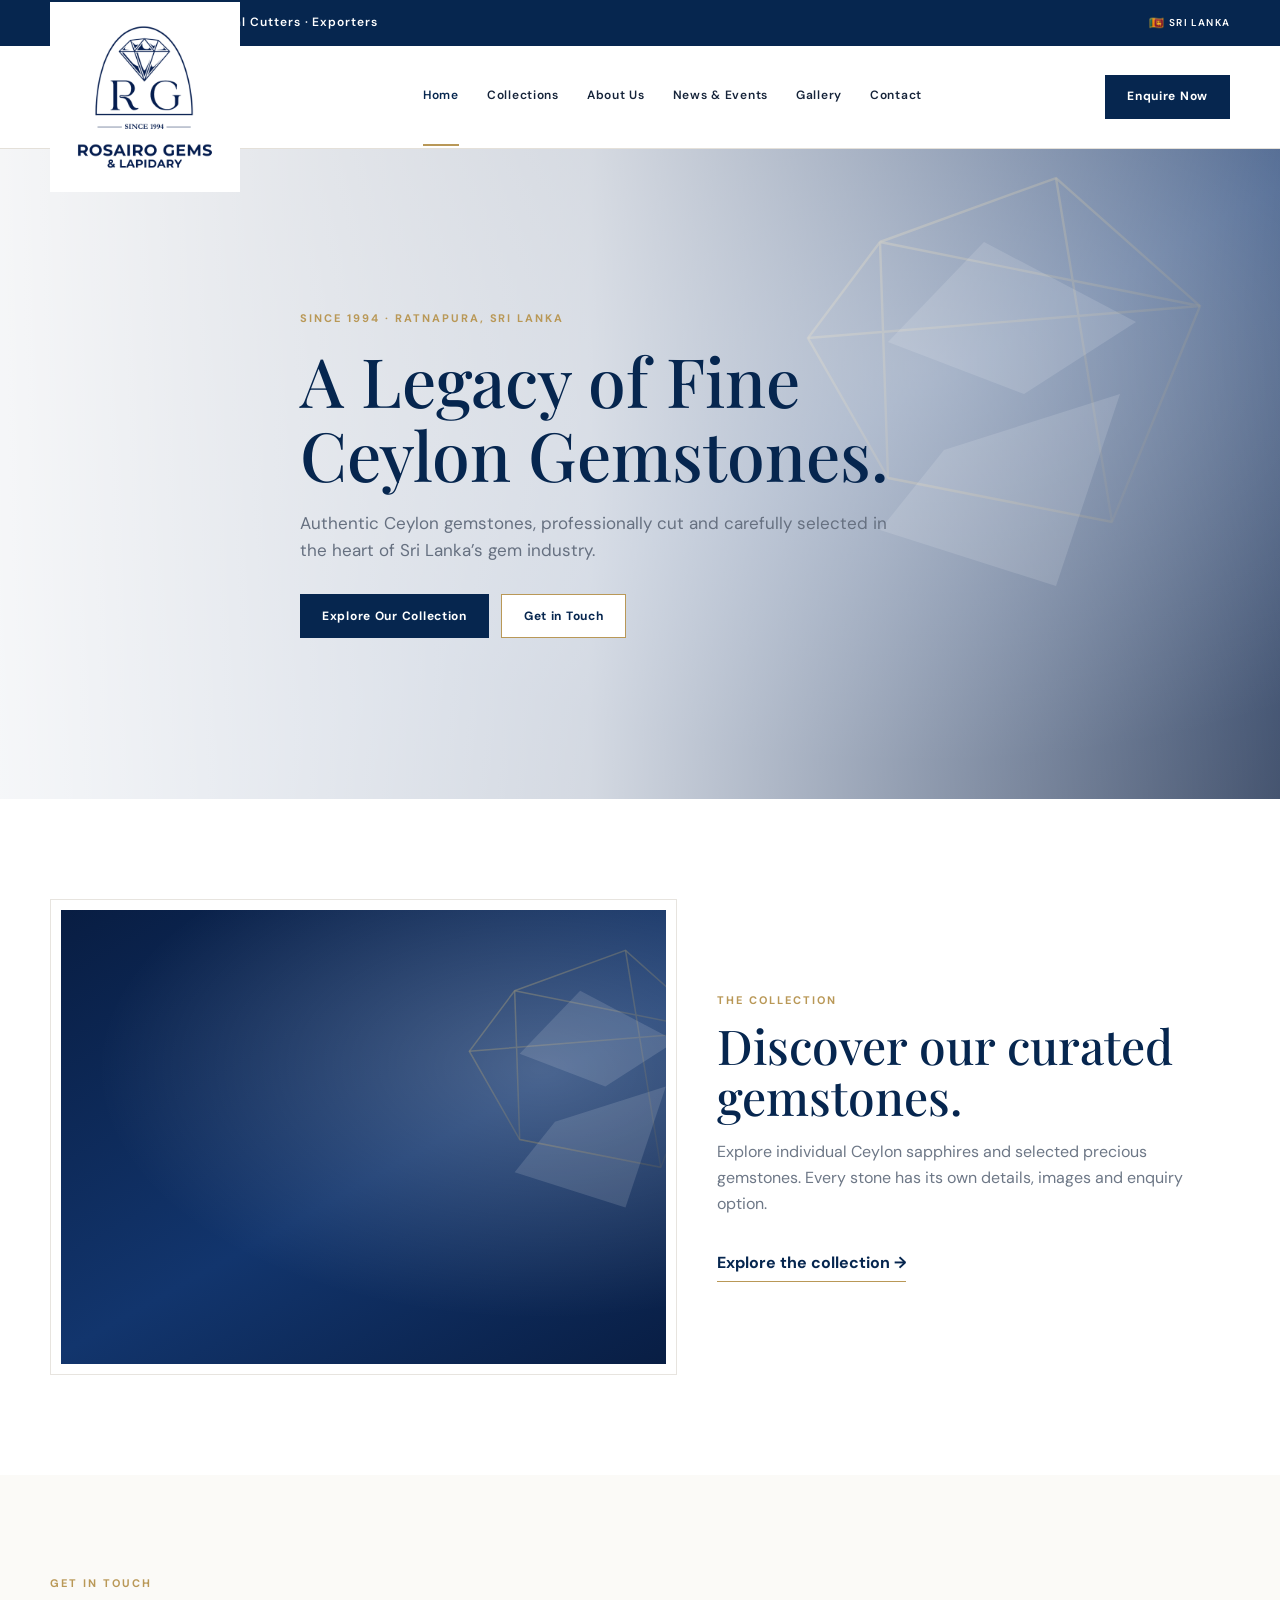
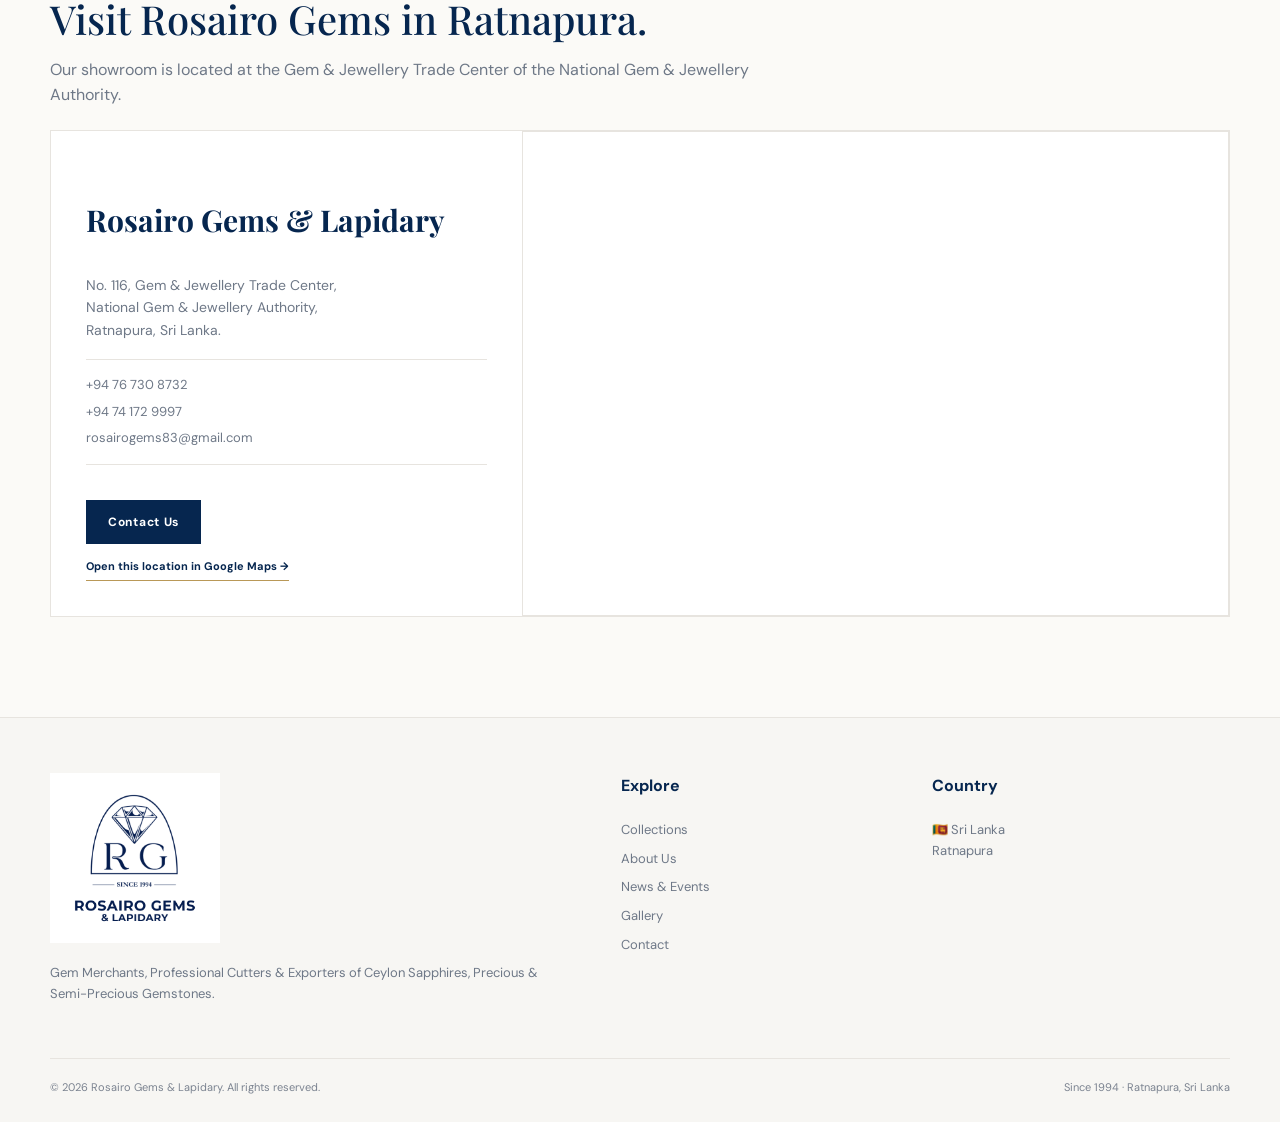
==== index.html @ b767949f "Add files via upload" ====
<!doctype html><html lang="en"><head><meta charset="utf-8"><meta name="viewport" content="width=device-width,initial-scale=1"><meta name="description" content="Rosairo Gems & Lapidary — Ceylon gemstones, professional cutting and export from Ratnapura, Sri Lanka."><title>Rosairo Gems & Lapidary | Since 1994</title><link rel="stylesheet" href="css/style.css"></head><body><div class="topbar"><div class="container topbar-inner"><span>Gem Merchants · Professional Cutters · Exporters</span><span class="country top-country"><span class="tiny-flag">🇱🇰</span><span>Sri Lanka</span></span></div></div><header class="header"><div class="container nav" id="nav"><a class="brand" href="index.html"><img src="assets/logo.png" alt="Rosairo Gems & Lapidary"></a><nav class="nav-links"><a class="active" href="index.html">Home</a><a href="pages/collections.html">Collections</a><a href="pages/about.html">About Us</a><a href="pages/news.html">News & Events</a><a href="pages/gallery.html">Gallery</a><a href="pages/contact.html">Contact</a></nav><a class="blue-btn" href="https://wa.me/94767308732" target="_blank">Enquire Now</a><button class="menu-toggle" id="menuToggle">☰</button></div></header><main><section class="hero"><div class="container hero-content"><div class="eyebrow">Since 1994 · Ratnapura, Sri Lanka</div><h1>A Legacy of Fine Ceylon Gemstones.</h1><p>Authentic Ceylon gemstones, professionally cut and carefully selected in the heart of Sri Lanka’s gem industry.</p><div class="hero-actions"><a class="blue-btn" href="pages/collections.html">Explore Our Collection</a><a class="outline-btn" href="pages/contact.html">Get in Touch</a></div></div></section><section class="section"><div class="container home-collection"><div class="collection-preview"><img src="assets/hero-gem.svg" alt="The Collection"></div><div class="collection-copy"><div class="section-kicker">The Collection</div><h2>Discover our curated gemstones.</h2><p>Explore individual Ceylon sapphires and selected precious gemstones. Every stone has its own details, images and enquiry option.</p><a class="collection-link" href="pages/collections.html">Explore the collection →</a></div></div></section><section class="section section-soft"><div class="container"><div class="section-heading map-title"><div class="section-kicker">Get in Touch</div><h2>Visit Rosairo Gems in Ratnapura.</h2><p>Our showroom is located at the Gem & Jewellery Trade Center of the National Gem & Jewellery Authority.</p></div><div class="map-wrap"><div class="map-info"><h3>Rosairo Gems & Lapidary</h3><p>No. 116, Gem & Jewellery Trade Center,<br>National Gem & Jewellery Authority,<br>Ratnapura, Sri Lanka.</p><div class="contact-mini"><a href="tel:+94767308732">+94 76 730 8732</a><a href="tel:+94741729997">+94 74 172 9997</a><a href="mailto:rosairogems83@gmail.com">rosairogems83@gmail.com</a></div><div class="mobile-country">🇱🇰 Sri Lanka</div><a class="blue-btn" href="pages/contact.html">Contact Us</a><a class="map-link" href="https://maps.app.goo.gl/wHTZ5ocNwusnkKqY7" target="_blank" rel="noopener">Open this location in Google Maps →</a></div><div class="map-box"><iframe title="Rosairo Gems location" src="https://www.google.com/maps?q=No.%20116%2C%20Gem%20%26%20Jewellery%20Trade%20Center%2C%20Ratnapura%2C%20Sri%20Lanka&output=embed" loading="lazy"></iframe></div></div></div></section></main><footer class="footer"><div class="container footer-grid"><div><img class="footer-logo" src="assets/logo.png" alt="Rosairo Gems & Lapidary"><p>Gem Merchants, Professional Cutters & Exporters of Ceylon Sapphires, Precious & Semi-Precious Gemstones.</p></div><div><h4>Explore</h4><div class="footer-links"><a href="pages/collections.html">Collections</a><a href="pages/about.html">About Us</a><a href="pages/news.html">News & Events</a><a href="pages/gallery.html">Gallery</a><a href="pages/contact.html">Contact</a></div></div><div><h4>Country</h4><p>🇱🇰 Sri Lanka<br>Ratnapura</p></div></div><div class="container copyright"><span>© <span id="year"></span> Rosairo Gems & Lapidary. All rights reserved.</span><span>Since 1994 · Ratnapura, Sri Lanka</span></div></footer><script src="js/app.js"></script></body></html>
---- css/style.css ----
@import url('https://fonts.googleapis.com/css2?family=DM+Sans:wght@400;500;600;700&family=Playfair+Display:wght@500;600&display=swap');
:root{--blue:#06264f;--blue2:#0c3b73;--gold:#b99857;--gold2:#d9c18b;--ink:#16243a;--muted:#6e7887;--line:#e7e4df;--cream:#fbfaf7;--white:#fff;--shadow:0 20px 60px rgba(6,38,79,.10)}
*{box-sizing:border-box}html{scroll-behavior:smooth}body{margin:0;color:var(--ink);background:var(--white);font-family:'DM Sans',sans-serif;line-height:1.6}a{text-decoration:none;color:inherit}button,input{font:inherit}.container{width:min(1180px,calc(100% - 48px));margin:auto}.topbar{background:var(--blue);color:#fff;font-size:12px;border-bottom:3px solid rgba(255,255,255,.92)}.topbar-inner{height:42px;display:flex;align-items:center;justify-content:space-between}.country{display:flex;align-items:center;gap:8px}.flag{font-size:14px}.header{position:sticky;top:0;z-index:50;background:rgba(255,255,255,.96);border-bottom:1px solid var(--line);backdrop-filter:blur(14px)}.nav{height:78px;display:flex;align-items:center;gap:28px;position:relative}.brand img{width:178px;height:auto;display:block}.nav-links{display:flex;align-items:center;justify-content:center;gap:28px;flex:1;font-size:12px;font-weight:600;letter-spacing:.06em}.nav-links a{padding:28px 0;border-bottom:2px solid transparent}.nav-links a:hover,.nav-links a.active{color:var(--blue);border-color:var(--gold)}.blue-btn,.gold-btn,.outline-btn{display:inline-flex;align-items:center;justify-content:center;min-height:44px;padding:0 22px;border-radius:0;font-weight:700;font-size:12px;letter-spacing:.06em}.blue-btn{background:var(--blue);color:#fff}.gold-btn{background:var(--blue);color:#fff;border:1px solid var(--blue)}.outline-btn{border:1px solid var(--gold);color:var(--blue);background:#fff}.outline-btn.full{width:100%}.menu-toggle{display:none;background:none;border:0;font-size:24px;color:var(--blue)}.hero{min-height:650px;display:flex;align-items:center;background:linear-gradient(90deg,rgba(255,255,255,.96) 0%,rgba(255,255,255,.82) 46%,rgba(255,255,255,.25) 100%),url('../assets/hero-gem.svg') center/cover no-repeat}.hero-content{max-width:680px;padding:90px 0}.eyebrow,.section-kicker{color:var(--gold);font-size:11px;font-weight:700;letter-spacing:.18em;text-transform:uppercase}.hero h1,h1,h2{font-family:'Playfair Display',serif;font-weight:500;color:var(--blue);line-height:1.08}.hero h1{font-size:68px;margin:16px 0 20px}.hero p{font-size:17px;color:#667080;max-width:610px}.hero-actions{display:flex;gap:12px;margin-top:30px}.section{padding:100px 0}.section-soft{background:var(--cream)}.section-heading{max-width:720px;margin-bottom:52px}.section-heading h2{font-size:46px;margin:12px 0 15px}.section-heading p{color:var(--muted)}.home-collection{display:grid;grid-template-columns:1.1fr .9fr;gap:40px;align-items:center}.collection-preview{border:1px solid var(--line);padding:10px;background:#fff}.collection-preview img{width:100%;display:block;aspect-ratio:4/3;object-fit:cover}.collection-copy h2{font-size:48px;margin:10px 0}.collection-copy p{color:var(--muted)}.collection-link{display:inline-flex;margin-top:18px;color:var(--blue);font-weight:700;border-bottom:1px solid var(--gold);padding-bottom:5px}.contact-grid{display:grid;grid-template-columns:.9fr 1.1fr;gap:50px}.contact-copy h2{font-size:46px;margin:10px 0}.contact-copy>p{color:var(--muted)}.contact-card{background:#fff;border:1px solid var(--line);padding:28px;box-shadow:var(--shadow)}.contact-row{display:flex;gap:16px;padding:18px 0;border-bottom:1px solid var(--line)}.contact-row:last-child{border-bottom:0}.contact-row strong,.contact-row span{display:block}.contact-row strong{font-size:11px;letter-spacing:.14em;text-transform:uppercase;color:var(--blue)}.contact-row span{margin-top:5px;color:var(--muted);font-size:14px}.map-box{height:100%;min-height:330px;background:#fff;border:1px solid var(--line);overflow:hidden}.map-box iframe{width:100%;height:100%;min-height:330px;border:0}.home-contact{display:grid;grid-template-columns:.9fr 1.1fr;gap:30px}.footer{background:#f7f6f3;border-top:1px solid var(--line);padding:55px 0 25px}.footer-grid{display:grid;grid-template-columns:1.4fr .7fr .8fr;gap:50px}.footer-logo{width:170px}.footer p{color:var(--muted);font-size:13px}.footer h4{margin-top:0;color:var(--blue)}.footer-links{display:grid;gap:8px;color:var(--muted);font-size:13px}.copyright{border-top:1px solid var(--line);margin-top:40px;padding-top:20px;display:flex;justify-content:space-between;color:#7b8390;font-size:11px}.category-layout{display:grid;grid-template-columns:220px 1fr;gap:45px}.side-panel{border-right:1px solid var(--line);padding-right:25px}.side-title{font-size:10px;font-weight:700;letter-spacing:.16em;text-transform:uppercase;color:var(--blue);margin-bottom:15px}.side-cat,.side-sub{display:block;width:100%;text-align:left;background:none;border:0;padding:7px 0;color:#657084;font-size:12px;cursor:pointer}.side-cat.active,.side-cat:hover,.side-sub:hover,.side-sub.active{color:var(--gold);font-weight:700}.refine{margin-top:30px}.category-head{display:flex;justify-content:space-between;gap:30px;align-items:end;margin-bottom:32px}.category-head h1{font-size:48px;margin:8px 0}.category-head p{color:var(--muted);max-width:650px}.search-box{height:45px;border:1px solid var(--line);padding:0 14px;width:260px;outline:none}.stone-grid{display:grid;grid-template-columns:repeat(3,minmax(0,1fr));gap:18px}.stone-card{background:#fff;border:1px solid var(--line);transition:.25s}.stone-card:hover{box-shadow:var(--shadow);transform:translateY(-2px)}.stone-image{display:block;position:relative;background:#f1f4f6;padding:9px}.stone-image img{width:100%;aspect-ratio:1/1;object-fit:cover;display:block}.stone-image span{position:absolute;right:15px;top:15px;background:#fff;padding:4px 7px;font-size:9px;color:var(--blue)}.stone-info{padding:15px}.stone-meta{font-size:9px;text-transform:uppercase;letter-spacing:.09em;color:#89919d}.stone-info h3{font-family:'Playfair Display',serif;color:var(--blue);font-size:17px;line-height:1.15;margin:8px 0}.stone-info p{font-size:11px;color:var(--muted);margin:0 0 10px}.more-link{display:flex;justify-content:space-between;color:var(--blue);font-size:11px;font-weight:700}.empty-state{grid-column:1/-1;border:1px dashed #d6d2ca;padding:45px;text-align:center;color:var(--muted)}.detail-page{padding:35px 0 100px}.crumb{font-size:10px;color:#77808d;letter-spacing:.08em;margin-bottom:22px}.crumb span{padding:0 7px;color:var(--gold)}.stone-detail{display:grid;grid-template-columns:1.05fr .8fr;gap:55px}.detail-main-image{background:#f1f4f6;border:1px solid var(--line);padding:12px}.detail-main-image img{width:100%;aspect-ratio:1/1;object-fit:cover;display:block}.thumb-row{display:grid;grid-template-columns:repeat(4,1fr);gap:10px;margin-top:10px}.thumb-row div{background:#f3f5f6;border:1px solid var(--line);padding:4px}.thumb-row img{width:100%;display:block;aspect-ratio:1;object-fit:cover}.detail-copy{padding-top:15px}.detail-copy h1{font-size:54px;margin:10px 0 20px}.detail-description{color:var(--muted);font-size:14px}.detail-copy h4{font-size:11px;letter-spacing:.16em;text-transform:uppercase;color:var(--blue);margin-top:35px}.spec-list{margin:0}.spec-list div{display:flex;justify-content:space-between;gap:20px;border-bottom:1px solid var(--line);padding:10px 0;font-size:11px}.spec-list dt{font-weight:700;color:var(--blue)}.spec-list dd{margin:0;color:#707989;text-align:right}.detail-actions{display:grid;gap:9px;margin-top:25px}.private-note{text-align:center;font-size:9px;letter-spacing:.1em;color:#9a9b9d;text-transform:uppercase}.map-section{padding-top:0}.map-title{margin-bottom:22px}.map-title h2{font-size:40px;margin:5px 0}.map-title p{color:var(--muted)}.map-wrap{display:grid;grid-template-columns:.8fr 1.2fr;min-height:360px;border:1px solid var(--line);background:#fff}.map-info{padding:35px}.map-info h3{font-family:'Playfair Display',serif;color:var(--blue);font-size:30px}.map-info p{color:var(--muted);font-size:14px}.map-info .blue-btn{margin-top:15px}.mobile-country{display:none}
@media(max-width:900px){.nav-links{gap:14px}.nav-cta{display:none}.hero h1{font-size:54px}.stone-grid{grid-template-columns:repeat(2,1fr)}.category-layout,.stone-detail,.home-contact,.contact-grid,.map-wrap,.home-collection{grid-template-columns:1fr}.side-panel{border-right:0;border-bottom:1px solid var(--line);padding:0 0 20px}.side-cat{display:inline-block;width:auto;margin-right:15px}.side-sub{display:inline-block;width:auto;margin-right:12px}.category-head{align-items:start;flex-direction:column}.footer-grid{grid-template-columns:1fr 1fr}}
@media(max-width:680px){.container{width:min(100% - 28px,1180px)}.topbar{display:none}.nav{height:70px}.brand img{width:145px}.nav-links{display:none;position:absolute;left:0;right:0;top:70px;background:#fff;border:1px solid var(--line);padding:12px;flex-direction:column;align-items:stretch;gap:0;box-shadow:var(--shadow)}.nav-links a{padding:12px;border:0}.nav.mobile-open .nav-links{display:flex}.menu-toggle{display:block;margin-left:auto}.hero{min-height:590px}.hero-content{padding:60px 0}.hero h1{font-size:43px}.hero p{font-size:15px}.hero-actions{flex-direction:column;align-items:stretch}.section{padding:70px 0}.section-heading h2,.collection-copy h2,.contact-copy h2{font-size:36px}.stone-grid{grid-template-columns:1fr}.category-head h1{font-size:40px}.search-box{width:100%}.detail-copy h1{font-size:40px}.footer-grid{grid-template-columns:1fr}.copyright{flex-direction:column;gap:8px}.map-info{padding:25px}.mobile-country{display:flex;align-items:center;gap:6px;color:#6f7784;font-size:11px}.top-country{display:none}}

.top-country{font-size:10px;letter-spacing:.12em;text-transform:uppercase;gap:4px}.tiny-flag{font-size:12px;line-height:1}.contact-mini{display:grid;gap:6px;margin:18px 0 20px;padding:15px 0;border-top:1px solid var(--line);border-bottom:1px solid var(--line)}.contact-mini a{color:var(--muted);font-size:13px}.contact-mini a:hover{color:var(--blue)}
@media(max-width:760px){.topbar-inner{height:38px}.topbar-inner>span:first-child{font-size:10px}.top-country{font-size:9px}.tiny-flag{font-size:11px}}

/* Step 2 refinements: stronger white navigation band and location link */
.topbar{border-bottom:0;min-height:46px}.topbar-inner{height:46px;font-weight:600;letter-spacing:.035em}.topbar-inner>span:first-child{letter-spacing:.08em}.header{background:rgba(255,255,255,.985);border-bottom:1px solid #e4e0d9}.nav{height:102px;gap:30px}.brand{display:flex;align-items:center;flex-shrink:0}.brand img{width:190px}.nav-links a{padding:38px 0}.map-link{display:inline-flex;margin-top:14px;color:var(--blue);font-size:11px;font-weight:700;border-bottom:1px solid var(--gold);padding-bottom:4px}.map-info .map-link{display:flex;width:max-content}.top-country{display:flex!important}.mobile-country{display:none!important}
@media(max-width:900px){.nav{height:94px}.brand img{width:178px}.nav-links a{padding:18px 0}.nav-links{gap:18px}.topbar-inner{height:44px}.topbar{min-height:44px}}
@media(max-width:680px){.topbar{display:block}.topbar-inner{height:38px;min-height:38px}.topbar-inner>span:first-child{font-size:9px;letter-spacing:.05em}.top-country{display:flex!important;font-size:8px}.tiny-flag{font-size:10px}.nav{height:78px}.brand img{width:155px}.nav-links{top:78px}.nav-links a{padding:12px}.map-link{font-size:10px}}
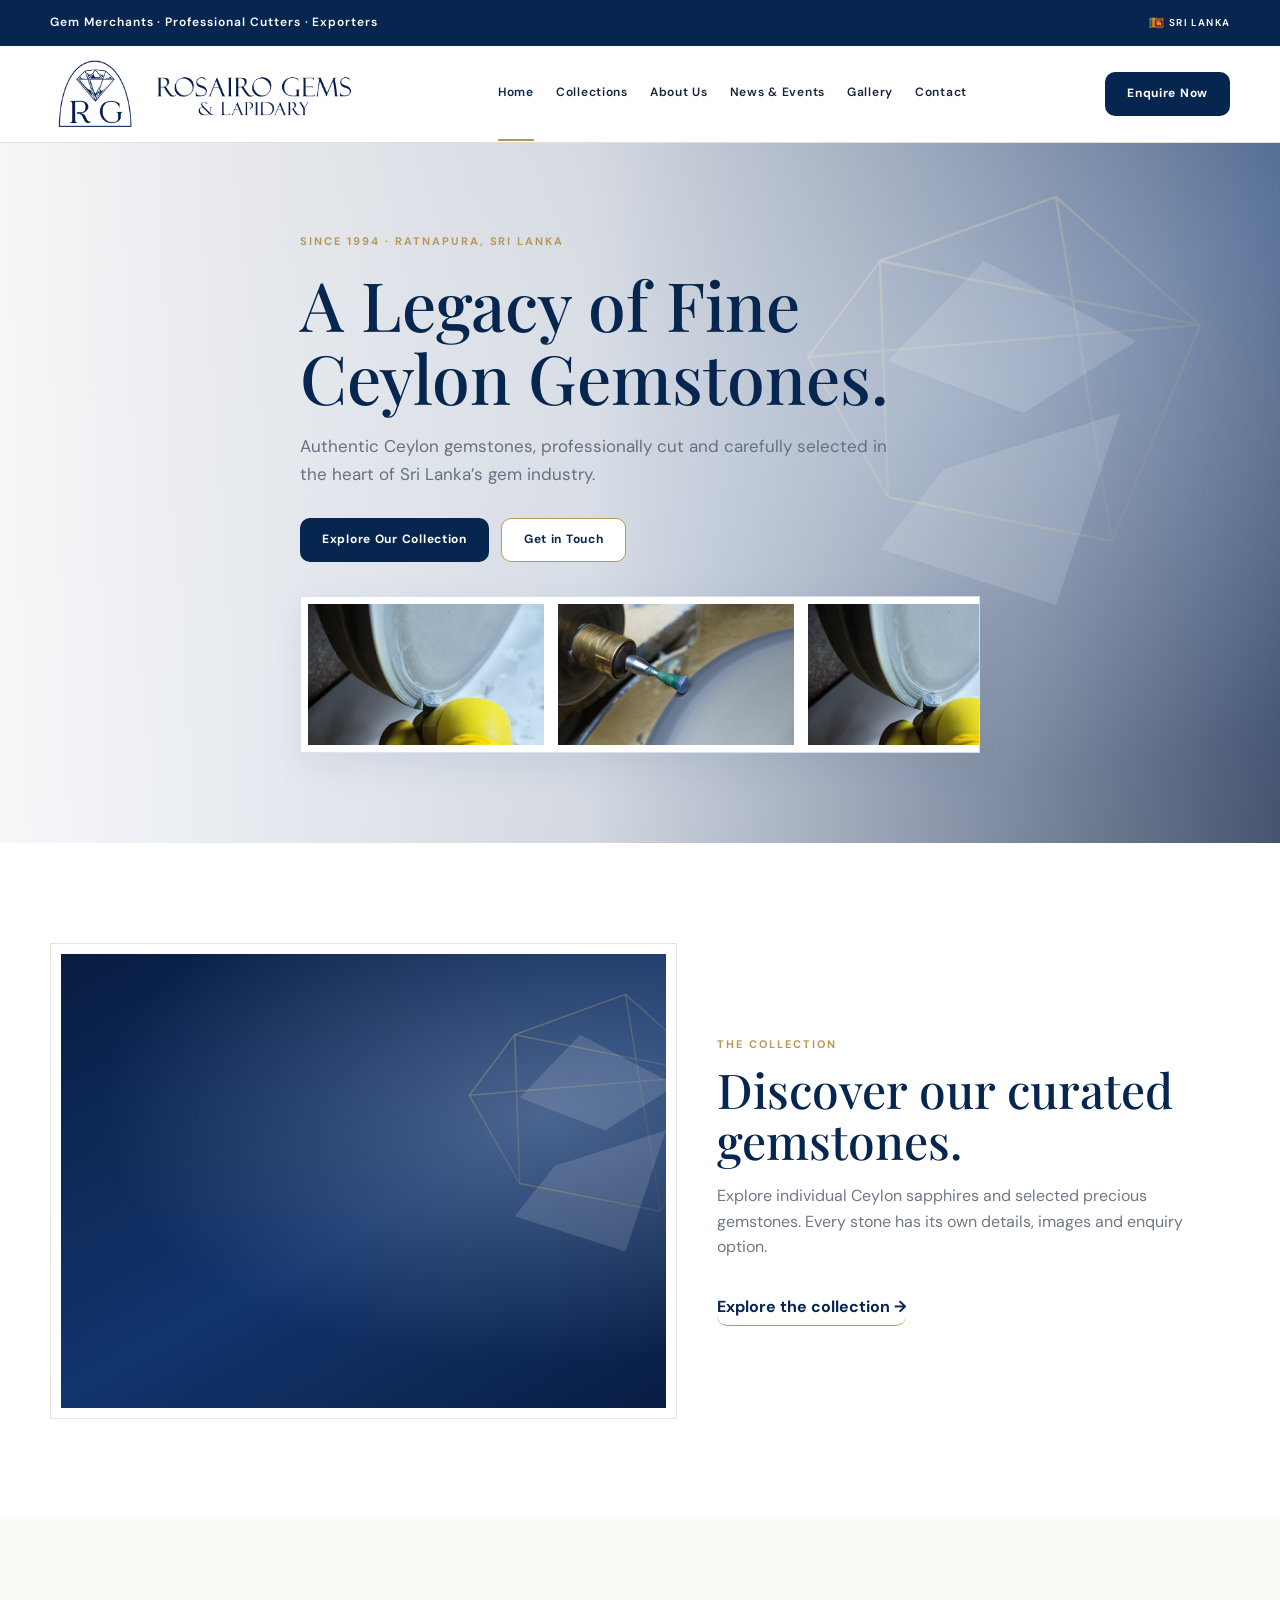
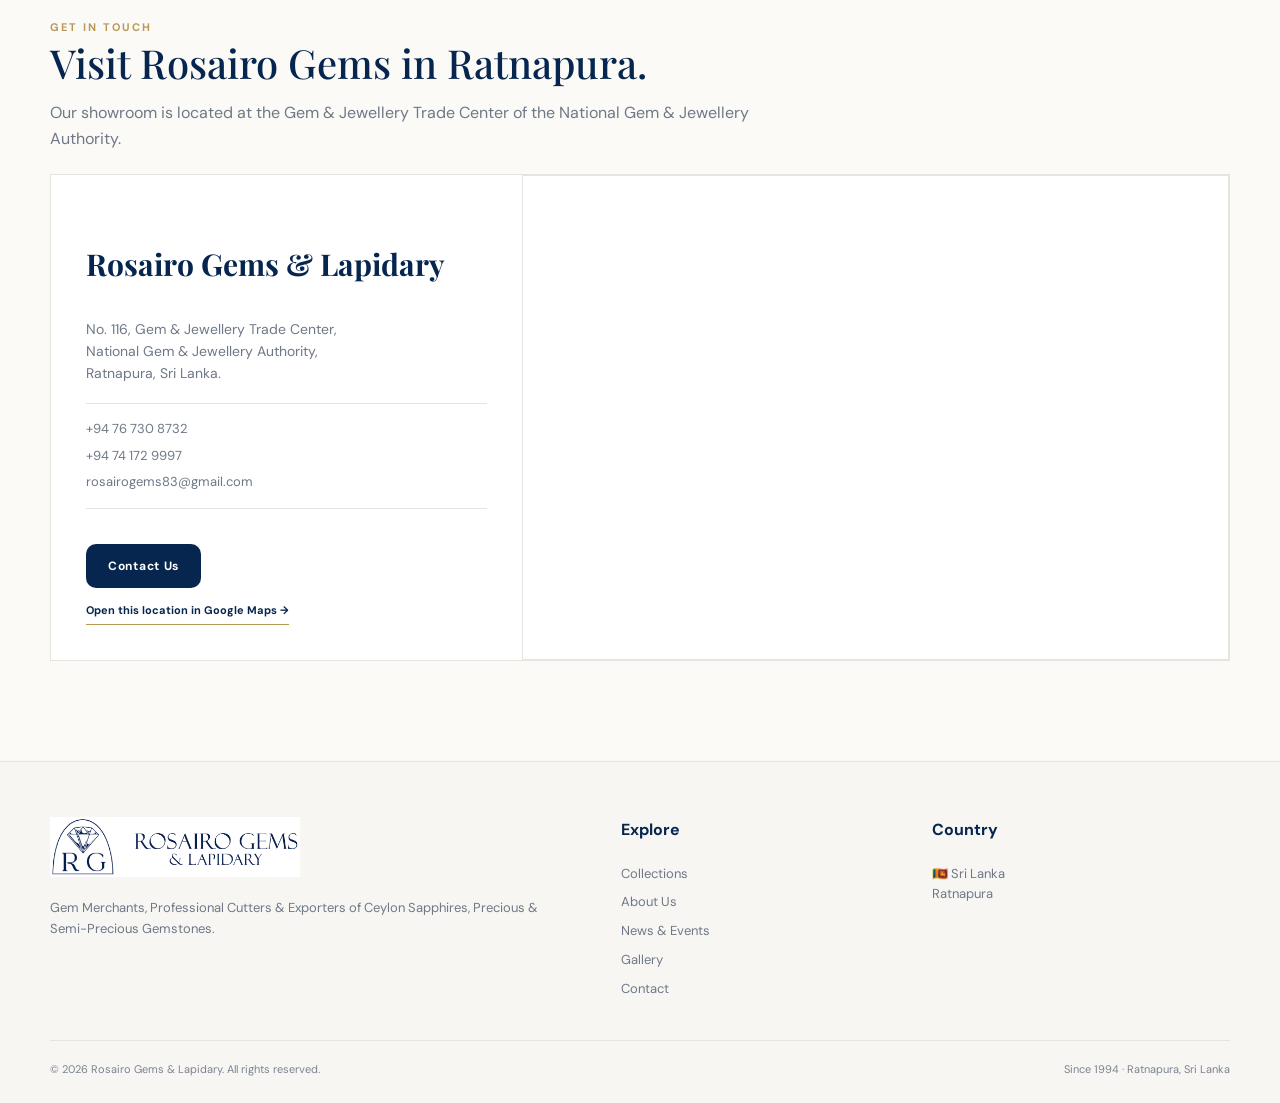
==== commit 21aa82e2: "Add files via upload" ====
--- a/index.html
+++ b/index.html
@@ -1 +1 @@
-<!doctype html><html lang="en"><head><meta charset="utf-8"><meta name="viewport" content="width=device-width,initial-scale=1"><meta name="description" content="Rosairo Gems & Lapidary — Ceylon gemstones, professional cutting and export from Ratnapura, Sri Lanka."><title>Rosairo Gems & Lapidary | Since 1994</title><link rel="stylesheet" href="css/style.css"></head><body><div class="topbar"><div class="container topbar-inner"><span>Gem Merchants · Professional Cutters · Exporters</span><span class="country top-country"><span class="tiny-flag">🇱🇰</span><span>Sri Lanka</span></span></div></div><header class="header"><div class="container nav" id="nav"><a class="brand" href="index.html"><img src="assets/logo.png" alt="Rosairo Gems & Lapidary"></a><nav class="nav-links"><a class="active" href="index.html">Home</a><a href="pages/collections.html">Collections</a><a href="pages/about.html">About Us</a><a href="pages/news.html">News & Events</a><a href="pages/gallery.html">Gallery</a><a href="pages/contact.html">Contact</a></nav><a class="blue-btn" href="https://wa.me/94767308732" target="_blank">Enquire Now</a><button class="menu-toggle" id="menuToggle">☰</button></div></header><main><section class="hero"><div class="container hero-content"><div class="eyebrow">Since 1994 · Ratnapura, Sri Lanka</div><h1>A Legacy of Fine Ceylon Gemstones.</h1><p>Authentic Ceylon gemstones, professionally cut and carefully selected in the heart of Sri Lanka’s gem industry.</p><div class="hero-actions"><a class="blue-btn" href="pages/collections.html">Explore Our Collection</a><a class="outline-btn" href="pages/contact.html">Get in Touch</a></div></div></section><section class="section"><div class="container home-collection"><div class="collection-preview"><img src="assets/hero-gem.svg" alt="The Collection"></div><div class="collection-copy"><div class="section-kicker">The Collection</div><h2>Discover our curated gemstones.</h2><p>Explore individual Ceylon sapphires and selected precious gemstones. Every stone has its own details, images and enquiry option.</p><a class="collection-link" href="pages/collections.html">Explore the collection →</a></div></div></section><section class="section section-soft"><div class="container"><div class="section-heading map-title"><div class="section-kicker">Get in Touch</div><h2>Visit Rosairo Gems in Ratnapura.</h2><p>Our showroom is located at the Gem & Jewellery Trade Center of the National Gem & Jewellery Authority.</p></div><div class="map-wrap"><div class="map-info"><h3>Rosairo Gems & Lapidary</h3><p>No. 116, Gem & Jewellery Trade Center,<br>National Gem & Jewellery Authority,<br>Ratnapura, Sri Lanka.</p><div class="contact-mini"><a href="tel:+94767308732">+94 76 730 8732</a><a href="tel:+94741729997">+94 74 172 9997</a><a href="mailto:rosairogems83@gmail.com">rosairogems83@gmail.com</a></div><div class="mobile-country">🇱🇰 Sri Lanka</div><a class="blue-btn" href="pages/contact.html">Contact Us</a><a class="map-link" href="https://maps.app.goo.gl/wHTZ5ocNwusnkKqY7" target="_blank" rel="noopener">Open this location in Google Maps →</a></div><div class="map-box"><iframe title="Rosairo Gems location" src="https://www.google.com/maps?q=No.%20116%2C%20Gem%20%26%20Jewellery%20Trade%20Center%2C%20Ratnapura%2C%20Sri%20Lanka&output=embed" loading="lazy"></iframe></div></div></div></section></main><footer class="footer"><div class="container footer-grid"><div><img class="footer-logo" src="assets/logo.png" alt="Rosairo Gems & Lapidary"><p>Gem Merchants, Professional Cutters & Exporters of Ceylon Sapphires, Precious & Semi-Precious Gemstones.</p></div><div><h4>Explore</h4><div class="footer-links"><a href="pages/collections.html">Collections</a><a href="pages/about.html">About Us</a><a href="pages/news.html">News & Events</a><a href="pages/gallery.html">Gallery</a><a href="pages/contact.html">Contact</a></div></div><div><h4>Country</h4><p>🇱🇰 Sri Lanka<br>Ratnapura</p></div></div><div class="container copyright"><span>© <span id="year"></span> Rosairo Gems & Lapidary. All rights reserved.</span><span>Since 1994 · Ratnapura, Sri Lanka</span></div></footer><script src="js/app.js"></script></body></html>
+<!doctype html><html lang="en"><head><meta charset="utf-8"><meta name="viewport" content="width=device-width,initial-scale=1"><meta name="description" content="Rosairo Gems & Lapidary — Ceylon gemstones, professional cutting and export from Ratnapura, Sri Lanka."><title>Rosairo Gems & Lapidary | Since 1994</title><link rel="stylesheet" href="css/style.css"></head><body><div class="topbar"><div class="container topbar-inner"><span>Gem Merchants · Professional Cutters · Exporters</span><span class="country top-country"><span class="tiny-flag">🇱🇰</span><span>Sri Lanka</span></span></div></div><header class="header"><div class="container nav" id="nav"><a class="brand" href="index.html"><img src="assets/logo.png" alt="Rosairo Gems & Lapidary"></a><nav class="nav-links"><a class="active" href="index.html">Home</a><a href="pages/collections.html">Collections</a><a href="pages/about.html">About Us</a><a href="pages/news.html">News & Events</a><a href="pages/gallery.html">Gallery</a><a href="pages/contact.html">Contact</a></nav><a class="blue-btn" href="https://wa.me/94767308732" target="_blank">Enquire Now</a><button class="menu-toggle" id="menuToggle">☰</button></div></header><main><section class="hero"><div class="container hero-content"><div class="eyebrow">Since 1994 · Ratnapura, Sri Lanka</div><h1>A Legacy of Fine Ceylon Gemstones.</h1><p>Authentic Ceylon gemstones, professionally cut and carefully selected in the heart of Sri Lanka’s gem industry.</p><div class="hero-actions"><a class="blue-btn" href="pages/collections.html">Explore Our Collection</a><a class="outline-btn" href="pages/contact.html">Get in Touch</a></div><div class="home-image-scroll" aria-label="Rosairo Gems & Lapidary craftsmanship"><div class="home-image-track"><div class="home-scroll-item"><img src="assets/home-lapidary-1.jpg" alt="Gemstone cutting and polishing at Rosairo Gems & Lapidary"></div><div class="home-scroll-item"><img src="assets/home-lapidary-2.jpg" alt="Professional lapidary work at Rosairo Gems & Lapidary"></div><div class="home-scroll-item"><img src="assets/home-lapidary-1.jpg" alt="Gemstone cutting and polishing at Rosairo Gems & Lapidary"></div><div class="home-scroll-item"><img src="assets/home-lapidary-2.jpg" alt="Professional lapidary work at Rosairo Gems & Lapidary"></div></div></div></div></section><section class="section"><div class="container home-collection"><div class="collection-preview"><img src="assets/hero-gem.svg" alt="The Collection"></div><div class="collection-copy"><div class="section-kicker">The Collection</div><h2>Discover our curated gemstones.</h2><p>Explore individual Ceylon sapphires and selected precious gemstones. Every stone has its own details, images and enquiry option.</p><a class="collection-link" href="pages/collections.html">Explore the collection →</a></div></div></section><section class="section section-soft"><div class="container"><div class="section-heading map-title"><div class="section-kicker">Get in Touch</div><h2>Visit Rosairo Gems in Ratnapura.</h2><p>Our showroom is located at the Gem & Jewellery Trade Center of the National Gem & Jewellery Authority.</p></div><div class="map-wrap"><div class="map-info"><h3>Rosairo Gems & Lapidary</h3><p>No. 116, Gem & Jewellery Trade Center,<br>National Gem & Jewellery Authority,<br>Ratnapura, Sri Lanka.</p><div class="contact-mini"><a href="tel:+94767308732">+94 76 730 8732</a><a href="tel:+94741729997">+94 74 172 9997</a><a href="mailto:rosairogems83@gmail.com">rosairogems83@gmail.com</a></div><div class="mobile-country">🇱🇰 Sri Lanka</div><a class="blue-btn" href="pages/contact.html">Contact Us</a><a class="map-link" href="https://maps.app.goo.gl/wHTZ5ocNwusnkKqY7" target="_blank" rel="noopener">Open this location in Google Maps →</a></div><div class="map-box"><iframe title="Rosairo Gems location" src="https://www.google.com/maps?q=No.%20116%2C%20Gem%20%26%20Jewellery%20Trade%20Center%2C%20Ratnapura%2C%20Sri%20Lanka&output=embed" loading="lazy"></iframe></div></div></div></section></main><footer class="footer"><div class="container footer-grid"><div><img class="footer-logo" src="assets/logo.png" alt="Rosairo Gems & Lapidary"><p>Gem Merchants, Professional Cutters & Exporters of Ceylon Sapphires, Precious & Semi-Precious Gemstones.</p></div><div><h4>Explore</h4><div class="footer-links"><a href="pages/collections.html">Collections</a><a href="pages/about.html">About Us</a><a href="pages/news.html">News & Events</a><a href="pages/gallery.html">Gallery</a><a href="pages/contact.html">Contact</a></div></div><div><h4>Country</h4><p>🇱🇰 Sri Lanka<br>Ratnapura</p></div></div><div class="container copyright"><span>© <span id="year"></span> Rosairo Gems & Lapidary. All rights reserved.</span><span>Since 1994 · Ratnapura, Sri Lanka</span></div></footer><script src="js/app.js"></script></body></html>
--- a/css/style.css
+++ b/css/style.css
@@ -8,6 +8,124 @@
 @media(max-width:760px){.topbar-inner{height:38px}.topbar-inner>span:first-child{font-size:10px}.top-country{font-size:9px}.tiny-flag{font-size:11px}}
 
 /* Step 2 refinements: stronger white navigation band and location link */
-.topbar{border-bottom:0;min-height:46px}.topbar-inner{height:46px;font-weight:600;letter-spacing:.035em}.topbar-inner>span:first-child{letter-spacing:.08em}.header{background:rgba(255,255,255,.985);border-bottom:1px solid #e4e0d9}.nav{height:102px;gap:30px}.brand{display:flex;align-items:center;flex-shrink:0}.brand img{width:190px}.nav-links a{padding:38px 0}.map-link{display:inline-flex;margin-top:14px;color:var(--blue);font-size:11px;font-weight:700;border-bottom:1px solid var(--gold);padding-bottom:4px}.map-info .map-link{display:flex;width:max-content}.top-country{display:flex!important}.mobile-country{display:none!important}
-@media(max-width:900px){.nav{height:94px}.brand img{width:178px}.nav-links a{padding:18px 0}.nav-links{gap:18px}.topbar-inner{height:44px}.topbar{min-height:44px}}
-@media(max-width:680px){.topbar{display:block}.topbar-inner{height:38px;min-height:38px}.topbar-inner>span:first-child{font-size:9px;letter-spacing:.05em}.top-country{display:flex!important;font-size:8px}.tiny-flag{font-size:10px}.nav{height:78px}.brand img{width:155px}.nav-links{top:78px}.nav-links a{padding:12px}.map-link{font-size:10px}}
+.topbar{border-bottom:0;min-height:46px}.topbar-inner{height:46px;font-weight:600;letter-spacing:.035em}.topbar-inner>span:first-child{letter-spacing:.08em}.header{background:rgba(255,255,255,.985);border-bottom:1px solid #e4e0d9}.nav{height:102px;gap:30px}.brand{display:flex;align-items:center;flex-shrink:0}.brand img{width:94px;height:94px;object-fit:contain}.nav-links a{padding:38px 0}.map-link{display:inline-flex;margin-top:14px;color:var(--blue);font-size:11px;font-weight:700;border-bottom:1px solid var(--gold);padding-bottom:4px}.map-info .map-link{display:flex;width:max-content}.top-country{display:flex!important}.mobile-country{display:none!important}
+@media(max-width:900px){.nav{height:94px}.brand img{width:86px;height:86px;object-fit:contain}.nav-links a{padding:18px 0}.nav-links{gap:18px}.topbar-inner{height:44px}.topbar{min-height:44px}}
+@media(max-width:680px){.topbar{display:block}.topbar-inner{height:38px;min-height:38px}.topbar-inner>span:first-child{font-size:9px;letter-spacing:.05em}.top-country{display:flex!important;font-size:8px}.tiny-flag{font-size:10px}.nav{height:78px}.brand img{width:72px;height:72px;object-fit:contain}.nav-links{top:78px}.nav-links a{padding:12px}.map-link{font-size:10px}}
+
+/* Final visual refinements */
+.site-header .logo img, .logo img { max-height: 94px !important; width: auto !important; }
+.site-header, .main-header, .navbar, nav { min-height: 92px; }
+.site-header .nav-inner, .main-header .nav-inner, .navbar .container { min-height: 92px; }
+.btn, .button, button, .cta, a.btn, .enquire-btn {
+  border-radius: 14px !important;
+}
+
+/* Rosairo final header and button refinement */
+.header .nav{
+  height:104px !important;
+  min-height:104px !important;
+}
+.brand img{
+  width:138px !important;
+  max-height:58px !important;
+  object-fit:contain;
+}
+.nav-links a{
+  padding:40px 0 !important;
+}
+.blue-btn,.gold-btn,.outline-btn,.collection-link,.enquire-btn{
+  border-radius:10px !important;
+}
+
+.sold-card .stone-image span{background:#7d6229!important;color:#fff!important}.sold-label{display:inline-block;margin:4px 0 10px;padding:6px 10px;border-radius:7px;background:#7d6229;color:#fff;font-size:10px;letter-spacing:.12em;font-weight:700}.sold-card img{opacity:.82}
+.about-intro{max-width:850px}.about-intro h1{font-size:58px;margin:12px 0 18px}.about-intro p{font-size:16px;max-width:720px}.about-story{display:grid;grid-template-columns:1fr 1fr;gap:60px;align-items:center;margin-top:55px}.about-story-image{background:#fff;border:1px solid var(--line);padding:14px}.about-story-image img{width:100%;display:block;aspect-ratio:4/3;object-fit:cover}.about-story-copy h2,.about-values h2,.about-cta h2{font-size:44px;margin:10px 0 18px}.about-story-copy p{color:var(--muted)}.about-services .stone-info{padding:28px}.about-services .stone-info h3{font-size:25px;margin-top:12px}.about-services .stone-info p{font-size:13px;line-height:1.75}.about-values{display:grid;grid-template-columns:.9fr 1.1fr;gap:70px;align-items:start}.value-list>div{border-bottom:1px solid var(--line);padding:0 0 18px;margin-bottom:18px}.value-list strong{color:var(--blue);font-family:'Playfair Display',serif;font-size:24px;font-weight:500}.value-list p{color:var(--muted);font-size:13px;margin:5px 0 0}.about-cta{display:flex;justify-content:space-between;align-items:center;gap:40px;border:1px solid var(--line);padding:45px;background:#fff}.about-cta p{max-width:650px;color:var(--muted)}.about-cta .hero-actions{margin-top:10px;flex-shrink:0}@media(max-width:900px){.about-story,.about-values{grid-template-columns:1fr}.about-cta{display:block}.about-intro h1{font-size:48px}}@media(max-width:680px){.about-intro h1{font-size:38px}.about-story-copy h2,.about-values h2,.about-cta h2{font-size:34px}.about-cta{padding:28px}.about-cta .hero-actions{flex-direction:column}}
+
+/* About page content list */
+.about-list{margin:1.25rem 0 1.5rem;padding-left:1.25rem;display:grid;gap:.55rem;color:var(--muted,#5d6572)}
+.about-list li{padding-left:.2rem}
+.about-list strong{color:inherit}
+
+/* Wide Rosairo Gems & Lapidary header logo */
+.header .nav{
+  height:96px !important;
+  min-height:96px !important;
+  gap:24px;
+}
+.header .brand{
+  display:flex;
+  align-items:center;
+  flex:0 0 auto;
+}
+.header .brand img{
+  width:310px !important;
+  max-width:310px !important;
+  max-height:72px !important;
+  height:auto !important;
+  object-fit:contain;
+  display:block;
+}
+.header .nav-links{
+  gap:22px;
+}
+.header .nav-links a{
+  padding:36px 0 !important;
+}
+.footer-logo{
+  width:250px !important;
+  max-width:100%;
+  height:auto;
+}
+@media(max-width:1100px){
+  .header .brand img{width:265px !important;max-width:265px !important;}
+  .header .nav-links{gap:15px;font-size:11px;}
+  .header .nav{gap:16px;}
+}
+@media(max-width:680px){
+  .header .nav{height:76px !important;min-height:76px !important;}
+  .header .brand img{width:235px !important;max-width:235px !important;max-height:58px !important;}
+  .header .nav-links{top:76px;}
+  .header .nav-links a{padding:12px !important;}
+  .footer-logo{width:220px !important;}
+}
+
+/* Home page: slow right-to-left lapidary image showcase */
+.home-image-scroll{
+  width:min(760px,100%);
+  margin-top:34px;
+  overflow:hidden;
+  border:1px solid rgba(20,45,90,.12);
+  background:rgba(255,255,255,.88);
+  box-shadow:0 12px 35px rgba(20,45,90,.08);
+}
+.home-image-track{
+  display:flex;
+  width:max-content;
+  animation:rosairoHomeScroll 36s linear infinite;
+  will-change:transform;
+}
+.home-scroll-item{
+  width:250px;
+  height:155px;
+  flex:0 0 250px;
+  padding:7px;
+  background:#fff;
+}
+.home-scroll-item img{
+  width:100%;
+  height:100%;
+  display:block;
+  object-fit:cover;
+}
+@keyframes rosairoHomeScroll{
+  from{transform:translateX(0)}
+  to{transform:translateX(-50%)}
+}
+.home-image-scroll:hover .home-image-track{animation-play-state:paused}
+@media(prefers-reduced-motion:reduce){
+  .home-image-track{animation:none}
+}
+@media(max-width:680px){
+  .home-image-scroll{width:100%;margin-top:26px}
+  .home-scroll-item{width:210px;height:132px;flex-basis:210px}
+  .home-image-track{animation-duration:32s}
+}
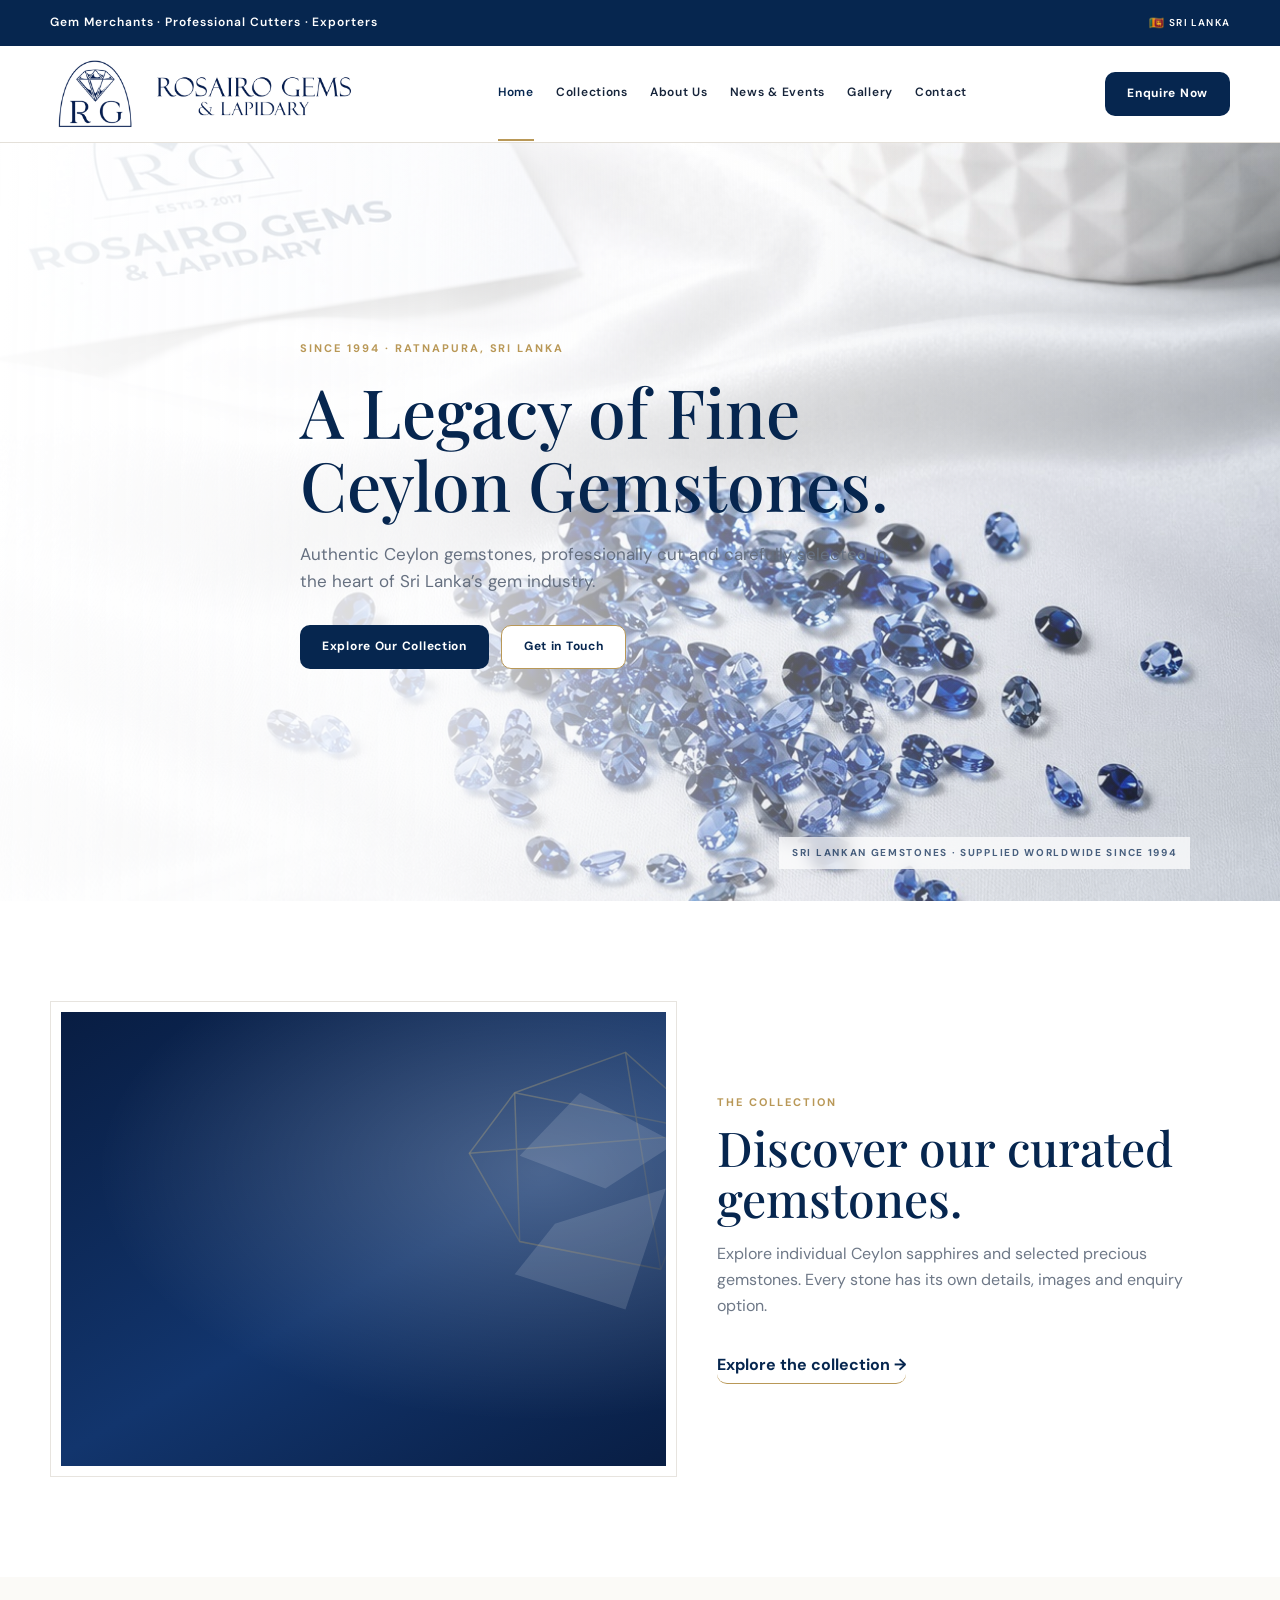
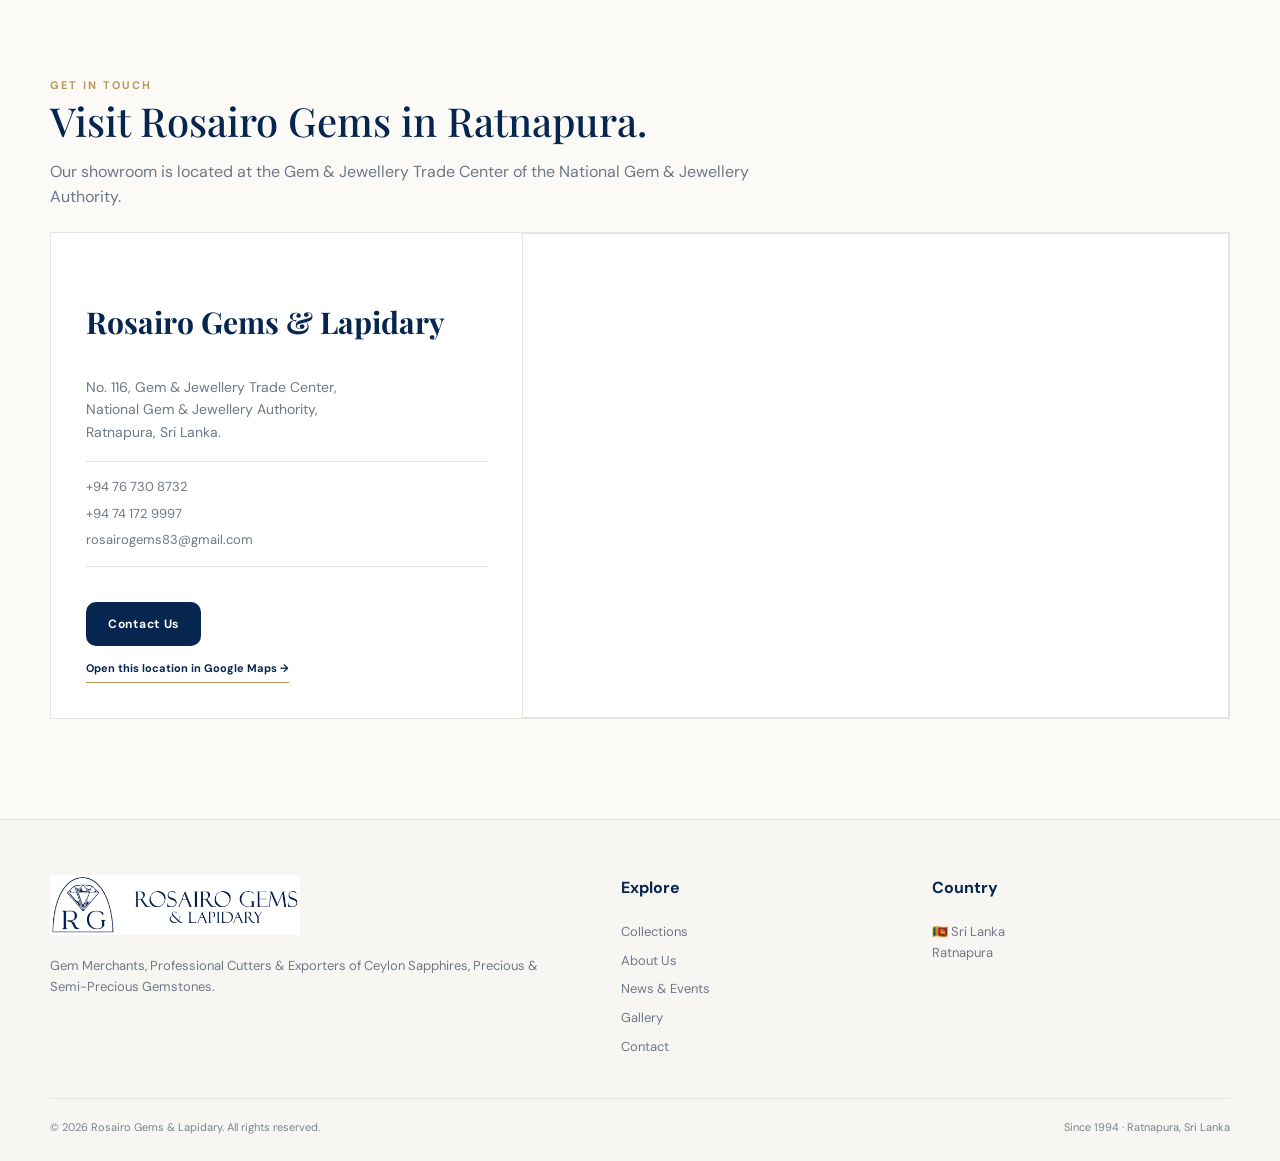
==== commit 2e9eb00e: "Add files via upload" ====
--- a/index.html
+++ b/index.html
@@ -1 +1,23 @@
-<!doctype html><html lang="en"><head><meta charset="utf-8"><meta name="viewport" content="width=device-width,initial-scale=1"><meta name="description" content="Rosairo Gems & Lapidary — Ceylon gemstones, professional cutting and export from Ratnapura, Sri Lanka."><title>Rosairo Gems & Lapidary | Since 1994</title><link rel="stylesheet" href="css/style.css"></head><body><div class="topbar"><div class="container topbar-inner"><span>Gem Merchants · Professional Cutters · Exporters</span><span class="country top-country"><span class="tiny-flag">🇱🇰</span><span>Sri Lanka</span></span></div></div><header class="header"><div class="container nav" id="nav"><a class="brand" href="index.html"><img src="assets/logo.png" alt="Rosairo Gems & Lapidary"></a><nav class="nav-links"><a class="active" href="index.html">Home</a><a href="pages/collections.html">Collections</a><a href="pages/about.html">About Us</a><a href="pages/news.html">News & Events</a><a href="pages/gallery.html">Gallery</a><a href="pages/contact.html">Contact</a></nav><a class="blue-btn" href="https://wa.me/94767308732" target="_blank">Enquire Now</a><button class="menu-toggle" id="menuToggle">☰</button></div></header><main><section class="hero"><div class="container hero-content"><div class="eyebrow">Since 1994 · Ratnapura, Sri Lanka</div><h1>A Legacy of Fine Ceylon Gemstones.</h1><p>Authentic Ceylon gemstones, professionally cut and carefully selected in the heart of Sri Lanka’s gem industry.</p><div class="hero-actions"><a class="blue-btn" href="pages/collections.html">Explore Our Collection</a><a class="outline-btn" href="pages/contact.html">Get in Touch</a></div><div class="home-image-scroll" aria-label="Rosairo Gems & Lapidary craftsmanship"><div class="home-image-track"><div class="home-scroll-item"><img src="assets/home-lapidary-1.jpg" alt="Gemstone cutting and polishing at Rosairo Gems & Lapidary"></div><div class="home-scroll-item"><img src="assets/home-lapidary-2.jpg" alt="Professional lapidary work at Rosairo Gems & Lapidary"></div><div class="home-scroll-item"><img src="assets/home-lapidary-1.jpg" alt="Gemstone cutting and polishing at Rosairo Gems & Lapidary"></div><div class="home-scroll-item"><img src="assets/home-lapidary-2.jpg" alt="Professional lapidary work at Rosairo Gems & Lapidary"></div></div></div></div></section><section class="section"><div class="container home-collection"><div class="collection-preview"><img src="assets/hero-gem.svg" alt="The Collection"></div><div class="collection-copy"><div class="section-kicker">The Collection</div><h2>Discover our curated gemstones.</h2><p>Explore individual Ceylon sapphires and selected precious gemstones. Every stone has its own details, images and enquiry option.</p><a class="collection-link" href="pages/collections.html">Explore the collection →</a></div></div></section><section class="section section-soft"><div class="container"><div class="section-heading map-title"><div class="section-kicker">Get in Touch</div><h2>Visit Rosairo Gems in Ratnapura.</h2><p>Our showroom is located at the Gem & Jewellery Trade Center of the National Gem & Jewellery Authority.</p></div><div class="map-wrap"><div class="map-info"><h3>Rosairo Gems & Lapidary</h3><p>No. 116, Gem & Jewellery Trade Center,<br>National Gem & Jewellery Authority,<br>Ratnapura, Sri Lanka.</p><div class="contact-mini"><a href="tel:+94767308732">+94 76 730 8732</a><a href="tel:+94741729997">+94 74 172 9997</a><a href="mailto:rosairogems83@gmail.com">rosairogems83@gmail.com</a></div><div class="mobile-country">🇱🇰 Sri Lanka</div><a class="blue-btn" href="pages/contact.html">Contact Us</a><a class="map-link" href="https://maps.app.goo.gl/wHTZ5ocNwusnkKqY7" target="_blank" rel="noopener">Open this location in Google Maps →</a></div><div class="map-box"><iframe title="Rosairo Gems location" src="https://www.google.com/maps?q=No.%20116%2C%20Gem%20%26%20Jewellery%20Trade%20Center%2C%20Ratnapura%2C%20Sri%20Lanka&output=embed" loading="lazy"></iframe></div></div></div></section></main><footer class="footer"><div class="container footer-grid"><div><img class="footer-logo" src="assets/logo.png" alt="Rosairo Gems & Lapidary"><p>Gem Merchants, Professional Cutters & Exporters of Ceylon Sapphires, Precious & Semi-Precious Gemstones.</p></div><div><h4>Explore</h4><div class="footer-links"><a href="pages/collections.html">Collections</a><a href="pages/about.html">About Us</a><a href="pages/news.html">News & Events</a><a href="pages/gallery.html">Gallery</a><a href="pages/contact.html">Contact</a></div></div><div><h4>Country</h4><p>🇱🇰 Sri Lanka<br>Ratnapura</p></div></div><div class="container copyright"><span>© <span id="year"></span> Rosairo Gems & Lapidary. All rights reserved.</span><span>Since 1994 · Ratnapura, Sri Lanka</span></div></footer><script src="js/app.js"></script></body></html>
+<!doctype html><html lang="en"><head><meta charset="utf-8"><meta name="viewport" content="width=device-width,initial-scale=1"><meta name="description" content="Rosairo Gems & Lapidary — Ceylon gemstones, professional cutting and export from Ratnapura, Sri Lanka."><title>Rosairo Gems & Lapidary | Since 1994</title><link rel="stylesheet" href="css/style.css"></head><body><div class="topbar"><div class="container topbar-inner"><span>Gem Merchants · Professional Cutters · Exporters</span><span class="country top-country"><span class="tiny-flag">🇱🇰</span><span>Sri Lanka</span></span></div></div><header class="header"><div class="container nav" id="nav"><a class="brand" href="index.html"><img src="assets/logo.png" alt="Rosairo Gems & Lapidary"></a><nav class="nav-links"><a class="active" href="index.html">Home</a><a href="pages/collections.html">Collections</a><a href="pages/about.html">About Us</a><a href="pages/news.html">News & Events</a><a href="pages/gallery.html">Gallery</a><a href="pages/contact.html">Contact</a></nav><a class="blue-btn" href="https://wa.me/94767308732" target="_blank">Enquire Now</a><button class="menu-toggle" id="menuToggle">☰</button></div></header><main><section class="hero hero-slider" aria-label="Rosairo Gems & Lapidary">
+  <div class="hero-background" aria-hidden="true">
+    <div class="hero-track">
+      <div class="hero-slide"><img src="assets/hero-lapidary-wheel.jpg" alt=""></div>
+      <div class="hero-slide"><img src="assets/hero-lapidary-polishing.jpg" alt=""></div>
+      <div class="hero-slide"><img src="assets/hero-blue-sapphires.jpg" alt=""></div>
+      <div class="hero-slide"><img src="assets/hero-lapidary-wheel.jpg" alt=""></div>
+      <div class="hero-slide"><img src="assets/hero-lapidary-polishing.jpg" alt=""></div>
+      <div class="hero-slide"><img src="assets/hero-blue-sapphires.jpg" alt=""></div>
+    </div>
+  </div>
+  <div class="hero-overlay" aria-hidden="true"></div>
+  <div class="container hero-content">
+    <div class="eyebrow">Since 1994 · Ratnapura, Sri Lanka</div>
+    <h1>A Legacy of Fine Ceylon Gemstones.</h1>
+    <p>Authentic Ceylon gemstones, professionally cut and carefully selected in the heart of Sri Lanka’s gem industry.</p>
+    <div class="hero-actions">
+      <a class="blue-btn" href="pages/collections.html">Explore Our Collection</a>
+      <a class="outline-btn" href="pages/contact.html">Get in Touch</a>
+    </div>
+  </div>
+  <div class="hero-scroll-note">SRI LANKAN GEMSTONES · SUPPLIED WORLDWIDE SINCE 1994</div>
+</section><section class="section"><div class="container home-collection"><div class="collection-preview"><img src="assets/hero-gem.svg" alt="The Collection"></div><div class="collection-copy"><div class="section-kicker">The Collection</div><h2>Discover our curated gemstones.</h2><p>Explore individual Ceylon sapphires and selected precious gemstones. Every stone has its own details, images and enquiry option.</p><a class="collection-link" href="pages/collections.html">Explore the collection →</a></div></div></section><section class="section section-soft"><div class="container"><div class="section-heading map-title"><div class="section-kicker">Get in Touch</div><h2>Visit Rosairo Gems in Ratnapura.</h2><p>Our showroom is located at the Gem & Jewellery Trade Center of the National Gem & Jewellery Authority.</p></div><div class="map-wrap"><div class="map-info"><h3>Rosairo Gems & Lapidary</h3><p>No. 116, Gem & Jewellery Trade Center,<br>National Gem & Jewellery Authority,<br>Ratnapura, Sri Lanka.</p><div class="contact-mini"><a href="tel:+94767308732">+94 76 730 8732</a><a href="tel:+94741729997">+94 74 172 9997</a><a href="mailto:rosairogems83@gmail.com">rosairogems83@gmail.com</a></div><div class="mobile-country">🇱🇰 Sri Lanka</div><a class="blue-btn" href="pages/contact.html">Contact Us</a><a class="map-link" href="https://maps.app.goo.gl/wHTZ5ocNwusnkKqY7" target="_blank" rel="noopener">Open this location in Google Maps →</a></div><div class="map-box"><iframe title="Rosairo Gems location" src="https://www.google.com/maps?q=No.%20116%2C%20Gem%20%26%20Jewellery%20Trade%20Center%2C%20Ratnapura%2C%20Sri%20Lanka&output=embed" loading="lazy"></iframe></div></div></div></section></main><footer class="footer"><div class="container footer-grid"><div><img class="footer-logo" src="assets/logo.png" alt="Rosairo Gems & Lapidary"><p>Gem Merchants, Professional Cutters & Exporters of Ceylon Sapphires, Precious & Semi-Precious Gemstones.</p></div><div><h4>Explore</h4><div class="footer-links"><a href="pages/collections.html">Collections</a><a href="pages/about.html">About Us</a><a href="pages/news.html">News & Events</a><a href="pages/gallery.html">Gallery</a><a href="pages/contact.html">Contact</a></div></div><div><h4>Country</h4><p>🇱🇰 Sri Lanka<br>Ratnapura</p></div></div><div class="container copyright"><span>© <span id="year"></span> Rosairo Gems & Lapidary. All rights reserved.</span><span>Since 1994 · Ratnapura, Sri Lanka</span></div></footer><script src="js/app.js"></script></body></html>
--- a/css/style.css
+++ b/css/style.css
@@ -129,3 +129,96 @@
   .home-scroll-item{width:210px;height:132px;flex-basis:210px}
   .home-image-track{animation-duration:32s}
 }
+
+/* Home hero background slider — premium full-background image rotation */
+.hero-slider{
+  position:relative;
+  min-height:calc(100vh - 142px);
+  max-height:820px;
+  overflow:hidden;
+  isolation:isolate;
+  display:flex;
+  align-items:center;
+  background:#dfe6ef;
+}
+.hero-slider .hero-background,
+.hero-slider .hero-track,
+.hero-slider .hero-slide{
+  position:absolute;
+  inset:0;
+}
+.hero-slider .hero-background{z-index:-3;overflow:hidden}
+.hero-slider .hero-track{
+  display:flex;
+  width:600%;
+  height:100%;
+  left:-500%;
+  animation:rosairoHeroRight 42s linear infinite;
+  will-change:transform;
+}
+.hero-slider .hero-slide{
+  position:relative;
+  inset:auto;
+  width:16.6666667%;
+  height:100%;
+  flex:0 0 16.6666667%;
+  overflow:hidden;
+}
+.hero-slider .hero-slide img{
+  width:100%;
+  height:100%;
+  display:block;
+  object-fit:cover;
+  object-position:center;
+}
+.hero-slider .hero-overlay{
+  position:absolute;
+  inset:0;
+  z-index:-2;
+  background:
+    linear-gradient(90deg,rgba(255,255,255,.94) 0%,rgba(255,255,255,.84) 34%,rgba(255,255,255,.34) 61%,rgba(6,38,79,.10) 100%),
+    linear-gradient(180deg,rgba(255,255,255,.10),rgba(6,38,79,.08));
+  pointer-events:none;
+}
+.hero-slider .hero-content{
+  position:relative;
+  z-index:2;
+  padding:90px 0 125px;
+}
+.hero-slider .hero-scroll-note{
+  position:absolute;
+  z-index:3;
+  right:clamp(28px,7vw,100px);
+  bottom:32px;
+  color:rgba(6,38,79,.72);
+  font-size:10px;
+  font-weight:700;
+  letter-spacing:.17em;
+  text-transform:uppercase;
+  background:rgba(255,255,255,.72);
+  padding:8px 13px;
+  backdrop-filter:blur(6px);
+}
+@keyframes rosairoHeroRight{
+  from{transform:translateX(0)}
+  to{transform:translateX(16.6666667%)}
+}
+.hero-slider:hover .hero-track{animation-play-state:paused}
+@media(prefers-reduced-motion:reduce){
+  .hero-slider .hero-track{animation:none;transform:translateX(16.6666667%)}
+}
+@media(max-width:900px){
+  .hero-slider{min-height:700px;max-height:none}
+  .hero-slider .hero-track{animation-duration:42s}
+  .hero-slider .hero-overlay{
+    background:linear-gradient(90deg,rgba(255,255,255,.96) 0%,rgba(255,255,255,.82) 55%,rgba(255,255,255,.38) 100%);
+  }
+}
+@media(max-width:680px){
+  .hero-slider{min-height:650px}
+  .hero-slider .hero-content{padding:55px 0 120px}
+  .hero-slider .hero-scroll-note{
+    left:14px;right:14px;bottom:20px;
+    text-align:center;font-size:8px;letter-spacing:.11em;
+  }
+}
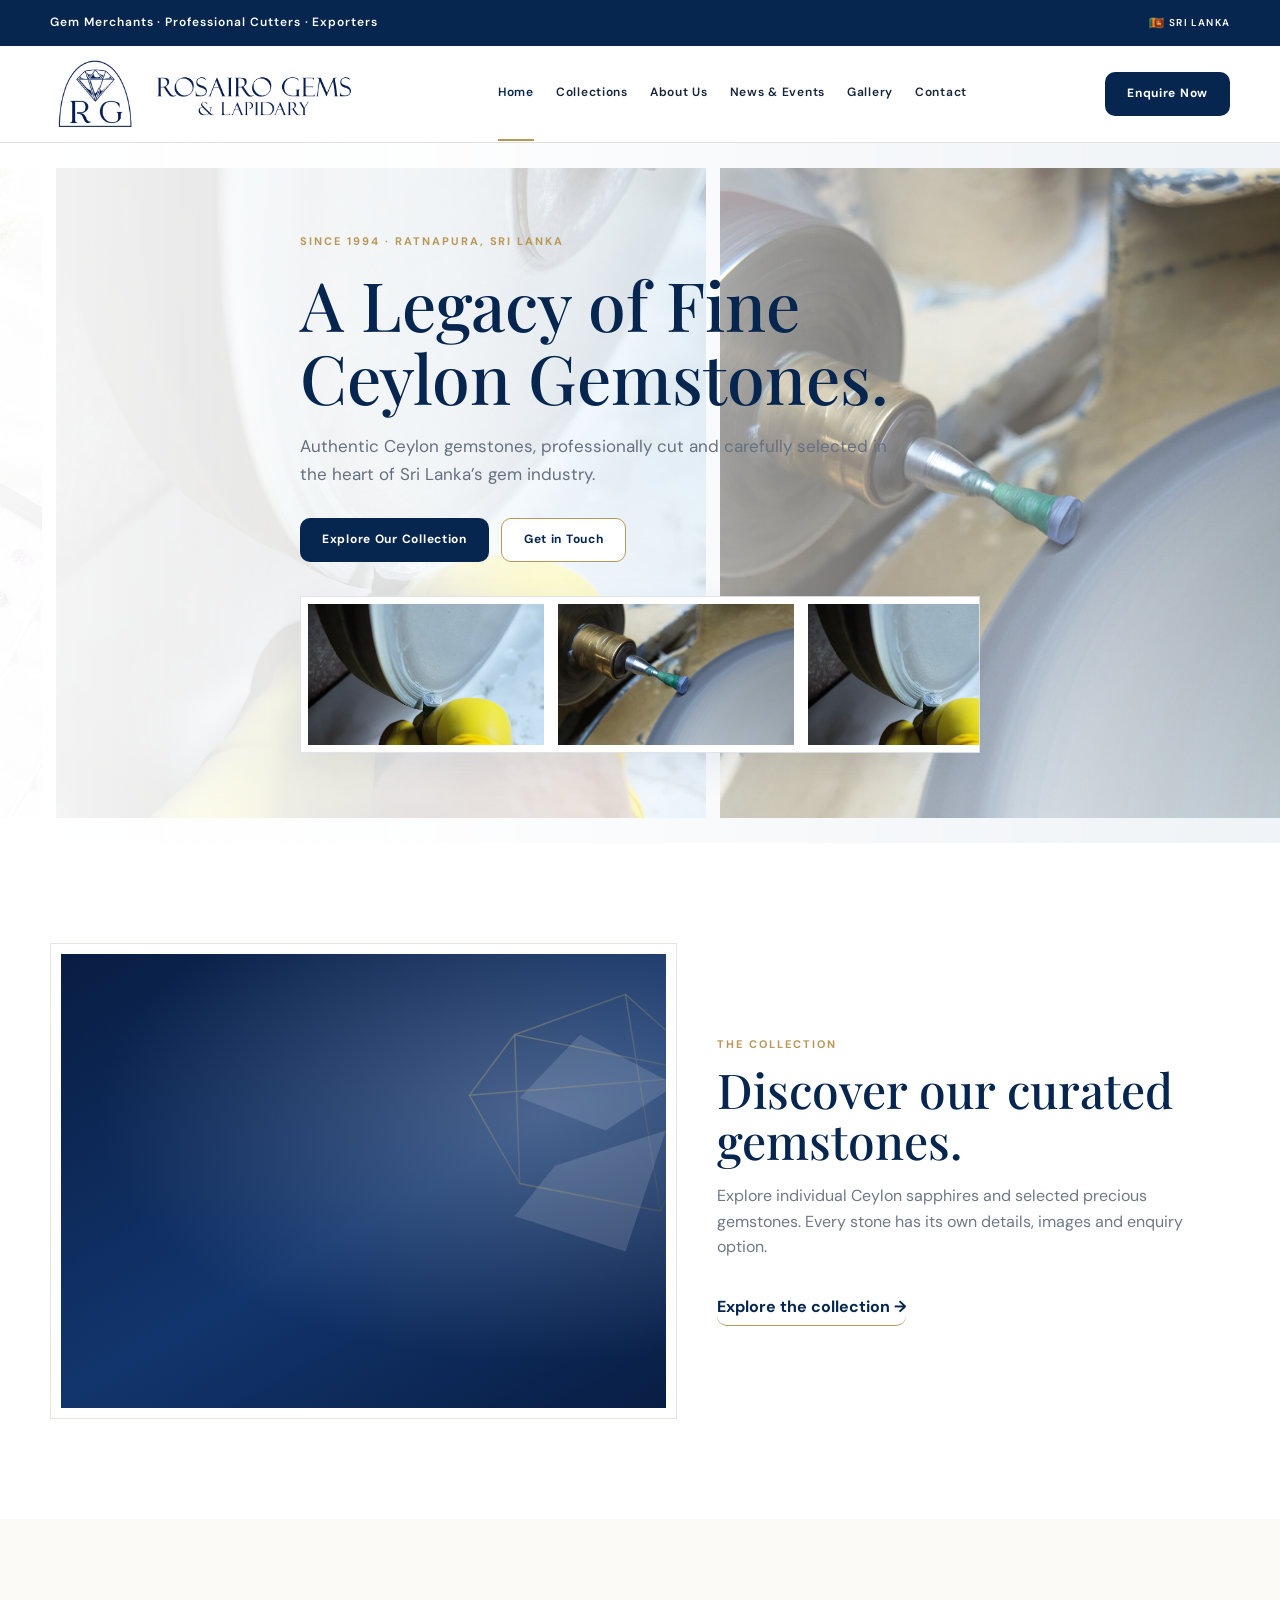
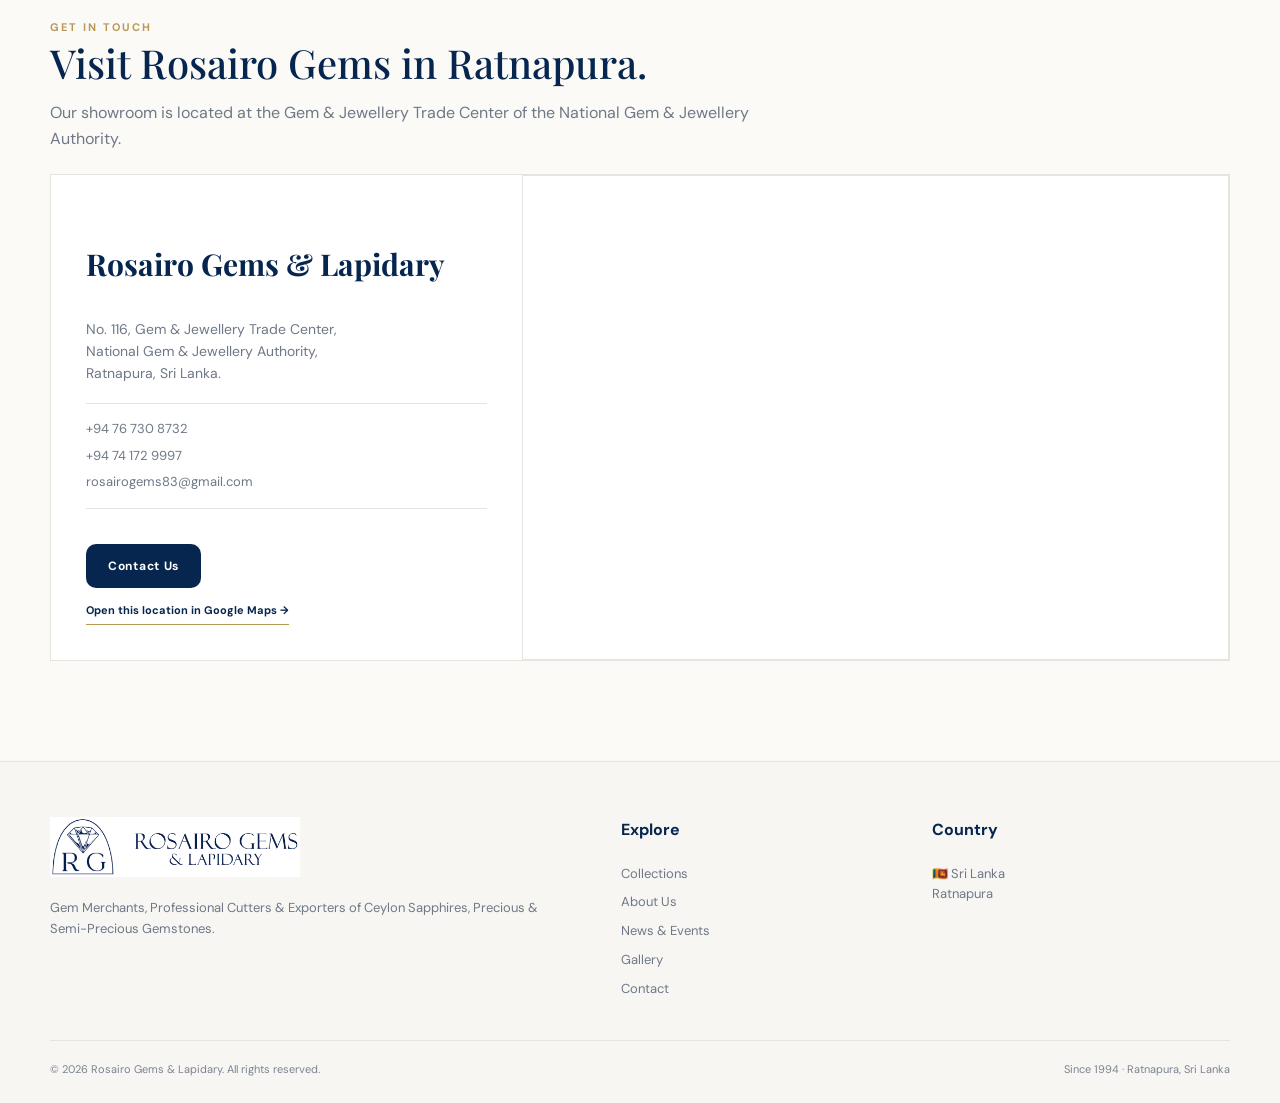
==== commit 9fd341f4: "Add files via upload" ====
--- a/index.html
+++ b/index.html
@@ -1,23 +1,15 @@
-<!doctype html><html lang="en"><head><meta charset="utf-8"><meta name="viewport" content="width=device-width,initial-scale=1"><meta name="description" content="Rosairo Gems & Lapidary — Ceylon gemstones, professional cutting and export from Ratnapura, Sri Lanka."><title>Rosairo Gems & Lapidary | Since 1994</title><link rel="stylesheet" href="css/style.css"></head><body><div class="topbar"><div class="container topbar-inner"><span>Gem Merchants · Professional Cutters · Exporters</span><span class="country top-country"><span class="tiny-flag">🇱🇰</span><span>Sri Lanka</span></span></div></div><header class="header"><div class="container nav" id="nav"><a class="brand" href="index.html"><img src="assets/logo.png" alt="Rosairo Gems & Lapidary"></a><nav class="nav-links"><a class="active" href="index.html">Home</a><a href="pages/collections.html">Collections</a><a href="pages/about.html">About Us</a><a href="pages/news.html">News & Events</a><a href="pages/gallery.html">Gallery</a><a href="pages/contact.html">Contact</a></nav><a class="blue-btn" href="https://wa.me/94767308732" target="_blank">Enquire Now</a><button class="menu-toggle" id="menuToggle">☰</button></div></header><main><section class="hero hero-slider" aria-label="Rosairo Gems & Lapidary">
-  <div class="hero-background" aria-hidden="true">
-    <div class="hero-track">
-      <div class="hero-slide"><img src="assets/hero-lapidary-wheel.jpg" alt=""></div>
-      <div class="hero-slide"><img src="assets/hero-lapidary-polishing.jpg" alt=""></div>
-      <div class="hero-slide"><img src="assets/hero-blue-sapphires.jpg" alt=""></div>
-      <div class="hero-slide"><img src="assets/hero-lapidary-wheel.jpg" alt=""></div>
-      <div class="hero-slide"><img src="assets/hero-lapidary-polishing.jpg" alt=""></div>
-      <div class="hero-slide"><img src="assets/hero-blue-sapphires.jpg" alt=""></div>
-    </div>
+<!doctype html><html lang="en"><head><meta charset="utf-8"><meta name="viewport" content="width=device-width,initial-scale=1"><meta name="description" content="Rosairo Gems & Lapidary — Ceylon gemstones, professional cutting and export from Ratnapura, Sri Lanka."><title>Rosairo Gems & Lapidary | Since 1994</title><link rel="stylesheet" href="css/style.css"></head><body><div class="topbar"><div class="container topbar-inner"><span>Gem Merchants · Professional Cutters · Exporters</span><span class="country top-country"><span class="tiny-flag">🇱🇰</span><span>Sri Lanka</span></span></div></div><header class="header"><div class="container nav" id="nav"><a class="brand" href="index.html"><img src="assets/logo.png" alt="Rosairo Gems & Lapidary"></a><nav class="nav-links"><a class="active" href="index.html">Home</a><a href="pages/collections.html">Collections</a><a href="pages/about.html">About Us</a><a href="pages/news.html">News & Events</a><a href="pages/gallery.html">Gallery</a><a href="pages/contact.html">Contact</a></nav><a class="blue-btn" href="https://wa.me/94767308732" target="_blank">Enquire Now</a><button class="menu-toggle" id="menuToggle">☰</button></div></header><main><section class="hero hero-image-marquee">
+<div class="hero-bg-marquee" aria-hidden="true">
+  <div class="hero-bg-track">
+    <div class="hero-bg-item"><img src="assets/home-hero/lapidary-cutting.jpg" alt=""></div>
+    <div class="hero-bg-item"><img src="assets/home-hero/polishing.jpg" alt=""></div>
+    <div class="hero-bg-item"><img src="assets/home-hero/blue-sapphires.jpg" alt=""></div>
+    <div class="hero-bg-item"><img src="assets/home-hero/calibrated-gems.jpg" alt=""></div>
+    <div class="hero-bg-item"><img src="assets/home-hero/lapidary-cutting.jpg" alt=""></div>
+    <div class="hero-bg-item"><img src="assets/home-hero/polishing.jpg" alt=""></div>
+    <div class="hero-bg-item"><img src="assets/home-hero/blue-sapphires.jpg" alt=""></div>
+    <div class="hero-bg-item"><img src="assets/home-hero/calibrated-gems.jpg" alt=""></div>
   </div>
-  <div class="hero-overlay" aria-hidden="true"></div>
-  <div class="container hero-content">
-    <div class="eyebrow">Since 1994 · Ratnapura, Sri Lanka</div>
-    <h1>A Legacy of Fine Ceylon Gemstones.</h1>
-    <p>Authentic Ceylon gemstones, professionally cut and carefully selected in the heart of Sri Lanka’s gem industry.</p>
-    <div class="hero-actions">
-      <a class="blue-btn" href="pages/collections.html">Explore Our Collection</a>
-      <a class="outline-btn" href="pages/contact.html">Get in Touch</a>
-    </div>
-  </div>
-  <div class="hero-scroll-note">SRI LANKAN GEMSTONES · SUPPLIED WORLDWIDE SINCE 1994</div>
-</section><section class="section"><div class="container home-collection"><div class="collection-preview"><img src="assets/hero-gem.svg" alt="The Collection"></div><div class="collection-copy"><div class="section-kicker">The Collection</div><h2>Discover our curated gemstones.</h2><p>Explore individual Ceylon sapphires and selected precious gemstones. Every stone has its own details, images and enquiry option.</p><a class="collection-link" href="pages/collections.html">Explore the collection →</a></div></div></section><section class="section section-soft"><div class="container"><div class="section-heading map-title"><div class="section-kicker">Get in Touch</div><h2>Visit Rosairo Gems in Ratnapura.</h2><p>Our showroom is located at the Gem & Jewellery Trade Center of the National Gem & Jewellery Authority.</p></div><div class="map-wrap"><div class="map-info"><h3>Rosairo Gems & Lapidary</h3><p>No. 116, Gem & Jewellery Trade Center,<br>National Gem & Jewellery Authority,<br>Ratnapura, Sri Lanka.</p><div class="contact-mini"><a href="tel:+94767308732">+94 76 730 8732</a><a href="tel:+94741729997">+94 74 172 9997</a><a href="mailto:rosairogems83@gmail.com">rosairogems83@gmail.com</a></div><div class="mobile-country">🇱🇰 Sri Lanka</div><a class="blue-btn" href="pages/contact.html">Contact Us</a><a class="map-link" href="https://maps.app.goo.gl/wHTZ5ocNwusnkKqY7" target="_blank" rel="noopener">Open this location in Google Maps →</a></div><div class="map-box"><iframe title="Rosairo Gems location" src="https://www.google.com/maps?q=No.%20116%2C%20Gem%20%26%20Jewellery%20Trade%20Center%2C%20Ratnapura%2C%20Sri%20Lanka&output=embed" loading="lazy"></iframe></div></div></div></section></main><footer class="footer"><div class="container footer-grid"><div><img class="footer-logo" src="assets/logo.png" alt="Rosairo Gems & Lapidary"><p>Gem Merchants, Professional Cutters & Exporters of Ceylon Sapphires, Precious & Semi-Precious Gemstones.</p></div><div><h4>Explore</h4><div class="footer-links"><a href="pages/collections.html">Collections</a><a href="pages/about.html">About Us</a><a href="pages/news.html">News & Events</a><a href="pages/gallery.html">Gallery</a><a href="pages/contact.html">Contact</a></div></div><div><h4>Country</h4><p>🇱🇰 Sri Lanka<br>Ratnapura</p></div></div><div class="container copyright"><span>© <span id="year"></span> Rosairo Gems & Lapidary. All rights reserved.</span><span>Since 1994 · Ratnapura, Sri Lanka</span></div></footer><script src="js/app.js"></script></body></html>
+</div>
+<div class="hero-bg-overlay"></div>
+<div class="container hero-content"><div class="eyebrow">Since 1994 · Ratnapura, Sri Lanka</div><h1>A Legacy of Fine Ceylon Gemstones.</h1><p>Authentic Ceylon gemstones, professionally cut and carefully selected in the heart of Sri Lanka’s gem industry.</p><div class="hero-actions"><a class="blue-btn" href="pages/collections.html">Explore Our Collection</a><a class="outline-btn" href="pages/contact.html">Get in Touch</a></div><div class="home-image-scroll" aria-label="Rosairo Gems & Lapidary craftsmanship"><div class="home-image-track"><div class="home-scroll-item"><img src="assets/home-lapidary-1.jpg" alt="Gemstone cutting and polishing at Rosairo Gems & Lapidary"></div><div class="home-scroll-item"><img src="assets/home-lapidary-2.jpg" alt="Professional lapidary work at Rosairo Gems & Lapidary"></div><div class="home-scroll-item"><img src="assets/home-lapidary-1.jpg" alt="Gemstone cutting and polishing at Rosairo Gems & Lapidary"></div><div class="home-scroll-item"><img src="assets/home-lapidary-2.jpg" alt="Professional lapidary work at Rosairo Gems & Lapidary"></div></div></div></div></section><section class="section"><div class="container home-collection"><div class="collection-preview"><img src="assets/hero-gem.svg" alt="The Collection"></div><div class="collection-copy"><div class="section-kicker">The Collection</div><h2>Discover our curated gemstones.</h2><p>Explore individual Ceylon sapphires and selected precious gemstones. Every stone has its own details, images and enquiry option.</p><a class="collection-link" href="pages/collections.html">Explore the collection →</a></div></div></section><section class="section section-soft"><div class="container"><div class="section-heading map-title"><div class="section-kicker">Get in Touch</div><h2>Visit Rosairo Gems in Ratnapura.</h2><p>Our showroom is located at the Gem & Jewellery Trade Center of the National Gem & Jewellery Authority.</p></div><div class="map-wrap"><div class="map-info"><h3>Rosairo Gems & Lapidary</h3><p>No. 116, Gem & Jewellery Trade Center,<br>National Gem & Jewellery Authority,<br>Ratnapura, Sri Lanka.</p><div class="contact-mini"><a href="tel:+94767308732">+94 76 730 8732</a><a href="tel:+94741729997">+94 74 172 9997</a><a href="mailto:rosairogems83@gmail.com">rosairogems83@gmail.com</a></div><div class="mobile-country">🇱🇰 Sri Lanka</div><a class="blue-btn" href="pages/contact.html">Contact Us</a><a class="map-link" href="https://maps.app.goo.gl/wHTZ5ocNwusnkKqY7" target="_blank" rel="noopener">Open this location in Google Maps →</a></div><div class="map-box"><iframe title="Rosairo Gems location" src="https://www.google.com/maps?q=No.%20116%2C%20Gem%20%26%20Jewellery%20Trade%20Center%2C%20Ratnapura%2C%20Sri%20Lanka&output=embed" loading="lazy"></iframe></div></div></div></section></main><footer class="footer"><div class="container footer-grid"><div><img class="footer-logo" src="assets/logo.png" alt="Rosairo Gems & Lapidary"><p>Gem Merchants, Professional Cutters & Exporters of Ceylon Sapphires, Precious & Semi-Precious Gemstones.</p></div><div><h4>Explore</h4><div class="footer-links"><a href="pages/collections.html">Collections</a><a href="pages/about.html">About Us</a><a href="pages/news.html">News & Events</a><a href="pages/gallery.html">Gallery</a><a href="pages/contact.html">Contact</a></div></div><div><h4>Country</h4><p>🇱🇰 Sri Lanka<br>Ratnapura</p></div></div><div class="container copyright"><span>© <span id="year"></span> Rosairo Gems & Lapidary. All rights reserved.</span><span>Since 1994 · Ratnapura, Sri Lanka</span></div></footer><script src="js/app.js"></script></body></html>
--- a/css/style.css
+++ b/css/style.css
@@ -1,8 +1,8 @@
 @import url('https://fonts.googleapis.com/css2?family=DM+Sans:wght@400;500;600;700&family=Playfair+Display:wght@500;600&display=swap');
 :root{--blue:#06264f;--blue2:#0c3b73;--gold:#b99857;--gold2:#d9c18b;--ink:#16243a;--muted:#6e7887;--line:#e7e4df;--cream:#fbfaf7;--white:#fff;--shadow:0 20px 60px rgba(6,38,79,.10)}
-*{box-sizing:border-box}html{scroll-behavior:smooth}body{margin:0;color:var(--ink);background:var(--white);font-family:'DM Sans',sans-serif;line-height:1.6}a{text-decoration:none;color:inherit}button,input{font:inherit}.container{width:min(1180px,calc(100% - 48px));margin:auto}.topbar{background:var(--blue);color:#fff;font-size:12px;border-bottom:3px solid rgba(255,255,255,.92)}.topbar-inner{height:42px;display:flex;align-items:center;justify-content:space-between}.country{display:flex;align-items:center;gap:8px}.flag{font-size:14px}.header{position:sticky;top:0;z-index:50;background:rgba(255,255,255,.96);border-bottom:1px solid var(--line);backdrop-filter:blur(14px)}.nav{height:78px;display:flex;align-items:center;gap:28px;position:relative}.brand img{width:178px;height:auto;display:block}.nav-links{display:flex;align-items:center;justify-content:center;gap:28px;flex:1;font-size:12px;font-weight:600;letter-spacing:.06em}.nav-links a{padding:28px 0;border-bottom:2px solid transparent}.nav-links a:hover,.nav-links a.active{color:var(--blue);border-color:var(--gold)}.blue-btn,.gold-btn,.outline-btn{display:inline-flex;align-items:center;justify-content:center;min-height:44px;padding:0 22px;border-radius:0;font-weight:700;font-size:12px;letter-spacing:.06em}.blue-btn{background:var(--blue);color:#fff}.gold-btn{background:var(--blue);color:#fff;border:1px solid var(--blue)}.outline-btn{border:1px solid var(--gold);color:var(--blue);background:#fff}.outline-btn.full{width:100%}.menu-toggle{display:none;background:none;border:0;font-size:24px;color:var(--blue)}.hero{min-height:650px;display:flex;align-items:center;background:linear-gradient(90deg,rgba(255,255,255,.96) 0%,rgba(255,255,255,.82) 46%,rgba(255,255,255,.25) 100%),url('../assets/hero-gem.svg') center/cover no-repeat}.hero-content{max-width:680px;padding:90px 0}.eyebrow,.section-kicker{color:var(--gold);font-size:11px;font-weight:700;letter-spacing:.18em;text-transform:uppercase}.hero h1,h1,h2{font-family:'Playfair Display',serif;font-weight:500;color:var(--blue);line-height:1.08}.hero h1{font-size:68px;margin:16px 0 20px}.hero p{font-size:17px;color:#667080;max-width:610px}.hero-actions{display:flex;gap:12px;margin-top:30px}.section{padding:100px 0}.section-soft{background:var(--cream)}.section-heading{max-width:720px;margin-bottom:52px}.section-heading h2{font-size:46px;margin:12px 0 15px}.section-heading p{color:var(--muted)}.home-collection{display:grid;grid-template-columns:1.1fr .9fr;gap:40px;align-items:center}.collection-preview{border:1px solid var(--line);padding:10px;background:#fff}.collection-preview img{width:100%;display:block;aspect-ratio:4/3;object-fit:cover}.collection-copy h2{font-size:48px;margin:10px 0}.collection-copy p{color:var(--muted)}.collection-link{display:inline-flex;margin-top:18px;color:var(--blue);font-weight:700;border-bottom:1px solid var(--gold);padding-bottom:5px}.contact-grid{display:grid;grid-template-columns:.9fr 1.1fr;gap:50px}.contact-copy h2{font-size:46px;margin:10px 0}.contact-copy>p{color:var(--muted)}.contact-card{background:#fff;border:1px solid var(--line);padding:28px;box-shadow:var(--shadow)}.contact-row{display:flex;gap:16px;padding:18px 0;border-bottom:1px solid var(--line)}.contact-row:last-child{border-bottom:0}.contact-row strong,.contact-row span{display:block}.contact-row strong{font-size:11px;letter-spacing:.14em;text-transform:uppercase;color:var(--blue)}.contact-row span{margin-top:5px;color:var(--muted);font-size:14px}.map-box{height:100%;min-height:330px;background:#fff;border:1px solid var(--line);overflow:hidden}.map-box iframe{width:100%;height:100%;min-height:330px;border:0}.home-contact{display:grid;grid-template-columns:.9fr 1.1fr;gap:30px}.footer{background:#f7f6f3;border-top:1px solid var(--line);padding:55px 0 25px}.footer-grid{display:grid;grid-template-columns:1.4fr .7fr .8fr;gap:50px}.footer-logo{width:170px}.footer p{color:var(--muted);font-size:13px}.footer h4{margin-top:0;color:var(--blue)}.footer-links{display:grid;gap:8px;color:var(--muted);font-size:13px}.copyright{border-top:1px solid var(--line);margin-top:40px;padding-top:20px;display:flex;justify-content:space-between;color:#7b8390;font-size:11px}.category-layout{display:grid;grid-template-columns:220px 1fr;gap:45px}.side-panel{border-right:1px solid var(--line);padding-right:25px}.side-title{font-size:10px;font-weight:700;letter-spacing:.16em;text-transform:uppercase;color:var(--blue);margin-bottom:15px}.side-cat,.side-sub{display:block;width:100%;text-align:left;background:none;border:0;padding:7px 0;color:#657084;font-size:12px;cursor:pointer}.side-cat.active,.side-cat:hover,.side-sub:hover,.side-sub.active{color:var(--gold);font-weight:700}.refine{margin-top:30px}.category-head{display:flex;justify-content:space-between;gap:30px;align-items:end;margin-bottom:32px}.category-head h1{font-size:48px;margin:8px 0}.category-head p{color:var(--muted);max-width:650px}.search-box{height:45px;border:1px solid var(--line);padding:0 14px;width:260px;outline:none}.stone-grid{display:grid;grid-template-columns:repeat(3,minmax(0,1fr));gap:18px}.stone-card{background:#fff;border:1px solid var(--line);transition:.25s}.stone-card:hover{box-shadow:var(--shadow);transform:translateY(-2px)}.stone-image{display:block;position:relative;background:#f1f4f6;padding:9px}.stone-image img{width:100%;aspect-ratio:1/1;object-fit:cover;display:block}.stone-image span{position:absolute;right:15px;top:15px;background:#fff;padding:4px 7px;font-size:9px;color:var(--blue)}.stone-info{padding:15px}.stone-meta{font-size:9px;text-transform:uppercase;letter-spacing:.09em;color:#89919d}.stone-info h3{font-family:'Playfair Display',serif;color:var(--blue);font-size:17px;line-height:1.15;margin:8px 0}.stone-info p{font-size:11px;color:var(--muted);margin:0 0 10px}.more-link{display:flex;justify-content:space-between;color:var(--blue);font-size:11px;font-weight:700}.empty-state{grid-column:1/-1;border:1px dashed #d6d2ca;padding:45px;text-align:center;color:var(--muted)}.detail-page{padding:35px 0 100px}.crumb{font-size:10px;color:#77808d;letter-spacing:.08em;margin-bottom:22px}.crumb span{padding:0 7px;color:var(--gold)}.stone-detail{display:grid;grid-template-columns:1.05fr .8fr;gap:55px}.detail-main-image{background:#f1f4f6;border:1px solid var(--line);padding:12px}.detail-main-image img{width:100%;aspect-ratio:1/1;object-fit:cover;display:block}.thumb-row{display:grid;grid-template-columns:repeat(4,1fr);gap:10px;margin-top:10px}.thumb-row div{background:#f3f5f6;border:1px solid var(--line);padding:4px}.thumb-row img{width:100%;display:block;aspect-ratio:1;object-fit:cover}.detail-copy{padding-top:15px}.detail-copy h1{font-size:54px;margin:10px 0 20px}.detail-description{color:var(--muted);font-size:14px}.detail-copy h4{font-size:11px;letter-spacing:.16em;text-transform:uppercase;color:var(--blue);margin-top:35px}.spec-list{margin:0}.spec-list div{display:flex;justify-content:space-between;gap:20px;border-bottom:1px solid var(--line);padding:10px 0;font-size:11px}.spec-list dt{font-weight:700;color:var(--blue)}.spec-list dd{margin:0;color:#707989;text-align:right}.detail-actions{display:grid;gap:9px;margin-top:25px}.private-note{text-align:center;font-size:9px;letter-spacing:.1em;color:#9a9b9d;text-transform:uppercase}.map-section{padding-top:0}.map-title{margin-bottom:22px}.map-title h2{font-size:40px;margin:5px 0}.map-title p{color:var(--muted)}.map-wrap{display:grid;grid-template-columns:.8fr 1.2fr;min-height:360px;border:1px solid var(--line);background:#fff}.map-info{padding:35px}.map-info h3{font-family:'Playfair Display',serif;color:var(--blue);font-size:30px}.map-info p{color:var(--muted);font-size:14px}.map-info .blue-btn{margin-top:15px}.mobile-country{display:none}
+*{box-sizing:border-box}html{scroll-behavior:smooth}body{margin:0;color:var(--ink);background:var(--white);font-family:'DM Sans',sans-serif;line-height:1.6}a{text-decoration:none;color:inherit}button,input{font:inherit}.container{width:min(1180px,calc(100% - 48px));margin:auto}.topbar{background:var(--blue);color:#fff;font-size:12px;border-bottom:3px solid rgba(255,255,255,.92)}.topbar-inner{height:42px;display:flex;align-items:center;justify-content:space-between}.country{display:flex;align-items:center;gap:8px}.flag{font-size:14px}.header{position:sticky;top:0;z-index:50;background:rgba(255,255,255,.96);border-bottom:1px solid var(--line);backdrop-filter:blur(14px)}.nav{height:78px;display:flex;align-items:center;gap:28px;position:relative}.brand img{width:178px;height:auto;display:block}.nav-links{display:flex;align-items:center;justify-content:center;gap:28px;flex:1;font-size:12px;font-weight:600;letter-spacing:.06em}.nav-links a{padding:28px 0;border-bottom:2px solid transparent}.nav-links a:hover,.nav-links a.active{color:var(--blue);border-color:var(--gold)}.blue-btn,.gold-btn,.outline-btn{display:inline-flex;align-items:center;justify-content:center;min-height:44px;padding:0 22px;border-radius:0;font-weight:700;font-size:12px;letter-spacing:.06em}.blue-btn{background:var(--blue);color:#fff}.gold-btn{background:var(--blue);color:#fff;border:1px solid var(--blue)}.outline-btn{border:1px solid var(--gold);color:var(--blue);background:#fff}.outline-btn.full{width:100%}.menu-toggle{display:none;background:none;border:0;font-size:24px;color:var(--blue)}.hero{min-height:650px;display:flex;align-items:center;position:relative;isolation:isolate;overflow:hidden;background:#eef2f6}.hero-bg-marquee{position:absolute;inset:0;z-index:-3;overflow:hidden;background:#eef2f6}.hero-bg-track{position:absolute;left:-2600px;top:50%;height:min(100vw,650px);display:flex;gap:14px;transform:translateY(-50%);animation:heroMarqueeRight 42s linear infinite;will-change:transform}.hero-bg-item{height:min(100vw,650px);width:min(100vw,650px);aspect-ratio:1/1;flex:0 0 auto;overflow:hidden;background:#fff}.hero-bg-item img{width:100%;height:100%;display:block;object-fit:cover}.hero-bg-overlay{position:absolute;inset:0;z-index:-2;background:linear-gradient(90deg,rgba(255,255,255,.96) 0%,rgba(255,255,255,.86) 35%,rgba(255,255,255,.48) 65%,rgba(255,255,255,.12) 100%)}.hero-content{max-width:680px;padding:90px 0}@keyframes heroMarqueeRight{from{transform:translate(-2600px,-50%)}to{transform:translate(0,-50%)}}.hero-image-marquee:hover .hero-bg-track{animation-play-state:paused}.eyebrow,.section-kicker{color:var(--gold);font-size:11px;font-weight:700;letter-spacing:.18em;text-transform:uppercase}.hero h1,h1,h2{font-family:'Playfair Display',serif;font-weight:500;color:var(--blue);line-height:1.08}.hero h1{font-size:68px;margin:16px 0 20px}.hero p{font-size:17px;color:#667080;max-width:610px}.hero-actions{display:flex;gap:12px;margin-top:30px}.section{padding:100px 0}.section-soft{background:var(--cream)}.section-heading{max-width:720px;margin-bottom:52px}.section-heading h2{font-size:46px;margin:12px 0 15px}.section-heading p{color:var(--muted)}.home-collection{display:grid;grid-template-columns:1.1fr .9fr;gap:40px;align-items:center}.collection-preview{border:1px solid var(--line);padding:10px;background:#fff}.collection-preview img{width:100%;display:block;aspect-ratio:4/3;object-fit:cover}.collection-copy h2{font-size:48px;margin:10px 0}.collection-copy p{color:var(--muted)}.collection-link{display:inline-flex;margin-top:18px;color:var(--blue);font-weight:700;border-bottom:1px solid var(--gold);padding-bottom:5px}.contact-grid{display:grid;grid-template-columns:.9fr 1.1fr;gap:50px}.contact-copy h2{font-size:46px;margin:10px 0}.contact-copy>p{color:var(--muted)}.contact-card{background:#fff;border:1px solid var(--line);padding:28px;box-shadow:var(--shadow)}.contact-row{display:flex;gap:16px;padding:18px 0;border-bottom:1px solid var(--line)}.contact-row:last-child{border-bottom:0}.contact-row strong,.contact-row span{display:block}.contact-row strong{font-size:11px;letter-spacing:.14em;text-transform:uppercase;color:var(--blue)}.contact-row span{margin-top:5px;color:var(--muted);font-size:14px}.map-box{height:100%;min-height:330px;background:#fff;border:1px solid var(--line);overflow:hidden}.map-box iframe{width:100%;height:100%;min-height:330px;border:0}.home-contact{display:grid;grid-template-columns:.9fr 1.1fr;gap:30px}.footer{background:#f7f6f3;border-top:1px solid var(--line);padding:55px 0 25px}.footer-grid{display:grid;grid-template-columns:1.4fr .7fr .8fr;gap:50px}.footer-logo{width:170px}.footer p{color:var(--muted);font-size:13px}.footer h4{margin-top:0;color:var(--blue)}.footer-links{display:grid;gap:8px;color:var(--muted);font-size:13px}.copyright{border-top:1px solid var(--line);margin-top:40px;padding-top:20px;display:flex;justify-content:space-between;color:#7b8390;font-size:11px}.category-layout{display:grid;grid-template-columns:220px 1fr;gap:45px}.side-panel{border-right:1px solid var(--line);padding-right:25px}.side-title{font-size:10px;font-weight:700;letter-spacing:.16em;text-transform:uppercase;color:var(--blue);margin-bottom:15px}.side-cat,.side-sub{display:block;width:100%;text-align:left;background:none;border:0;padding:7px 0;color:#657084;font-size:12px;cursor:pointer}.side-cat.active,.side-cat:hover,.side-sub:hover,.side-sub.active{color:var(--gold);font-weight:700}.refine{margin-top:30px}.category-head{display:flex;justify-content:space-between;gap:30px;align-items:end;margin-bottom:32px}.category-head h1{font-size:48px;margin:8px 0}.category-head p{color:var(--muted);max-width:650px}.search-box{height:45px;border:1px solid var(--line);padding:0 14px;width:260px;outline:none}.stone-grid{display:grid;grid-template-columns:repeat(3,minmax(0,1fr));gap:18px}.stone-card{background:#fff;border:1px solid var(--line);transition:.25s}.stone-card:hover{box-shadow:var(--shadow);transform:translateY(-2px)}.stone-image{display:block;position:relative;background:#f1f4f6;padding:9px}.stone-image img{width:100%;aspect-ratio:1/1;object-fit:cover;display:block}.stone-image span{position:absolute;right:15px;top:15px;background:#fff;padding:4px 7px;font-size:9px;color:var(--blue)}.stone-info{padding:15px}.stone-meta{font-size:9px;text-transform:uppercase;letter-spacing:.09em;color:#89919d}.stone-info h3{font-family:'Playfair Display',serif;color:var(--blue);font-size:17px;line-height:1.15;margin:8px 0}.stone-info p{font-size:11px;color:var(--muted);margin:0 0 10px}.more-link{display:flex;justify-content:space-between;color:var(--blue);font-size:11px;font-weight:700}.empty-state{grid-column:1/-1;border:1px dashed #d6d2ca;padding:45px;text-align:center;color:var(--muted)}.detail-page{padding:35px 0 100px}.crumb{font-size:10px;color:#77808d;letter-spacing:.08em;margin-bottom:22px}.crumb span{padding:0 7px;color:var(--gold)}.stone-detail{display:grid;grid-template-columns:1.05fr .8fr;gap:55px}.detail-main-image{background:#f1f4f6;border:1px solid var(--line);padding:12px}.detail-main-image img{width:100%;aspect-ratio:1/1;object-fit:cover;display:block}.thumb-row{display:grid;grid-template-columns:repeat(4,1fr);gap:10px;margin-top:10px}.thumb-row div{background:#f3f5f6;border:1px solid var(--line);padding:4px}.thumb-row img{width:100%;display:block;aspect-ratio:1;object-fit:cover}.detail-copy{padding-top:15px}.detail-copy h1{font-size:54px;margin:10px 0 20px}.detail-description{color:var(--muted);font-size:14px}.detail-copy h4{font-size:11px;letter-spacing:.16em;text-transform:uppercase;color:var(--blue);margin-top:35px}.spec-list{margin:0}.spec-list div{display:flex;justify-content:space-between;gap:20px;border-bottom:1px solid var(--line);padding:10px 0;font-size:11px}.spec-list dt{font-weight:700;color:var(--blue)}.spec-list dd{margin:0;color:#707989;text-align:right}.detail-actions{display:grid;gap:9px;margin-top:25px}.private-note{text-align:center;font-size:9px;letter-spacing:.1em;color:#9a9b9d;text-transform:uppercase}.map-section{padding-top:0}.map-title{margin-bottom:22px}.map-title h2{font-size:40px;margin:5px 0}.map-title p{color:var(--muted)}.map-wrap{display:grid;grid-template-columns:.8fr 1.2fr;min-height:360px;border:1px solid var(--line);background:#fff}.map-info{padding:35px}.map-info h3{font-family:'Playfair Display',serif;color:var(--blue);font-size:30px}.map-info p{color:var(--muted);font-size:14px}.map-info .blue-btn{margin-top:15px}.mobile-country{display:none}
 @media(max-width:900px){.nav-links{gap:14px}.nav-cta{display:none}.hero h1{font-size:54px}.stone-grid{grid-template-columns:repeat(2,1fr)}.category-layout,.stone-detail,.home-contact,.contact-grid,.map-wrap,.home-collection{grid-template-columns:1fr}.side-panel{border-right:0;border-bottom:1px solid var(--line);padding:0 0 20px}.side-cat{display:inline-block;width:auto;margin-right:15px}.side-sub{display:inline-block;width:auto;margin-right:12px}.category-head{align-items:start;flex-direction:column}.footer-grid{grid-template-columns:1fr 1fr}}
-@media(max-width:680px){.container{width:min(100% - 28px,1180px)}.topbar{display:none}.nav{height:70px}.brand img{width:145px}.nav-links{display:none;position:absolute;left:0;right:0;top:70px;background:#fff;border:1px solid var(--line);padding:12px;flex-direction:column;align-items:stretch;gap:0;box-shadow:var(--shadow)}.nav-links a{padding:12px;border:0}.nav.mobile-open .nav-links{display:flex}.menu-toggle{display:block;margin-left:auto}.hero{min-height:590px}.hero-content{padding:60px 0}.hero h1{font-size:43px}.hero p{font-size:15px}.hero-actions{flex-direction:column;align-items:stretch}.section{padding:70px 0}.section-heading h2,.collection-copy h2,.contact-copy h2{font-size:36px}.stone-grid{grid-template-columns:1fr}.category-head h1{font-size:40px}.search-box{width:100%}.detail-copy h1{font-size:40px}.footer-grid{grid-template-columns:1fr}.copyright{flex-direction:column;gap:8px}.map-info{padding:25px}.mobile-country{display:flex;align-items:center;gap:6px;color:#6f7784;font-size:11px}.top-country{display:none}}
+@media(max-width:680px){.container{width:min(100% - 28px,1180px)}.topbar{display:none}.nav{height:70px}.brand img{width:145px}.nav-links{display:none;position:absolute;left:0;right:0;top:70px;background:#fff;border:1px solid var(--line);padding:12px;flex-direction:column;align-items:stretch;gap:0;box-shadow:var(--shadow)}.nav-links a{padding:12px;border:0}.nav.mobile-open .nav-links{display:flex}.menu-toggle{display:block;margin-left:auto}.hero{min-height:590px}.hero-bg-track{height:590px}.hero-bg-item{width:590px;height:590px}.hero-content{padding:60px 0}.hero h1{font-size:43px}.hero p{font-size:15px}.hero-actions{flex-direction:column;align-items:stretch}.section{padding:70px 0}.section-heading h2,.collection-copy h2,.contact-copy h2{font-size:36px}.stone-grid{grid-template-columns:1fr}.category-head h1{font-size:40px}.search-box{width:100%}.detail-copy h1{font-size:40px}.footer-grid{grid-template-columns:1fr}.copyright{flex-direction:column;gap:8px}.map-info{padding:25px}.mobile-country{display:flex;align-items:center;gap:6px;color:#6f7784;font-size:11px}.top-country{display:none}}
 
 .top-country{font-size:10px;letter-spacing:.12em;text-transform:uppercase;gap:4px}.tiny-flag{font-size:12px;line-height:1}.contact-mini{display:grid;gap:6px;margin:18px 0 20px;padding:15px 0;border-top:1px solid var(--line);border-bottom:1px solid var(--line)}.contact-mini a{color:var(--muted);font-size:13px}.contact-mini a:hover{color:var(--blue)}
 @media(max-width:760px){.topbar-inner{height:38px}.topbar-inner>span:first-child{font-size:10px}.top-country{font-size:9px}.tiny-flag{font-size:11px}}
@@ -129,96 +129,3 @@
   .home-scroll-item{width:210px;height:132px;flex-basis:210px}
   .home-image-track{animation-duration:32s}
 }
-
-/* Home hero background slider — premium full-background image rotation */
-.hero-slider{
-  position:relative;
-  min-height:calc(100vh - 142px);
-  max-height:820px;
-  overflow:hidden;
-  isolation:isolate;
-  display:flex;
-  align-items:center;
-  background:#dfe6ef;
-}
-.hero-slider .hero-background,
-.hero-slider .hero-track,
-.hero-slider .hero-slide{
-  position:absolute;
-  inset:0;
-}
-.hero-slider .hero-background{z-index:-3;overflow:hidden}
-.hero-slider .hero-track{
-  display:flex;
-  width:600%;
-  height:100%;
-  left:-500%;
-  animation:rosairoHeroRight 42s linear infinite;
-  will-change:transform;
-}
-.hero-slider .hero-slide{
-  position:relative;
-  inset:auto;
-  width:16.6666667%;
-  height:100%;
-  flex:0 0 16.6666667%;
-  overflow:hidden;
-}
-.hero-slider .hero-slide img{
-  width:100%;
-  height:100%;
-  display:block;
-  object-fit:cover;
-  object-position:center;
-}
-.hero-slider .hero-overlay{
-  position:absolute;
-  inset:0;
-  z-index:-2;
-  background:
-    linear-gradient(90deg,rgba(255,255,255,.94) 0%,rgba(255,255,255,.84) 34%,rgba(255,255,255,.34) 61%,rgba(6,38,79,.10) 100%),
-    linear-gradient(180deg,rgba(255,255,255,.10),rgba(6,38,79,.08));
-  pointer-events:none;
-}
-.hero-slider .hero-content{
-  position:relative;
-  z-index:2;
-  padding:90px 0 125px;
-}
-.hero-slider .hero-scroll-note{
-  position:absolute;
-  z-index:3;
-  right:clamp(28px,7vw,100px);
-  bottom:32px;
-  color:rgba(6,38,79,.72);
-  font-size:10px;
-  font-weight:700;
-  letter-spacing:.17em;
-  text-transform:uppercase;
-  background:rgba(255,255,255,.72);
-  padding:8px 13px;
-  backdrop-filter:blur(6px);
-}
-@keyframes rosairoHeroRight{
-  from{transform:translateX(0)}
-  to{transform:translateX(16.6666667%)}
-}
-.hero-slider:hover .hero-track{animation-play-state:paused}
-@media(prefers-reduced-motion:reduce){
-  .hero-slider .hero-track{animation:none;transform:translateX(16.6666667%)}
-}
-@media(max-width:900px){
-  .hero-slider{min-height:700px;max-height:none}
-  .hero-slider .hero-track{animation-duration:42s}
-  .hero-slider .hero-overlay{
-    background:linear-gradient(90deg,rgba(255,255,255,.96) 0%,rgba(255,255,255,.82) 55%,rgba(255,255,255,.38) 100%);
-  }
-}
-@media(max-width:680px){
-  .hero-slider{min-height:650px}
-  .hero-slider .hero-content{padding:55px 0 120px}
-  .hero-slider .hero-scroll-note{
-    left:14px;right:14px;bottom:20px;
-    text-align:center;font-size:8px;letter-spacing:.11em;
-  }
-}
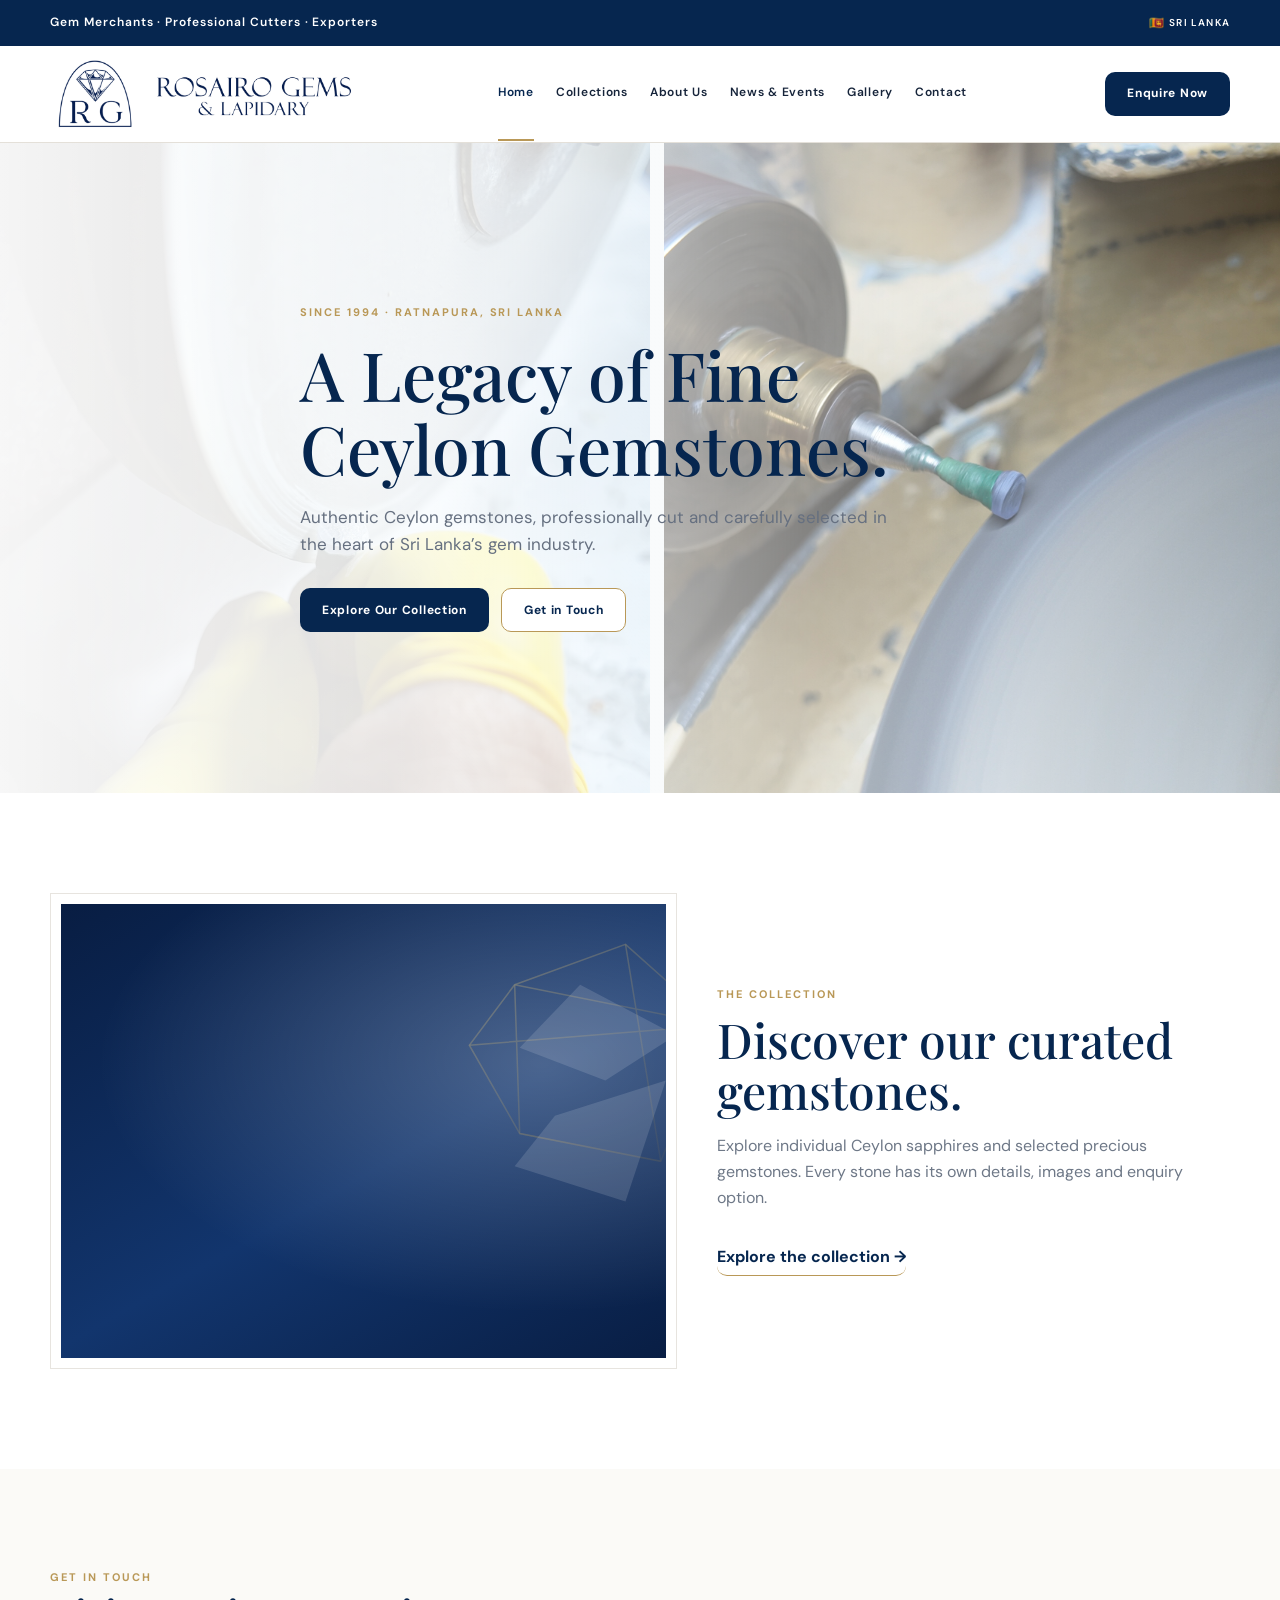
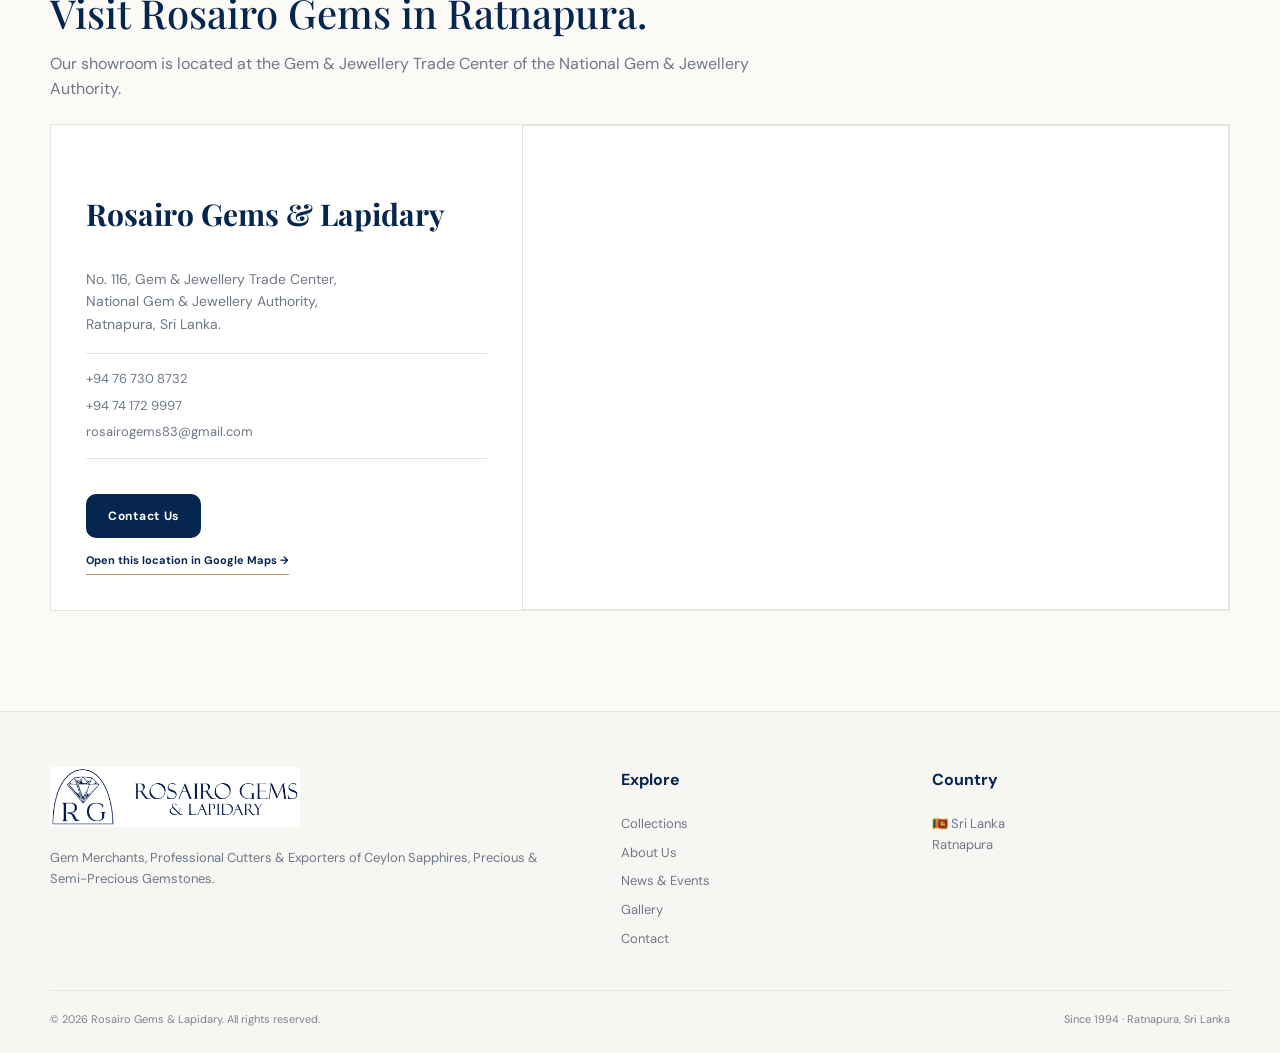
==== commit e0ab7c89: "Add files via upload" ====
--- a/index.html
+++ b/index.html
@@ -1,15 +1,19 @@
 <!doctype html><html lang="en"><head><meta charset="utf-8"><meta name="viewport" content="width=device-width,initial-scale=1"><meta name="description" content="Rosairo Gems & Lapidary — Ceylon gemstones, professional cutting and export from Ratnapura, Sri Lanka."><title>Rosairo Gems & Lapidary | Since 1994</title><link rel="stylesheet" href="css/style.css"></head><body><div class="topbar"><div class="container topbar-inner"><span>Gem Merchants · Professional Cutters · Exporters</span><span class="country top-country"><span class="tiny-flag">🇱🇰</span><span>Sri Lanka</span></span></div></div><header class="header"><div class="container nav" id="nav"><a class="brand" href="index.html"><img src="assets/logo.png" alt="Rosairo Gems & Lapidary"></a><nav class="nav-links"><a class="active" href="index.html">Home</a><a href="pages/collections.html">Collections</a><a href="pages/about.html">About Us</a><a href="pages/news.html">News & Events</a><a href="pages/gallery.html">Gallery</a><a href="pages/contact.html">Contact</a></nav><a class="blue-btn" href="https://wa.me/94767308732" target="_blank">Enquire Now</a><button class="menu-toggle" id="menuToggle">☰</button></div></header><main><section class="hero hero-image-marquee">
 <div class="hero-bg-marquee" aria-hidden="true">
   <div class="hero-bg-track">
-    <div class="hero-bg-item"><img src="assets/home-hero/lapidary-cutting.jpg" alt=""></div>
-    <div class="hero-bg-item"><img src="assets/home-hero/polishing.jpg" alt=""></div>
-    <div class="hero-bg-item"><img src="assets/home-hero/blue-sapphires.jpg" alt=""></div>
-    <div class="hero-bg-item"><img src="assets/home-hero/calibrated-gems.jpg" alt=""></div>
-    <div class="hero-bg-item"><img src="assets/home-hero/lapidary-cutting.jpg" alt=""></div>
-    <div class="hero-bg-item"><img src="assets/home-hero/polishing.jpg" alt=""></div>
-    <div class="hero-bg-item"><img src="assets/home-hero/blue-sapphires.jpg" alt=""></div>
-    <div class="hero-bg-item"><img src="assets/home-hero/calibrated-gems.jpg" alt=""></div>
+    <div class="hero-bg-set">
+      <div class="hero-bg-item"><img src="assets/home-hero/lapidary-cutting.jpg" alt=""></div>
+      <div class="hero-bg-item"><img src="assets/home-hero/polishing.jpg" alt=""></div>
+      <div class="hero-bg-item"><img src="assets/home-hero/blue-sapphires.jpg" alt=""></div>
+      <div class="hero-bg-item"><img src="assets/home-hero/calibrated-gems.jpg" alt=""></div>
+    </div>
+    <div class="hero-bg-set" aria-hidden="true">
+      <div class="hero-bg-item"><img src="assets/home-hero/lapidary-cutting.jpg" alt=""></div>
+      <div class="hero-bg-item"><img src="assets/home-hero/polishing.jpg" alt=""></div>
+      <div class="hero-bg-item"><img src="assets/home-hero/blue-sapphires.jpg" alt=""></div>
+      <div class="hero-bg-item"><img src="assets/home-hero/calibrated-gems.jpg" alt=""></div>
+    </div>
   </div>
 </div>
 <div class="hero-bg-overlay"></div>
-<div class="container hero-content"><div class="eyebrow">Since 1994 · Ratnapura, Sri Lanka</div><h1>A Legacy of Fine Ceylon Gemstones.</h1><p>Authentic Ceylon gemstones, professionally cut and carefully selected in the heart of Sri Lanka’s gem industry.</p><div class="hero-actions"><a class="blue-btn" href="pages/collections.html">Explore Our Collection</a><a class="outline-btn" href="pages/contact.html">Get in Touch</a></div><div class="home-image-scroll" aria-label="Rosairo Gems & Lapidary craftsmanship"><div class="home-image-track"><div class="home-scroll-item"><img src="assets/home-lapidary-1.jpg" alt="Gemstone cutting and polishing at Rosairo Gems & Lapidary"></div><div class="home-scroll-item"><img src="assets/home-lapidary-2.jpg" alt="Professional lapidary work at Rosairo Gems & Lapidary"></div><div class="home-scroll-item"><img src="assets/home-lapidary-1.jpg" alt="Gemstone cutting and polishing at Rosairo Gems & Lapidary"></div><div class="home-scroll-item"><img src="assets/home-lapidary-2.jpg" alt="Professional lapidary work at Rosairo Gems & Lapidary"></div></div></div></div></section><section class="section"><div class="container home-collection"><div class="collection-preview"><img src="assets/hero-gem.svg" alt="The Collection"></div><div class="collection-copy"><div class="section-kicker">The Collection</div><h2>Discover our curated gemstones.</h2><p>Explore individual Ceylon sapphires and selected precious gemstones. Every stone has its own details, images and enquiry option.</p><a class="collection-link" href="pages/collections.html">Explore the collection →</a></div></div></section><section class="section section-soft"><div class="container"><div class="section-heading map-title"><div class="section-kicker">Get in Touch</div><h2>Visit Rosairo Gems in Ratnapura.</h2><p>Our showroom is located at the Gem & Jewellery Trade Center of the National Gem & Jewellery Authority.</p></div><div class="map-wrap"><div class="map-info"><h3>Rosairo Gems & Lapidary</h3><p>No. 116, Gem & Jewellery Trade Center,<br>National Gem & Jewellery Authority,<br>Ratnapura, Sri Lanka.</p><div class="contact-mini"><a href="tel:+94767308732">+94 76 730 8732</a><a href="tel:+94741729997">+94 74 172 9997</a><a href="mailto:rosairogems83@gmail.com">rosairogems83@gmail.com</a></div><div class="mobile-country">🇱🇰 Sri Lanka</div><a class="blue-btn" href="pages/contact.html">Contact Us</a><a class="map-link" href="https://maps.app.goo.gl/wHTZ5ocNwusnkKqY7" target="_blank" rel="noopener">Open this location in Google Maps →</a></div><div class="map-box"><iframe title="Rosairo Gems location" src="https://www.google.com/maps?q=No.%20116%2C%20Gem%20%26%20Jewellery%20Trade%20Center%2C%20Ratnapura%2C%20Sri%20Lanka&output=embed" loading="lazy"></iframe></div></div></div></section></main><footer class="footer"><div class="container footer-grid"><div><img class="footer-logo" src="assets/logo.png" alt="Rosairo Gems & Lapidary"><p>Gem Merchants, Professional Cutters & Exporters of Ceylon Sapphires, Precious & Semi-Precious Gemstones.</p></div><div><h4>Explore</h4><div class="footer-links"><a href="pages/collections.html">Collections</a><a href="pages/about.html">About Us</a><a href="pages/news.html">News & Events</a><a href="pages/gallery.html">Gallery</a><a href="pages/contact.html">Contact</a></div></div><div><h4>Country</h4><p>🇱🇰 Sri Lanka<br>Ratnapura</p></div></div><div class="container copyright"><span>© <span id="year"></span> Rosairo Gems & Lapidary. All rights reserved.</span><span>Since 1994 · Ratnapura, Sri Lanka</span></div></footer><script src="js/app.js"></script></body></html>
+<div class="container hero-content"><div class="eyebrow">Since 1994 · Ratnapura, Sri Lanka</div><h1>A Legacy of Fine Ceylon Gemstones.</h1><p>Authentic Ceylon gemstones, professionally cut and carefully selected in the heart of Sri Lanka’s gem industry.</p><div class="hero-actions"><a class="blue-btn" href="pages/collections.html">Explore Our Collection</a><a class="outline-btn" href="pages/contact.html">Get in Touch</a></div></div></section><section class="section"><div class="container home-collection"><div class="collection-preview"><img src="assets/hero-gem.svg" alt="The Collection"></div><div class="collection-copy"><div class="section-kicker">The Collection</div><h2>Discover our curated gemstones.</h2><p>Explore individual Ceylon sapphires and selected precious gemstones. Every stone has its own details, images and enquiry option.</p><a class="collection-link" href="pages/collections.html">Explore the collection →</a></div></div></section><section class="section section-soft"><div class="container"><div class="section-heading map-title"><div class="section-kicker">Get in Touch</div><h2>Visit Rosairo Gems in Ratnapura.</h2><p>Our showroom is located at the Gem & Jewellery Trade Center of the National Gem & Jewellery Authority.</p></div><div class="map-wrap"><div class="map-info"><h3>Rosairo Gems & Lapidary</h3><p>No. 116, Gem & Jewellery Trade Center,<br>National Gem & Jewellery Authority,<br>Ratnapura, Sri Lanka.</p><div class="contact-mini"><a href="tel:+94767308732">+94 76 730 8732</a><a href="tel:+94741729997">+94 74 172 9997</a><a href="mailto:rosairogems83@gmail.com">rosairogems83@gmail.com</a></div><div class="mobile-country">🇱🇰 Sri Lanka</div><a class="blue-btn" href="pages/contact.html">Contact Us</a><a class="map-link" href="https://maps.app.goo.gl/wHTZ5ocNwusnkKqY7" target="_blank" rel="noopener">Open this location in Google Maps →</a></div><div class="map-box"><iframe title="Rosairo Gems location" src="https://www.google.com/maps?q=No.%20116%2C%20Gem%20%26%20Jewellery%20Trade%20Center%2C%20Ratnapura%2C%20Sri%20Lanka&output=embed" loading="lazy"></iframe></div></div></div></section></main><footer class="footer"><div class="container footer-grid"><div><img class="footer-logo" src="assets/logo.png" alt="Rosairo Gems & Lapidary"><p>Gem Merchants, Professional Cutters & Exporters of Ceylon Sapphires, Precious & Semi-Precious Gemstones.</p></div><div><h4>Explore</h4><div class="footer-links"><a href="pages/collections.html">Collections</a><a href="pages/about.html">About Us</a><a href="pages/news.html">News & Events</a><a href="pages/gallery.html">Gallery</a><a href="pages/contact.html">Contact</a></div></div><div><h4>Country</h4><p>🇱🇰 Sri Lanka<br>Ratnapura</p></div></div><div class="container copyright"><span>© <span id="year"></span> Rosairo Gems & Lapidary. All rights reserved.</span><span>Since 1994 · Ratnapura, Sri Lanka</span></div></footer><script src="js/app.js"></script></body></html>
--- a/css/style.css
+++ b/css/style.css
@@ -1,6 +1,7 @@
 @import url('https://fonts.googleapis.com/css2?family=DM+Sans:wght@400;500;600;700&family=Playfair+Display:wght@500;600&display=swap');
 :root{--blue:#06264f;--blue2:#0c3b73;--gold:#b99857;--gold2:#d9c18b;--ink:#16243a;--muted:#6e7887;--line:#e7e4df;--cream:#fbfaf7;--white:#fff;--shadow:0 20px 60px rgba(6,38,79,.10)}
-*{box-sizing:border-box}html{scroll-behavior:smooth}body{margin:0;color:var(--ink);background:var(--white);font-family:'DM Sans',sans-serif;line-height:1.6}a{text-decoration:none;color:inherit}button,input{font:inherit}.container{width:min(1180px,calc(100% - 48px));margin:auto}.topbar{background:var(--blue);color:#fff;font-size:12px;border-bottom:3px solid rgba(255,255,255,.92)}.topbar-inner{height:42px;display:flex;align-items:center;justify-content:space-between}.country{display:flex;align-items:center;gap:8px}.flag{font-size:14px}.header{position:sticky;top:0;z-index:50;background:rgba(255,255,255,.96);border-bottom:1px solid var(--line);backdrop-filter:blur(14px)}.nav{height:78px;display:flex;align-items:center;gap:28px;position:relative}.brand img{width:178px;height:auto;display:block}.nav-links{display:flex;align-items:center;justify-content:center;gap:28px;flex:1;font-size:12px;font-weight:600;letter-spacing:.06em}.nav-links a{padding:28px 0;border-bottom:2px solid transparent}.nav-links a:hover,.nav-links a.active{color:var(--blue);border-color:var(--gold)}.blue-btn,.gold-btn,.outline-btn{display:inline-flex;align-items:center;justify-content:center;min-height:44px;padding:0 22px;border-radius:0;font-weight:700;font-size:12px;letter-spacing:.06em}.blue-btn{background:var(--blue);color:#fff}.gold-btn{background:var(--blue);color:#fff;border:1px solid var(--blue)}.outline-btn{border:1px solid var(--gold);color:var(--blue);background:#fff}.outline-btn.full{width:100%}.menu-toggle{display:none;background:none;border:0;font-size:24px;color:var(--blue)}.hero{min-height:650px;display:flex;align-items:center;position:relative;isolation:isolate;overflow:hidden;background:#eef2f6}.hero-bg-marquee{position:absolute;inset:0;z-index:-3;overflow:hidden;background:#eef2f6}.hero-bg-track{position:absolute;left:-2600px;top:50%;height:min(100vw,650px);display:flex;gap:14px;transform:translateY(-50%);animation:heroMarqueeRight 42s linear infinite;will-change:transform}.hero-bg-item{height:min(100vw,650px);width:min(100vw,650px);aspect-ratio:1/1;flex:0 0 auto;overflow:hidden;background:#fff}.hero-bg-item img{width:100%;height:100%;display:block;object-fit:cover}.hero-bg-overlay{position:absolute;inset:0;z-index:-2;background:linear-gradient(90deg,rgba(255,255,255,.96) 0%,rgba(255,255,255,.86) 35%,rgba(255,255,255,.48) 65%,rgba(255,255,255,.12) 100%)}.hero-content{max-width:680px;padding:90px 0}@keyframes heroMarqueeRight{from{transform:translate(-2600px,-50%)}to{transform:translate(0,-50%)}}.hero-image-marquee:hover .hero-bg-track{animation-play-state:paused}.eyebrow,.section-kicker{color:var(--gold);font-size:11px;font-weight:700;letter-spacing:.18em;text-transform:uppercase}.hero h1,h1,h2{font-family:'Playfair Display',serif;font-weight:500;color:var(--blue);line-height:1.08}.hero h1{font-size:68px;margin:16px 0 20px}.hero p{font-size:17px;color:#667080;max-width:610px}.hero-actions{display:flex;gap:12px;margin-top:30px}.section{padding:100px 0}.section-soft{background:var(--cream)}.section-heading{max-width:720px;margin-bottom:52px}.section-heading h2{font-size:46px;margin:12px 0 15px}.section-heading p{color:var(--muted)}.home-collection{display:grid;grid-template-columns:1.1fr .9fr;gap:40px;align-items:center}.collection-preview{border:1px solid var(--line);padding:10px;background:#fff}.collection-preview img{width:100%;display:block;aspect-ratio:4/3;object-fit:cover}.collection-copy h2{font-size:48px;margin:10px 0}.collection-copy p{color:var(--muted)}.collection-link{display:inline-flex;margin-top:18px;color:var(--blue);font-weight:700;border-bottom:1px solid var(--gold);padding-bottom:5px}.contact-grid{display:grid;grid-template-columns:.9fr 1.1fr;gap:50px}.contact-copy h2{font-size:46px;margin:10px 0}.contact-copy>p{color:var(--muted)}.contact-card{background:#fff;border:1px solid var(--line);padding:28px;box-shadow:var(--shadow)}.contact-row{display:flex;gap:16px;padding:18px 0;border-bottom:1px solid var(--line)}.contact-row:last-child{border-bottom:0}.contact-row strong,.contact-row span{display:block}.contact-row strong{font-size:11px;letter-spacing:.14em;text-transform:uppercase;color:var(--blue)}.contact-row span{margin-top:5px;color:var(--muted);font-size:14px}.map-box{height:100%;min-height:330px;background:#fff;border:1px solid var(--line);overflow:hidden}.map-box iframe{width:100%;height:100%;min-height:330px;border:0}.home-contact{display:grid;grid-template-columns:.9fr 1.1fr;gap:30px}.footer{background:#f7f6f3;border-top:1px solid var(--line);padding:55px 0 25px}.footer-grid{display:grid;grid-template-columns:1.4fr .7fr .8fr;gap:50px}.footer-logo{width:170px}.footer p{color:var(--muted);font-size:13px}.footer h4{margin-top:0;color:var(--blue)}.footer-links{display:grid;gap:8px;color:var(--muted);font-size:13px}.copyright{border-top:1px solid var(--line);margin-top:40px;padding-top:20px;display:flex;justify-content:space-between;color:#7b8390;font-size:11px}.category-layout{display:grid;grid-template-columns:220px 1fr;gap:45px}.side-panel{border-right:1px solid var(--line);padding-right:25px}.side-title{font-size:10px;font-weight:700;letter-spacing:.16em;text-transform:uppercase;color:var(--blue);margin-bottom:15px}.side-cat,.side-sub{display:block;width:100%;text-align:left;background:none;border:0;padding:7px 0;color:#657084;font-size:12px;cursor:pointer}.side-cat.active,.side-cat:hover,.side-sub:hover,.side-sub.active{color:var(--gold);font-weight:700}.refine{margin-top:30px}.category-head{display:flex;justify-content:space-between;gap:30px;align-items:end;margin-bottom:32px}.category-head h1{font-size:48px;margin:8px 0}.category-head p{color:var(--muted);max-width:650px}.search-box{height:45px;border:1px solid var(--line);padding:0 14px;width:260px;outline:none}.stone-grid{display:grid;grid-template-columns:repeat(3,minmax(0,1fr));gap:18px}.stone-card{background:#fff;border:1px solid var(--line);transition:.25s}.stone-card:hover{box-shadow:var(--shadow);transform:translateY(-2px)}.stone-image{display:block;position:relative;background:#f1f4f6;padding:9px}.stone-image img{width:100%;aspect-ratio:1/1;object-fit:cover;display:block}.stone-image span{position:absolute;right:15px;top:15px;background:#fff;padding:4px 7px;font-size:9px;color:var(--blue)}.stone-info{padding:15px}.stone-meta{font-size:9px;text-transform:uppercase;letter-spacing:.09em;color:#89919d}.stone-info h3{font-family:'Playfair Display',serif;color:var(--blue);font-size:17px;line-height:1.15;margin:8px 0}.stone-info p{font-size:11px;color:var(--muted);margin:0 0 10px}.more-link{display:flex;justify-content:space-between;color:var(--blue);font-size:11px;font-weight:700}.empty-state{grid-column:1/-1;border:1px dashed #d6d2ca;padding:45px;text-align:center;color:var(--muted)}.detail-page{padding:35px 0 100px}.crumb{font-size:10px;color:#77808d;letter-spacing:.08em;margin-bottom:22px}.crumb span{padding:0 7px;color:var(--gold)}.stone-detail{display:grid;grid-template-columns:1.05fr .8fr;gap:55px}.detail-main-image{background:#f1f4f6;border:1px solid var(--line);padding:12px}.detail-main-image img{width:100%;aspect-ratio:1/1;object-fit:cover;display:block}.thumb-row{display:grid;grid-template-columns:repeat(4,1fr);gap:10px;margin-top:10px}.thumb-row div{background:#f3f5f6;border:1px solid var(--line);padding:4px}.thumb-row img{width:100%;display:block;aspect-ratio:1;object-fit:cover}.detail-copy{padding-top:15px}.detail-copy h1{font-size:54px;margin:10px 0 20px}.detail-description{color:var(--muted);font-size:14px}.detail-copy h4{font-size:11px;letter-spacing:.16em;text-transform:uppercase;color:var(--blue);margin-top:35px}.spec-list{margin:0}.spec-list div{display:flex;justify-content:space-between;gap:20px;border-bottom:1px solid var(--line);padding:10px 0;font-size:11px}.spec-list dt{font-weight:700;color:var(--blue)}.spec-list dd{margin:0;color:#707989;text-align:right}.detail-actions{display:grid;gap:9px;margin-top:25px}.private-note{text-align:center;font-size:9px;letter-spacing:.1em;color:#9a9b9d;text-transform:uppercase}.map-section{padding-top:0}.map-title{margin-bottom:22px}.map-title h2{font-size:40px;margin:5px 0}.map-title p{color:var(--muted)}.map-wrap{display:grid;grid-template-columns:.8fr 1.2fr;min-height:360px;border:1px solid var(--line);background:#fff}.map-info{padding:35px}.map-info h3{font-family:'Playfair Display',serif;color:var(--blue);font-size:30px}.map-info p{color:var(--muted);font-size:14px}.map-info .blue-btn{margin-top:15px}.mobile-country{display:none}
+*{box-sizing:border-box}html{scroll-behavior:smooth}body{margin:0;color:var(--ink);background:var(--white);font-family:'DM Sans',sans-serif;line-height:1.6}a{text-decoration:none;color:inherit}button,input{font:inherit}.container{width:min(1180px,calc(100% - 48px));margin:auto}.topbar{background:var(--blue);color:#fff;font-size:12px;border-bottom:3px solid rgba(255,255,255,.92)}.topbar-inner{height:42px;display:flex;align-items:center;justify-content:space-between}.country{display:flex;align-items:center;gap:8px}.flag{font-size:14px}.header{position:sticky;top:0;z-index:50;background:rgba(255,255,255,.96);border-bottom:1px solid var(--line);backdrop-filter:blur(14px)}.nav{height:78px;display:flex;align-items:center;gap:28px;position:relative}.brand img{width:178px;height:auto;display:block}.nav-links{display:flex;align-items:center;justify-content:center;gap:28px;flex:1;font-size:12px;font-weight:600;letter-spacing:.06em}.nav-links a{padding:28px 0;border-bottom:2px solid transparent}.nav-links a:hover,.nav-links a.active{color:var(--blue);border-color:var(--gold)}.blue-btn,.gold-btn,.outline-btn{display:inline-flex;align-items:center;justify-content:center;min-height:44px;padding:0 22px;border-radius:0;font-weight:700;font-size:12px;letter-spacing:.06em}.blue-btn{background:var(--blue);color:#fff}.gold-btn{background:var(--blue);color:#fff;border:1px solid var(--blue)}.outline-btn{border:1px solid var(--gold);color:var(--blue);background:#fff}.outline-btn.full{width:100%}.menu-toggle{display:none;background:none;border:0;font-size:24px;color:var(--blue)}.hero{min-height:650px;display:flex;align-items:center;position:relative;isolation:isolate;overflow:hidden;background:#eef2f6}.hero-bg-marquee{position:absolute;inset:0;z-index:-3;overflow:hidden;background:#eef2f6}.hero-bg-track{position:absolute;left:0;top:50%;height:min(100vw,650px);display:flex;width:max-content;transform:translate(-50%,-50%);animation:heroMarqueeRight 38s linear infinite;will-change:transform}.hero-bg-set{display:flex;gap:14px;flex:0 0 auto}.hero-bg-item{height:min(100vw,650px);width:min(100vw,650px);aspect-ratio:1/1;flex:0 0 auto;overflow:hidden;background:#fff}.hero-bg-item img{width:100%;height:100%;display:block;object-fit:cover}.hero-bg-overlay{position:absolute;inset:0;z-index:-2;background:linear-gradient(90deg,rgba(255,255,255,.96) 0%,rgba(255,255,255,.86) 35%,rgba(255,255,255,.48) 65%,rgba(255,255,255,.12) 100%)}.hero-content{max-width:680px;padding:90px 0}@keyframes heroMarqueeRight{from{transform:translate(-50%,-50%)}to{transform:translate(0,-50%)}}.hero-image-marquee:hover .hero-bg-track{animation-play-state:paused}
+.eyebrow,.section-kicker{color:var(--gold);font-size:11px;font-weight:700;letter-spacing:.18em;text-transform:uppercase}.hero h1,h1,h2{font-family:'Playfair Display',serif;font-weight:500;color:var(--blue);line-height:1.08}.hero h1{font-size:68px;margin:16px 0 20px}.hero p{font-size:17px;color:#667080;max-width:610px}.hero-actions{display:flex;gap:12px;margin-top:30px}.section{padding:100px 0}.section-soft{background:var(--cream)}.section-heading{max-width:720px;margin-bottom:52px}.section-heading h2{font-size:46px;margin:12px 0 15px}.section-heading p{color:var(--muted)}.home-collection{display:grid;grid-template-columns:1.1fr .9fr;gap:40px;align-items:center}.collection-preview{border:1px solid var(--line);padding:10px;background:#fff}.collection-preview img{width:100%;display:block;aspect-ratio:4/3;object-fit:cover}.collection-copy h2{font-size:48px;margin:10px 0}.collection-copy p{color:var(--muted)}.collection-link{display:inline-flex;margin-top:18px;color:var(--blue);font-weight:700;border-bottom:1px solid var(--gold);padding-bottom:5px}.contact-grid{display:grid;grid-template-columns:.9fr 1.1fr;gap:50px}.contact-copy h2{font-size:46px;margin:10px 0}.contact-copy>p{color:var(--muted)}.contact-card{background:#fff;border:1px solid var(--line);padding:28px;box-shadow:var(--shadow)}.contact-row{display:flex;gap:16px;padding:18px 0;border-bottom:1px solid var(--line)}.contact-row:last-child{border-bottom:0}.contact-row strong,.contact-row span{display:block}.contact-row strong{font-size:11px;letter-spacing:.14em;text-transform:uppercase;color:var(--blue)}.contact-row span{margin-top:5px;color:var(--muted);font-size:14px}.map-box{height:100%;min-height:330px;background:#fff;border:1px solid var(--line);overflow:hidden}.map-box iframe{width:100%;height:100%;min-height:330px;border:0}.home-contact{display:grid;grid-template-columns:.9fr 1.1fr;gap:30px}.footer{background:#f7f6f3;border-top:1px solid var(--line);padding:55px 0 25px}.footer-grid{display:grid;grid-template-columns:1.4fr .7fr .8fr;gap:50px}.footer-logo{width:170px}.footer p{color:var(--muted);font-size:13px}.footer h4{margin-top:0;color:var(--blue)}.footer-links{display:grid;gap:8px;color:var(--muted);font-size:13px}.copyright{border-top:1px solid var(--line);margin-top:40px;padding-top:20px;display:flex;justify-content:space-between;color:#7b8390;font-size:11px}.category-layout{display:grid;grid-template-columns:220px 1fr;gap:45px}.side-panel{border-right:1px solid var(--line);padding-right:25px}.side-title{font-size:10px;font-weight:700;letter-spacing:.16em;text-transform:uppercase;color:var(--blue);margin-bottom:15px}.side-cat,.side-sub{display:block;width:100%;text-align:left;background:none;border:0;padding:7px 0;color:#657084;font-size:12px;cursor:pointer}.side-cat.active,.side-cat:hover,.side-sub:hover,.side-sub.active{color:var(--gold);font-weight:700}.refine{margin-top:30px}.category-head{display:flex;justify-content:space-between;gap:30px;align-items:end;margin-bottom:32px}.category-head h1{font-size:48px;margin:8px 0}.category-head p{color:var(--muted);max-width:650px}.search-box{height:45px;border:1px solid var(--line);padding:0 14px;width:260px;outline:none}.stone-grid{display:grid;grid-template-columns:repeat(3,minmax(0,1fr));gap:18px}.stone-card{background:#fff;border:1px solid var(--line);transition:.25s}.stone-card:hover{box-shadow:var(--shadow);transform:translateY(-2px)}.stone-image{display:block;position:relative;background:#f1f4f6;padding:9px}.stone-image img{width:100%;aspect-ratio:1/1;object-fit:cover;display:block}.stone-image span{position:absolute;right:15px;top:15px;background:#fff;padding:4px 7px;font-size:9px;color:var(--blue)}.stone-info{padding:15px}.stone-meta{font-size:9px;text-transform:uppercase;letter-spacing:.09em;color:#89919d}.stone-info h3{font-family:'Playfair Display',serif;color:var(--blue);font-size:17px;line-height:1.15;margin:8px 0}.stone-info p{font-size:11px;color:var(--muted);margin:0 0 10px}.more-link{display:flex;justify-content:space-between;color:var(--blue);font-size:11px;font-weight:700}.empty-state{grid-column:1/-1;border:1px dashed #d6d2ca;padding:45px;text-align:center;color:var(--muted)}.detail-page{padding:35px 0 100px}.crumb{font-size:10px;color:#77808d;letter-spacing:.08em;margin-bottom:22px}.crumb span{padding:0 7px;color:var(--gold)}.stone-detail{display:grid;grid-template-columns:1.05fr .8fr;gap:55px}.detail-main-image{background:#f1f4f6;border:1px solid var(--line);padding:12px}.detail-main-image img{width:100%;aspect-ratio:1/1;object-fit:cover;display:block}.thumb-row{display:grid;grid-template-columns:repeat(4,1fr);gap:10px;margin-top:10px}.thumb-row div{background:#f3f5f6;border:1px solid var(--line);padding:4px}.thumb-row img{width:100%;display:block;aspect-ratio:1;object-fit:cover}.detail-copy{padding-top:15px}.detail-copy h1{font-size:54px;margin:10px 0 20px}.detail-description{color:var(--muted);font-size:14px}.detail-copy h4{font-size:11px;letter-spacing:.16em;text-transform:uppercase;color:var(--blue);margin-top:35px}.spec-list{margin:0}.spec-list div{display:flex;justify-content:space-between;gap:20px;border-bottom:1px solid var(--line);padding:10px 0;font-size:11px}.spec-list dt{font-weight:700;color:var(--blue)}.spec-list dd{margin:0;color:#707989;text-align:right}.detail-actions{display:grid;gap:9px;margin-top:25px}.private-note{text-align:center;font-size:9px;letter-spacing:.1em;color:#9a9b9d;text-transform:uppercase}.map-section{padding-top:0}.map-title{margin-bottom:22px}.map-title h2{font-size:40px;margin:5px 0}.map-title p{color:var(--muted)}.map-wrap{display:grid;grid-template-columns:.8fr 1.2fr;min-height:360px;border:1px solid var(--line);background:#fff}.map-info{padding:35px}.map-info h3{font-family:'Playfair Display',serif;color:var(--blue);font-size:30px}.map-info p{color:var(--muted);font-size:14px}.map-info .blue-btn{margin-top:15px}.mobile-country{display:none}
 @media(max-width:900px){.nav-links{gap:14px}.nav-cta{display:none}.hero h1{font-size:54px}.stone-grid{grid-template-columns:repeat(2,1fr)}.category-layout,.stone-detail,.home-contact,.contact-grid,.map-wrap,.home-collection{grid-template-columns:1fr}.side-panel{border-right:0;border-bottom:1px solid var(--line);padding:0 0 20px}.side-cat{display:inline-block;width:auto;margin-right:15px}.side-sub{display:inline-block;width:auto;margin-right:12px}.category-head{align-items:start;flex-direction:column}.footer-grid{grid-template-columns:1fr 1fr}}
 @media(max-width:680px){.container{width:min(100% - 28px,1180px)}.topbar{display:none}.nav{height:70px}.brand img{width:145px}.nav-links{display:none;position:absolute;left:0;right:0;top:70px;background:#fff;border:1px solid var(--line);padding:12px;flex-direction:column;align-items:stretch;gap:0;box-shadow:var(--shadow)}.nav-links a{padding:12px;border:0}.nav.mobile-open .nav-links{display:flex}.menu-toggle{display:block;margin-left:auto}.hero{min-height:590px}.hero-bg-track{height:590px}.hero-bg-item{width:590px;height:590px}.hero-content{padding:60px 0}.hero h1{font-size:43px}.hero p{font-size:15px}.hero-actions{flex-direction:column;align-items:stretch}.section{padding:70px 0}.section-heading h2,.collection-copy h2,.contact-copy h2{font-size:36px}.stone-grid{grid-template-columns:1fr}.category-head h1{font-size:40px}.search-box{width:100%}.detail-copy h1{font-size:40px}.footer-grid{grid-template-columns:1fr}.copyright{flex-direction:column;gap:8px}.map-info{padding:25px}.mobile-country{display:flex;align-items:center;gap:6px;color:#6f7784;font-size:11px}.top-country{display:none}}
 
@@ -88,44 +89,7 @@
   .footer-logo{width:220px !important;}
 }
 
-/* Home page: slow right-to-left lapidary image showcase */
-.home-image-scroll{
-  width:min(760px,100%);
-  margin-top:34px;
-  overflow:hidden;
-  border:1px solid rgba(20,45,90,.12);
-  background:rgba(255,255,255,.88);
-  box-shadow:0 12px 35px rgba(20,45,90,.08);
-}
-.home-image-track{
-  display:flex;
-  width:max-content;
-  animation:rosairoHomeScroll 36s linear infinite;
-  will-change:transform;
-}
-.home-scroll-item{
-  width:250px;
-  height:155px;
-  flex:0 0 250px;
-  padding:7px;
-  background:#fff;
-}
-.home-scroll-item img{
-  width:100%;
-  height:100%;
-  display:block;
-  object-fit:cover;
-}
-@keyframes rosairoHomeScroll{
-  from{transform:translateX(0)}
-  to{transform:translateX(-50%)}
-}
-.home-image-scroll:hover .home-image-track{animation-play-state:paused}
-@media(prefers-reduced-motion:reduce){
-  .home-image-track{animation:none}
-}
-@media(max-width:680px){
-  .home-image-scroll{width:100%;margin-top:26px}
-  .home-scroll-item{width:210px;height:132px;flex-basis:210px}
-  .home-image-track{animation-duration:32s}
-}
+
+/* Home hero background loop — 1:1 image tiles, left to right */
+@media(max-width:680px){.hero{min-height:590px}.hero-bg-track{height:590px}.hero-bg-item{width:590px;height:590px}.hero-bg-set{gap:10px}.hero-content{padding:60px 0}}
+@media(prefers-reduced-motion:reduce){.hero-bg-track{animation:none;transform:translate(0,-50%)}}
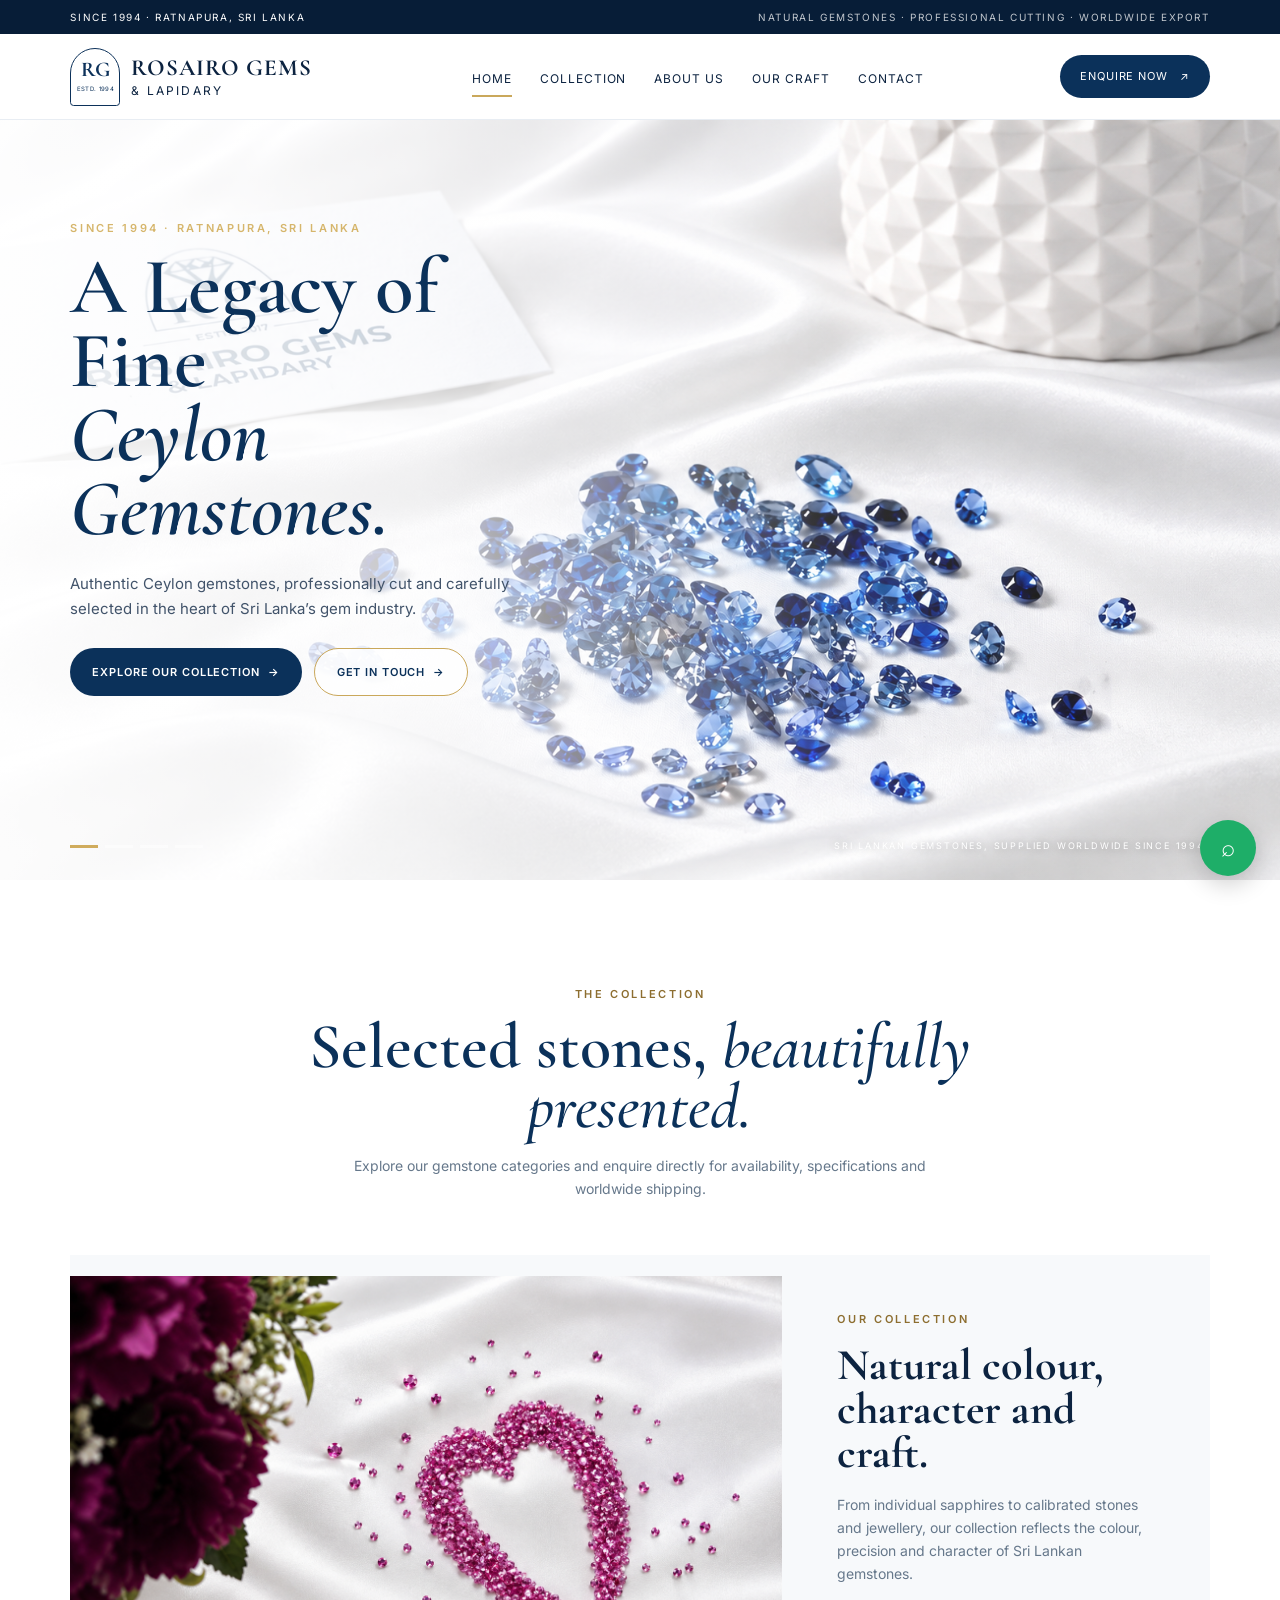
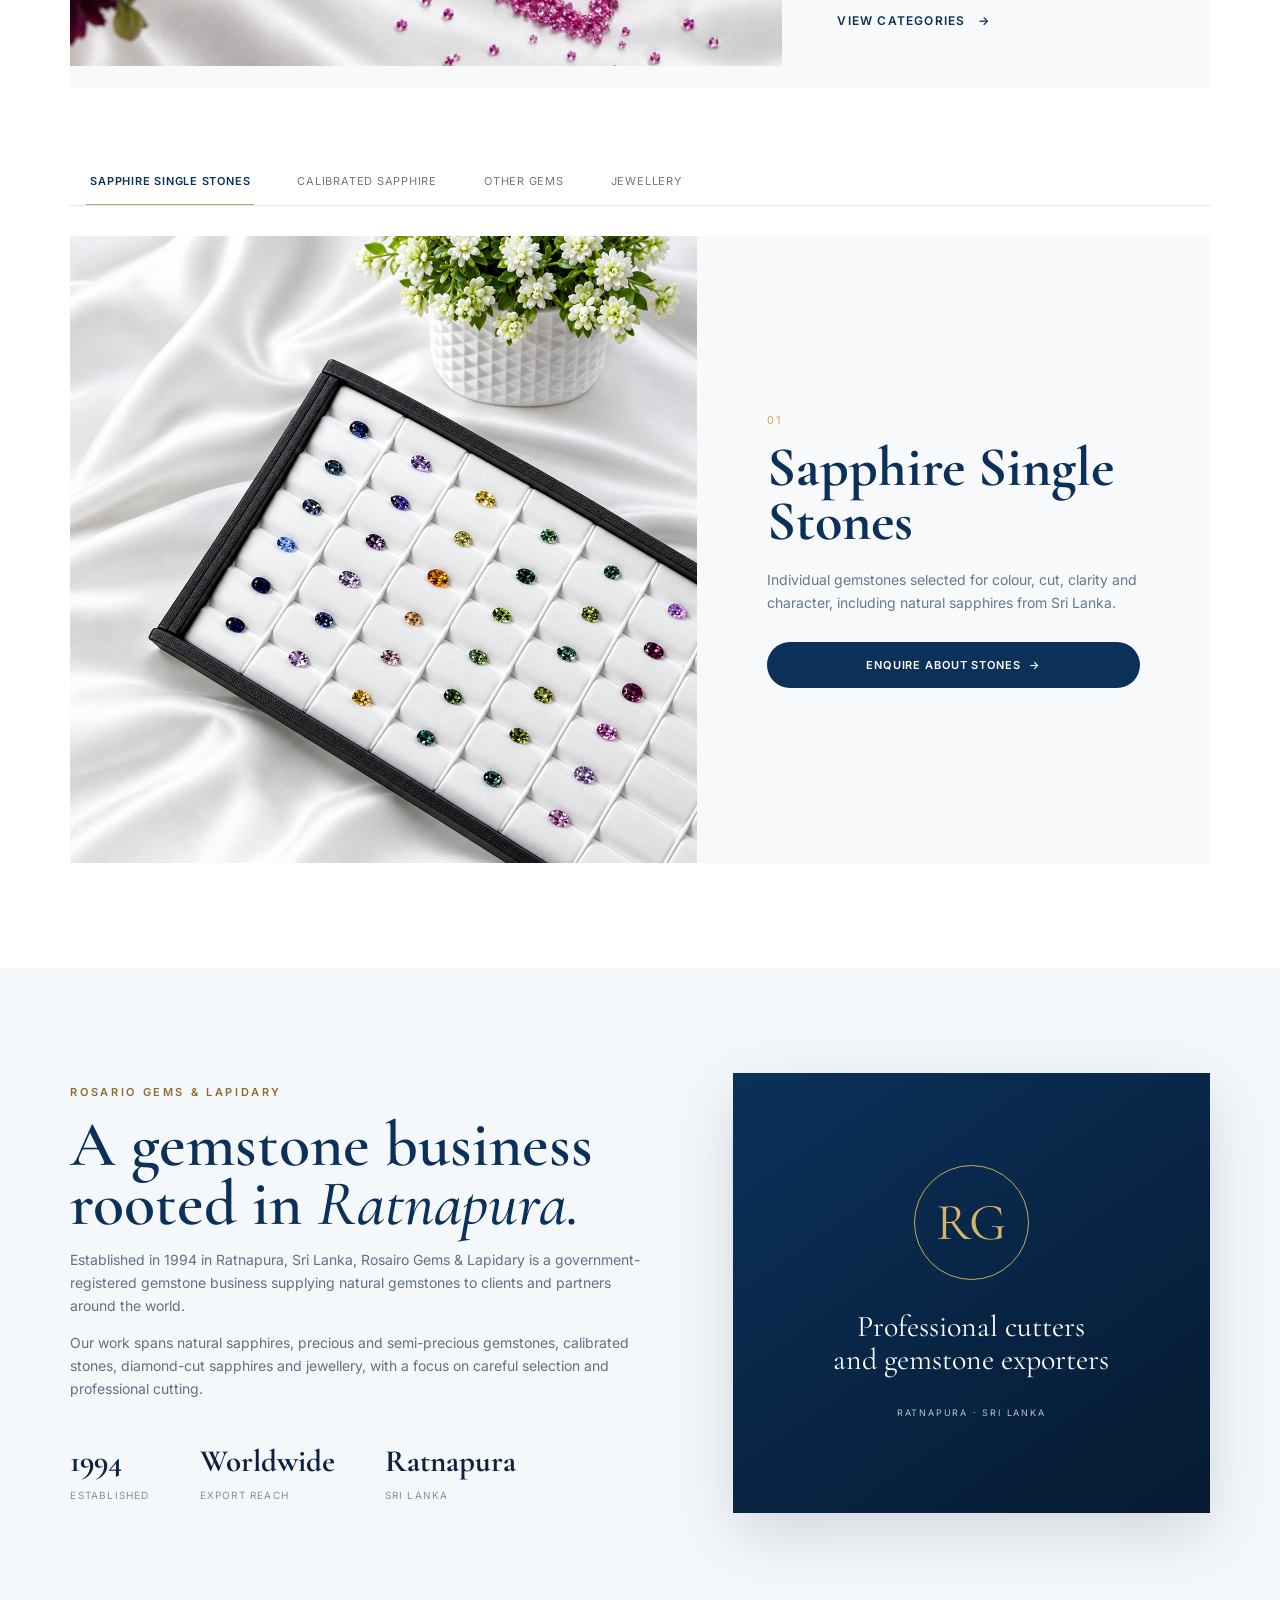
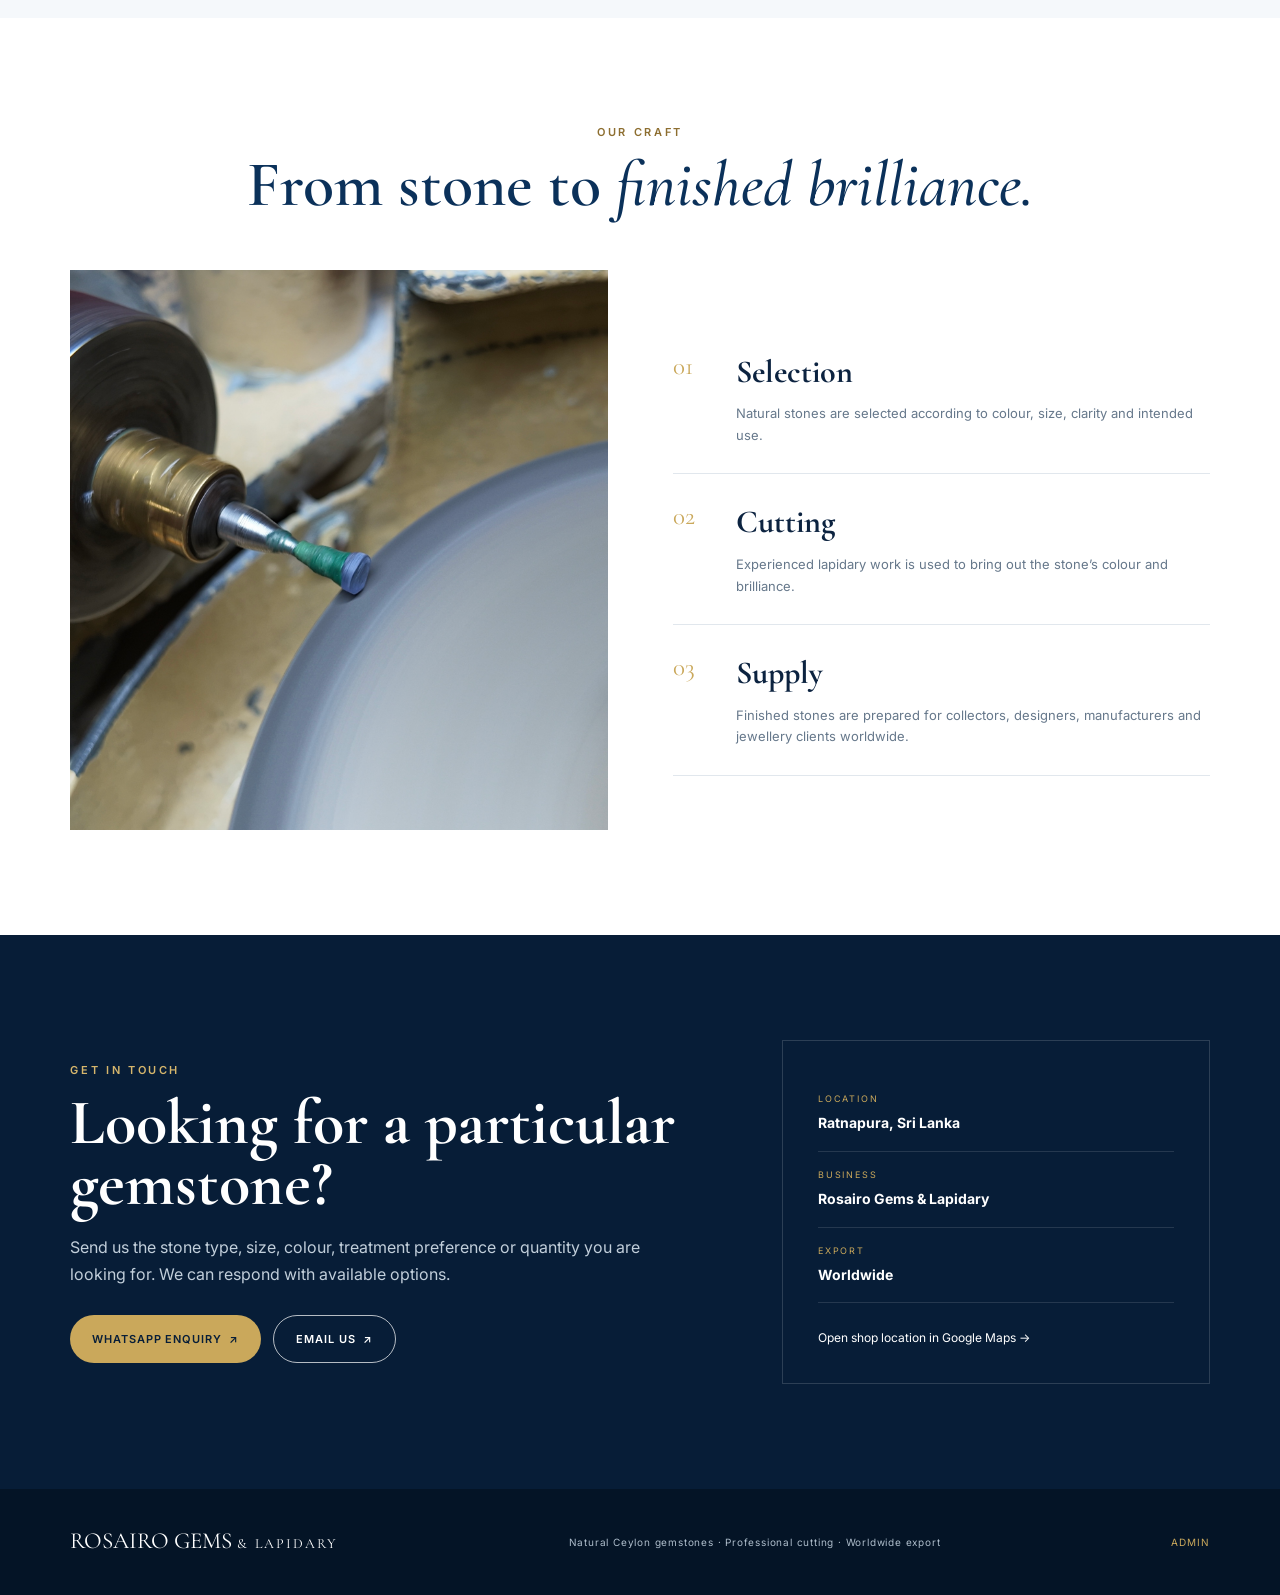
==== commit 51be1a93: "Add files via upload" ====
--- a/index.html
+++ b/index.html
@@ -1,19 +1,205 @@
-<!doctype html><html lang="en"><head><meta charset="utf-8"><meta name="viewport" content="width=device-width,initial-scale=1"><meta name="description" content="Rosairo Gems & Lapidary — Ceylon gemstones, professional cutting and export from Ratnapura, Sri Lanka."><title>Rosairo Gems & Lapidary | Since 1994</title><link rel="stylesheet" href="css/style.css"></head><body><div class="topbar"><div class="container topbar-inner"><span>Gem Merchants · Professional Cutters · Exporters</span><span class="country top-country"><span class="tiny-flag">🇱🇰</span><span>Sri Lanka</span></span></div></div><header class="header"><div class="container nav" id="nav"><a class="brand" href="index.html"><img src="assets/logo.png" alt="Rosairo Gems & Lapidary"></a><nav class="nav-links"><a class="active" href="index.html">Home</a><a href="pages/collections.html">Collections</a><a href="pages/about.html">About Us</a><a href="pages/news.html">News & Events</a><a href="pages/gallery.html">Gallery</a><a href="pages/contact.html">Contact</a></nav><a class="blue-btn" href="https://wa.me/94767308732" target="_blank">Enquire Now</a><button class="menu-toggle" id="menuToggle">☰</button></div></header><main><section class="hero hero-image-marquee">
-<div class="hero-bg-marquee" aria-hidden="true">
-  <div class="hero-bg-track">
-    <div class="hero-bg-set">
-      <div class="hero-bg-item"><img src="assets/home-hero/lapidary-cutting.jpg" alt=""></div>
-      <div class="hero-bg-item"><img src="assets/home-hero/polishing.jpg" alt=""></div>
-      <div class="hero-bg-item"><img src="assets/home-hero/blue-sapphires.jpg" alt=""></div>
-      <div class="hero-bg-item"><img src="assets/home-hero/calibrated-gems.jpg" alt=""></div>
-    </div>
-    <div class="hero-bg-set" aria-hidden="true">
-      <div class="hero-bg-item"><img src="assets/home-hero/lapidary-cutting.jpg" alt=""></div>
-      <div class="hero-bg-item"><img src="assets/home-hero/polishing.jpg" alt=""></div>
-      <div class="hero-bg-item"><img src="assets/home-hero/blue-sapphires.jpg" alt=""></div>
-      <div class="hero-bg-item"><img src="assets/home-hero/calibrated-gems.jpg" alt=""></div>
-    </div>
+<!DOCTYPE html>
+<html lang="en">
+<head>
+  <meta charset="UTF-8">
+  <meta name="viewport" content="width=device-width, initial-scale=1.0">
+  <meta name="description" content="Rosairo Gems & Lapidary — Ceylon gemstones, sapphires, calibrated stones and jewellery from Ratnapura, Sri Lanka.">
+  <title>Rosairo Gems & Lapidary | Since 1994</title>
+  <link rel="preconnect" href="https://fonts.googleapis.com">
+  <link rel="preconnect" href="https://fonts.gstatic.com" crossorigin>
+  <link href="https://fonts.googleapis.com/css2?family=Cormorant+Garamond:wght@500;600;700&family=Inter:wght@400;500;600&display=swap" rel="stylesheet">
+  <link rel="stylesheet" href="styles.css">
+</head>
+<body>
+  <div class="top-strip">
+    <span>Since 1994 · Ratnapura, Sri Lanka</span>
+    <span class="top-strip-right">Natural Gemstones · Professional Cutting · Worldwide Export</span>
   </div>
-</div>
-<div class="hero-bg-overlay"></div>
-<div class="container hero-content"><div class="eyebrow">Since 1994 · Ratnapura, Sri Lanka</div><h1>A Legacy of Fine Ceylon Gemstones.</h1><p>Authentic Ceylon gemstones, professionally cut and carefully selected in the heart of Sri Lanka’s gem industry.</p><div class="hero-actions"><a class="blue-btn" href="pages/collections.html">Explore Our Collection</a><a class="outline-btn" href="pages/contact.html">Get in Touch</a></div></div></section><section class="section"><div class="container home-collection"><div class="collection-preview"><img src="assets/hero-gem.svg" alt="The Collection"></div><div class="collection-copy"><div class="section-kicker">The Collection</div><h2>Discover our curated gemstones.</h2><p>Explore individual Ceylon sapphires and selected precious gemstones. Every stone has its own details, images and enquiry option.</p><a class="collection-link" href="pages/collections.html">Explore the collection →</a></div></div></section><section class="section section-soft"><div class="container"><div class="section-heading map-title"><div class="section-kicker">Get in Touch</div><h2>Visit Rosairo Gems in Ratnapura.</h2><p>Our showroom is located at the Gem & Jewellery Trade Center of the National Gem & Jewellery Authority.</p></div><div class="map-wrap"><div class="map-info"><h3>Rosairo Gems & Lapidary</h3><p>No. 116, Gem & Jewellery Trade Center,<br>National Gem & Jewellery Authority,<br>Ratnapura, Sri Lanka.</p><div class="contact-mini"><a href="tel:+94767308732">+94 76 730 8732</a><a href="tel:+94741729997">+94 74 172 9997</a><a href="mailto:rosairogems83@gmail.com">rosairogems83@gmail.com</a></div><div class="mobile-country">🇱🇰 Sri Lanka</div><a class="blue-btn" href="pages/contact.html">Contact Us</a><a class="map-link" href="https://maps.app.goo.gl/wHTZ5ocNwusnkKqY7" target="_blank" rel="noopener">Open this location in Google Maps →</a></div><div class="map-box"><iframe title="Rosairo Gems location" src="https://www.google.com/maps?q=No.%20116%2C%20Gem%20%26%20Jewellery%20Trade%20Center%2C%20Ratnapura%2C%20Sri%20Lanka&output=embed" loading="lazy"></iframe></div></div></div></section></main><footer class="footer"><div class="container footer-grid"><div><img class="footer-logo" src="assets/logo.png" alt="Rosairo Gems & Lapidary"><p>Gem Merchants, Professional Cutters & Exporters of Ceylon Sapphires, Precious & Semi-Precious Gemstones.</p></div><div><h4>Explore</h4><div class="footer-links"><a href="pages/collections.html">Collections</a><a href="pages/about.html">About Us</a><a href="pages/news.html">News & Events</a><a href="pages/gallery.html">Gallery</a><a href="pages/contact.html">Contact</a></div></div><div><h4>Country</h4><p>🇱🇰 Sri Lanka<br>Ratnapura</p></div></div><div class="container copyright"><span>© <span id="year"></span> Rosairo Gems & Lapidary. All rights reserved.</span><span>Since 1994 · Ratnapura, Sri Lanka</span></div></footer><script src="js/app.js"></script></body></html>
+
+  <header class="site-header">
+    <a class="brand" href="#home" aria-label="Rosairo Gems & Lapidary home">
+      <span class="brand-mark"><span>RG</span><small>ESTD. 1994</small></span>
+      <span class="brand-copy"><strong>ROSAIRO GEMS</strong><em>&amp; LAPIDARY</em></span>
+    </a>
+
+    <nav class="desktop-nav" aria-label="Main navigation">
+      <a class="active" href="#home">Home</a>
+      <a href="#collection">Collection</a>
+      <a href="#about">About Us</a>
+      <a href="#craft">Our Craft</a>
+      <a href="#contact">Contact</a>
+    </nav>
+
+    <a class="header-cta" href="#contact">Enquire Now <span>↗</span></a>
+    <button class="menu-toggle" aria-label="Open menu" aria-expanded="false">☰</button>
+  </header>
+
+  <div class="mobile-menu" id="mobileMenu">
+    <a href="#home">Home</a>
+    <a href="#collection">Collection</a>
+    <a href="#about">About Us</a>
+    <a href="#craft">Our Craft</a>
+    <a href="#contact">Contact</a>
+    <a class="mobile-enquire" href="#contact">Enquire Now</a>
+  </div>
+
+  <main>
+    <section id="home" class="hero" aria-label="Rosairo Gems hero">
+      <div class="hero-slides" id="heroSlides"></div>
+      <div class="hero-overlay"></div>
+      <div class="hero-content">
+        <p class="eyebrow">SINCE 1994 · RATNAPURA, SRI LANKA</p>
+        <h1>A Legacy of Fine<br><span>Ceylon Gemstones.</span></h1>
+        <p class="hero-text">Authentic Ceylon gemstones, professionally cut and carefully selected in the heart of Sri Lanka’s gem industry.</p>
+        <div class="hero-actions">
+          <a class="btn btn-primary" href="#collection">Explore Our Collection <span>→</span></a>
+          <a class="btn btn-light" href="#contact">Get in Touch <span>→</span></a>
+        </div>
+      </div>
+      <div class="hero-bottom">
+        <div class="hero-dots" id="heroDots"></div>
+        <div class="hero-caption">SRI LANKAN GEMSTONES, SUPPLIED WORLDWIDE SINCE 1994.</div>
+      </div>
+    </section>
+
+    <section id="collection" class="section collection-section">
+      <div class="section-heading centered">
+        <p class="eyebrow dark">THE COLLECTION</p>
+        <h2>Selected stones, <em>beautifully presented.</em></h2>
+        <p>Explore our gemstone categories and enquire directly for availability, specifications and worldwide shipping.</p>
+      </div>
+
+      <div class="collection-feature">
+        <div class="feature-image">
+          <img src="assets/collection-the-collection.png" alt="Pink gemstones arranged as a heart on white satin">
+        </div>
+        <div class="feature-copy">
+          <p class="eyebrow dark">OUR COLLECTION</p>
+          <h3>Natural colour, character and craft.</h3>
+          <p>From individual sapphires to calibrated stones and jewellery, our collection reflects the colour, precision and character of Sri Lankan gemstones.</p>
+          <a class="text-link" href="#collection-grid">View categories <span>→</span></a>
+        </div>
+      </div>
+
+      <div class="collection-tabs-wrap" id="collection-grid">
+        <div class="collection-tabs" role="tablist" aria-label="Collection categories">
+          <button class="collection-tab active" data-target="sapphire-single" role="tab">Sapphire Single Stones</button>
+          <button class="collection-tab" data-target="calibrated" role="tab">Calibrated Sapphire</button>
+          <button class="collection-tab" data-target="other-gems" role="tab">Other Gems</button>
+          <button class="collection-tab" data-target="jewellery" role="tab">Jewellery</button>
+        </div>
+      </div>
+
+      <div class="collection-panels">
+        <article class="collection-panel active" id="sapphire-single">
+          <div class="panel-image"><img src="assets/collection-sapphire-single-stones.png" alt="Colourful single gemstones in a display tray"></div>
+          <div class="panel-copy">
+            <span class="panel-number">01</span>
+            <h3>Sapphire Single Stones</h3>
+            <p>Individual gemstones selected for colour, cut, clarity and character, including natural sapphires from Sri Lanka.</p>
+            <a class="btn btn-primary" href="#contact">Enquire About Stones <span>→</span></a>
+          </div>
+        </article>
+
+        <article class="collection-panel" id="calibrated">
+          <div class="panel-image"><img src="assets/collection-calibrated-sapphire.png" alt="Small calibrated blue sapphires in a metal tray"></div>
+          <div class="panel-copy">
+            <span class="panel-number">02</span>
+            <h3>Calibrated Sapphire</h3>
+            <p>Carefully calibrated sapphire sizes for jewellery makers, designers and manufacturers.</p>
+            <a class="btn btn-primary" href="#contact">Enquire About Stones <span>→</span></a>
+          </div>
+        </article>
+
+        <article class="collection-panel" id="other-gems">
+          <div class="panel-image other-gems-placeholder">
+            <div><span>RG</span><strong>Other Gemstones</strong><small>Precious &amp; Semi-Precious</small></div>
+          </div>
+          <div class="panel-copy">
+            <span class="panel-number">03</span>
+            <h3>Other Gems</h3>
+            <p>Precious and semi-precious gemstones selected for jewellery, collecting and creative design.</p>
+            <a class="btn btn-primary" href="#contact">Ask About Other Gems <span>→</span></a>
+          </div>
+        </article>
+
+        <article class="collection-panel" id="jewellery">
+          <div class="panel-image"><img src="assets/collection-jewellery.png" alt="Sapphire and yellow gemstone rings on white satin"></div>
+          <div class="panel-copy">
+            <span class="panel-number">04</span>
+            <h3>Jewellery</h3>
+            <p>Elegant gemstone jewellery presented with the same attention to colour, proportion and craftsmanship.</p>
+            <a class="btn btn-primary" href="#contact">Enquire About Jewellery <span>→</span></a>
+          </div>
+        </article>
+      </div>
+    </section>
+
+    <section id="about" class="section about-section">
+      <div class="about-grid">
+        <div class="about-copy">
+          <p class="eyebrow dark">ROSARIO GEMS &amp; LAPIDARY</p>
+          <h2>A gemstone business rooted in <em>Ratnapura.</em></h2>
+          <p>Established in 1994 in Ratnapura, Sri Lanka, Rosairo Gems &amp; Lapidary is a government-registered gemstone business supplying natural gemstones to clients and partners around the world.</p>
+          <p>Our work spans natural sapphires, precious and semi-precious gemstones, calibrated stones, diamond-cut sapphires and jewellery, with a focus on careful selection and professional cutting.</p>
+          <div class="about-facts">
+            <div><strong>1994</strong><span>Established</span></div>
+            <div><strong>Worldwide</strong><span>Export reach</span></div>
+            <div><strong>Ratnapura</strong><span>Sri Lanka</span></div>
+          </div>
+        </div>
+        <div class="about-card">
+          <div class="about-card-mark">RG</div>
+          <p>Professional cutters<br>and gemstone exporters</p>
+          <span>RATNAPURA · SRI LANKA</span>
+        </div>
+      </div>
+    </section>
+
+    <section id="craft" class="section craft-section">
+      <div class="section-heading centered">
+        <p class="eyebrow dark">OUR CRAFT</p>
+        <h2>From stone to <em>finished brilliance.</em></h2>
+      </div>
+      <div class="craft-grid">
+        <div class="craft-image"><img src="assets/hero-04-lapidary.png" alt="Lapidary polishing work"></div>
+        <div class="craft-copy">
+          <div class="craft-step"><span>01</span><div><h3>Selection</h3><p>Natural stones are selected according to colour, size, clarity and intended use.</p></div></div>
+          <div class="craft-step"><span>02</span><div><h3>Cutting</h3><p>Experienced lapidary work is used to bring out the stone’s colour and brilliance.</p></div></div>
+          <div class="craft-step"><span>03</span><div><h3>Supply</h3><p>Finished stones are prepared for collectors, designers, manufacturers and jewellery clients worldwide.</p></div></div>
+        </div>
+      </div>
+    </section>
+
+    <section id="contact" class="section contact-section">
+      <div class="contact-grid">
+        <div>
+          <p class="eyebrow">GET IN TOUCH</p>
+          <h2>Looking for a particular gemstone?</h2>
+          <p>Send us the stone type, size, colour, treatment preference or quantity you are looking for. We can respond with available options.</p>
+          <div class="contact-actions">
+            <a class="btn btn-gold" href="https://wa.me/" target="_blank" rel="noopener">WhatsApp Enquiry <span>↗</span></a>
+            <a class="btn btn-outline-light" href="mailto:info@rosairogems.com">Email Us <span>↗</span></a>
+          </div>
+        </div>
+        <div class="contact-card">
+          <div><span>LOCATION</span><strong>Ratnapura, Sri Lanka</strong></div>
+          <div><span>BUSINESS</span><strong>Rosairo Gems &amp; Lapidary</strong></div>
+          <div><span>EXPORT</span><strong>Worldwide</strong></div>
+          <a href="https://maps.app.goo.gl/wHTZ5ocNwusnkKqY7" target="_blank" rel="noopener">Open shop location in Google Maps →</a>
+        </div>
+      </div>
+    </section>
+  </main>
+
+  <a class="whatsapp-float" href="https://wa.me/" target="_blank" rel="noopener" aria-label="WhatsApp enquiry">⌕</a>
+
+  <footer class="site-footer">
+    <div class="footer-brand">ROSAIRO GEMS <span>&amp; LAPIDARY</span></div>
+    <p>Natural Ceylon gemstones · Professional cutting · Worldwide export</p>
+    <a href="admin.html">Admin</a>
+  </footer>
+
+  <script src="script.js"></script>
+</body>
+</html>
--- a/styles.css
+++ b/styles.css
@@ -0,0 +1 @@
+*{box-sizing:border-box}html{scroll-behavior:smooth}body{margin:0;background:#fff;color:#0c2340;font-family:Inter,Arial,sans-serif;line-height:1.65}img{max-width:100%;display:block}a{text-decoration:none;color:inherit}button{font:inherit}.top-strip{height:34px;padding:0 5.5%;display:flex;align-items:center;justify-content:space-between;background:#071d37;color:#fff;font-size:10px;letter-spacing:.16em;text-transform:uppercase}.top-strip-right{opacity:.75}.site-header{height:86px;padding:0 5.5%;display:flex;align-items:center;gap:32px;background:#fff;border-bottom:1px solid #e8edf3;position:sticky;top:0;z-index:50}.brand{display:flex;align-items:center;gap:11px;min-width:265px}.brand-mark{width:50px;height:58px;border:1.5px solid #0c315a;border-radius:28px 28px 4px 4px;display:flex;flex-direction:column;align-items:center;justify-content:center;color:#0c315a;position:relative}.brand-mark span{font-family:"Cormorant Garamond",serif;font-size:21px;font-weight:700;line-height:1}.brand-mark small{font-size:6px;letter-spacing:.05em;margin-top:4px}.brand-copy{display:flex;flex-direction:column;line-height:1}.brand-copy strong{font-family:"Cormorant Garamond",serif;font-size:23px;letter-spacing:.04em}.brand-copy em{font-style:normal;font-size:12px;letter-spacing:.18em;margin-top:5px}.desktop-nav{display:flex;gap:28px;align-items:center;justify-content:center;flex:1}.desktop-nav a{font-size:12px;letter-spacing:.08em;text-transform:uppercase;padding:31px 0 26px;position:relative}.desktop-nav a.active:after,.desktop-nav a:hover:after{content:"";position:absolute;left:0;right:0;bottom:18px;height:2px;background:#caa85b}.header-cta,.btn{border-radius:999px;transition:.25s ease}.header-cta{background:#0b315a;color:#fff;padding:12px 20px;font-size:11px;letter-spacing:.08em;text-transform:uppercase;white-space:nowrap}.header-cta span,.btn span{margin-left:8px}.header-cta:hover,.btn-primary:hover{transform:translateY(-2px);background:#061d36}.menu-toggle{display:none;border:0;background:none;font-size:25px;color:#0b315a}.mobile-menu{display:none}.hero{height:min(760px,calc(100vh - 120px));min-height:610px;position:relative;overflow:hidden;background:#eef2f6}.hero-slides,.hero-slide{position:absolute;inset:0}.hero-slide{opacity:0;transition:opacity 1.5s ease;background-size:cover;background-position:center}.hero-slide.active{opacity:1}.hero-overlay{position:absolute;inset:0;background:linear-gradient(90deg,rgba(255,255,255,.94) 0%,rgba(255,255,255,.78) 33%,rgba(255,255,255,.18) 65%,rgba(255,255,255,.05) 100%)}.hero-content{position:relative;z-index:3;max-width:620px;padding:11vh 5.5% 0}.eyebrow{font-size:11px;letter-spacing:.24em;color:#d6b66c;font-weight:600;margin:0 0 14px;text-transform:uppercase}.eyebrow.dark{color:#8d6e30}.hero h1,.section-heading h2,.about-copy h2{font-family:"Cormorant Garamond",Georgia,serif;font-size:clamp(52px,6.2vw,88px);line-height:.93;margin:0;color:#0b315a;font-weight:600}.hero h1 span{font-style:italic}.hero-text{max-width:540px;color:#41536a;font-size:15px;margin:26px 0}.hero-actions{display:flex;gap:12px;flex-wrap:wrap}.btn{display:inline-flex;align-items:center;justify-content:center;padding:14px 22px;font-size:11px;letter-spacing:.08em;text-transform:uppercase;font-weight:600}.btn-primary{background:#0b315a;color:#fff}.btn-light{background:rgba(255,255,255,.86);border:1px solid #caa85b;color:#0b315a}.btn-gold{background:#caa85b;color:#081e38}.btn-outline-light{border:1px solid rgba(255,255,255,.7);color:#fff}.hero-bottom{position:absolute;z-index:3;left:5.5%;right:5.5%;bottom:26px;display:flex;align-items:center;justify-content:space-between}.hero-dots{display:flex;gap:7px}.hero-dot{width:28px;height:3px;background:rgba(255,255,255,.55);border:0;padding:0}.hero-dot.active{background:#d0ac5d}.hero-caption{font-size:9px;letter-spacing:.2em;color:#fff;text-shadow:0 1px 8px rgba(0,0,0,.35)}.section{padding:105px 5.5%}.section-heading{max-width:800px}.section-heading.centered{text-align:center;margin:0 auto 55px}.section-heading h2{font-size:clamp(43px,5vw,68px)}.section-heading h2 em,.about-copy h2 em{font-style:italic;font-weight:500}.section-heading>p:last-child{color:#66788b;max-width:640px;margin:18px auto 0;font-size:14px}.collection-feature{max-width:1180px;margin:0 auto 70px;display:grid;grid-template-columns:1.25fr .75fr;align-items:center;background:#f7f9fb}.feature-image{height:390px;overflow:hidden}.feature-image img{width:100%;height:100%;object-fit:cover;object-position:center}.feature-copy{padding:55px}.feature-copy h3{font-family:"Cormorant Garamond",serif;font-size:44px;line-height:1;margin:0 0 18px}.feature-copy p:not(.eyebrow){color:#66788b;font-size:14px}.text-link{display:inline-block;margin-top:12px;color:#0b315a;font-size:12px;text-transform:uppercase;letter-spacing:.1em;font-weight:600}.text-link span{margin-left:8px}.collection-tabs-wrap{max-width:1180px;margin:0 auto 30px;overflow:hidden}.collection-tabs{display:flex;gap:7px;border-bottom:1px solid #dfe6ed;overflow-x:auto;scrollbar-width:none}.collection-tabs::-webkit-scrollbar{display:none}.collection-tab{flex:0 0 auto;border:0;background:none;color:#6a7887;padding:15px 20px;font-size:11px;letter-spacing:.07em;text-transform:uppercase;cursor:pointer;position:relative}.collection-tab.active{color:#0b315a;font-weight:600}.collection-tab.active:after{content:"";position:absolute;left:16px;right:16px;bottom:-1px;height:2px;background:#caa85b}.collection-panels{max-width:1180px;margin:auto}.collection-panel{display:none;grid-template-columns:1.1fr .9fr;min-height:490px;background:#f7f9fb}.collection-panel.active{display:grid}.panel-image{min-height:490px;overflow:hidden}.panel-image img{width:100%;height:100%;object-fit:cover}.panel-copy{padding:70px;display:flex;flex-direction:column;justify-content:center}.panel-number{font-size:11px;letter-spacing:.2em;color:#caa85b;margin-bottom:12px}.panel-copy h3{font-family:"Cormorant Garamond",serif;font-size:56px;line-height:.95;margin:0 0 20px;color:#0b315a}.panel-copy p{color:#66788b;font-size:14px;max-width:470px;margin:0 0 28px}.other-gems-placeholder{display:flex;align-items:center;justify-content:center;background:radial-gradient(circle at 30% 30%,#d9e7f4,#f5f7f9 55%,#c9d6e1)}.other-gems-placeholder div{text-align:center;color:#0b315a}.other-gems-placeholder span{display:block;font-family:"Cormorant Garamond",serif;font-size:72px;border:1px solid #0b315a;width:115px;height:115px;border-radius:60px;line-height:112px;margin:auto auto 18px}.other-gems-placeholder strong{display:block;font-family:"Cormorant Garamond",serif;font-size:34px}.other-gems-placeholder small{letter-spacing:.16em;text-transform:uppercase}.about-section{background:#f5f8fb}.about-grid{max-width:1180px;margin:auto;display:grid;grid-template-columns:1.1fr .9fr;gap:80px;align-items:center}.about-copy h2{font-size:64px}.about-copy>p:not(.eyebrow){color:#5f7183;font-size:14px}.about-facts{display:flex;gap:50px;margin-top:35px}.about-facts div{display:flex;flex-direction:column}.about-facts strong{font-family:"Cormorant Garamond",serif;font-size:31px}.about-facts span{font-size:10px;letter-spacing:.12em;text-transform:uppercase;color:#8190a0}.about-card{min-height:440px;background:linear-gradient(145deg,#0b315a,#061a31);color:#fff;display:flex;flex-direction:column;align-items:center;justify-content:center;text-align:center;box-shadow:0 20px 60px rgba(8,29,53,.15)}.about-card-mark{width:115px;height:115px;border:1px solid #caa85b;border-radius:60px;display:grid;place-items:center;font-family:"Cormorant Garamond",serif;font-size:52px;color:#d5b46b}.about-card p{font-family:"Cormorant Garamond",serif;font-size:30px;line-height:1.1}.about-card span{font-size:9px;letter-spacing:.2em;color:#b9c7d5}.craft-grid{max-width:1180px;margin:auto;display:grid;grid-template-columns:1fr 1fr;gap:65px;align-items:center}.craft-image{height:560px;overflow:hidden}.craft-image img{width:100%;height:100%;object-fit:cover;object-position:center}.craft-step{display:grid;grid-template-columns:45px 1fr;gap:18px;padding:22px 0;border-bottom:1px solid #e1e7ed}.craft-step>span{font-family:"Cormorant Garamond",serif;font-size:25px;color:#caa85b}.craft-step h3{font-family:"Cormorant Garamond",serif;font-size:32px;margin:0}.craft-step p{font-size:13px;color:#66788b;margin:5px 0}.contact-section{background:#071d37;color:#fff}.contact-grid{max-width:1180px;margin:auto;display:grid;grid-template-columns:1.2fr .8fr;gap:70px;align-items:center}.contact-grid h2{font-family:"Cormorant Garamond",serif;font-size:64px;line-height:.95;margin:0 0 20px}.contact-grid>div>p:not(.eyebrow){color:#c1ceda;max-width:620px}.contact-actions{display:flex;gap:12px;margin-top:28px;flex-wrap:wrap}.contact-card{border:1px solid rgba(255,255,255,.15);padding:35px}.contact-card div{padding:16px 0;border-bottom:1px solid rgba(255,255,255,.12)}.contact-card span{display:block;color:#caa85b;font-size:9px;letter-spacing:.2em}.contact-card strong{display:block;margin-top:5px;font-size:14px}.contact-card>a{display:block;margin-top:25px;color:#fff;font-size:12px}.whatsapp-float{position:fixed;right:24px;bottom:24px;width:56px;height:56px;border-radius:50%;display:grid;place-items:center;background:#1eae68;color:#fff;font-size:24px;z-index:60;box-shadow:0 8px 25px rgba(0,0,0,.2)}.site-footer{padding:34px 5.5%;display:flex;align-items:center;justify-content:space-between;gap:20px;background:#041426;color:#aebdcb}.footer-brand{font-family:"Cormorant Garamond",serif;color:#fff;font-size:23px}.footer-brand span{font-size:14px;letter-spacing:.15em}.site-footer p{font-size:10px;letter-spacing:.08em}.site-footer>a{font-size:10px;color:#caa85b;text-transform:uppercase;letter-spacing:.1em}@media(max-width:1000px){.desktop-nav{gap:15px}.brand{min-width:225px}.header-cta{display:none}.collection-feature,.collection-panel,.about-grid,.craft-grid,.contact-grid{grid-template-columns:1fr}.feature-image{height:330px}.feature-copy{padding:42px}.panel-image{min-height:360px;height:360px}.panel-copy{padding:45px}.about-card{min-height:350px}.craft-image{height:400px}.contact-grid{gap:45px}}@media(max-width:760px){.top-strip{height:30px;padding:0 18px;font-size:8px}.top-strip-right{display:none}.site-header{height:76px;padding:0 18px;justify-content:space-between}.brand{min-width:0;gap:8px}.brand-mark{width:40px;height:47px}.brand-mark span{font-size:17px}.brand-copy strong{font-size:18px}.brand-copy em{font-size:9px}.desktop-nav{display:none}.menu-toggle{display:block}.mobile-menu{position:fixed;top:106px;left:0;right:0;background:#fff;z-index:49;display:none;flex-direction:column;border-bottom:1px solid #e1e7ed;box-shadow:0 12px 30px rgba(0,0,0,.08)}.mobile-menu.open{display:flex}.mobile-menu a{padding:16px 22px;border-bottom:1px solid #edf1f5;font-size:12px;text-transform:uppercase;letter-spacing:.1em}.mobile-enquire{background:#0b315a;color:#fff!important}.hero{min-height:700px;height:calc(100svh - 106px)}.hero-overlay{background:linear-gradient(180deg,rgba(255,255,255,.75) 0%,rgba(255,255,255,.52) 45%,rgba(255,255,255,.12) 100%)}.hero-content{padding:10vh 20px 0}.hero h1{font-size:50px}.hero-text{font-size:13px;max-width:390px}.hero-actions .btn{padding:13px 17px}.hero-bottom{left:20px;right:20px;bottom:20px;align-items:flex-end}.hero-caption{display:none}.section{padding:75px 20px}.section-heading h2{font-size:46px}.collection-feature{margin-bottom:45px}.feature-image{height:300px}.feature-copy{padding:32px 25px}.feature-copy h3{font-size:39px}.collection-tabs-wrap{margin-left:-20px;margin-right:-20px;padding:0 20px}.collection-tabs{gap:0}.collection-tab{padding:15px 17px;font-size:10px}.collection-panel{min-height:0}.panel-image{height:280px;min-height:280px}.panel-copy{padding:35px 25px}.panel-copy h3{font-size:45px}.about-copy h2,.contact-grid h2{font-size:48px}.about-facts{gap:22px;flex-wrap:wrap}.craft-grid{gap:30px}.craft-image{height:320px}.contact-actions .btn{width:100%}.site-footer{flex-direction:column;align-items:flex-start}.whatsapp-float{width:50px;height:50px;right:18px;bottom:18px}.collection-tabs{overscroll-behavior-x:contain;-webkit-overflow-scrolling:touch}.panel-image img{object-position:center}.feature-image img{object-position:center}.collection-panel#sapphire-single .panel-image img{object-position:center}.collection-panel#calibrated .panel-image img{object-position:center}.collection-panel#jewellery .panel-image img{object-position:center}}
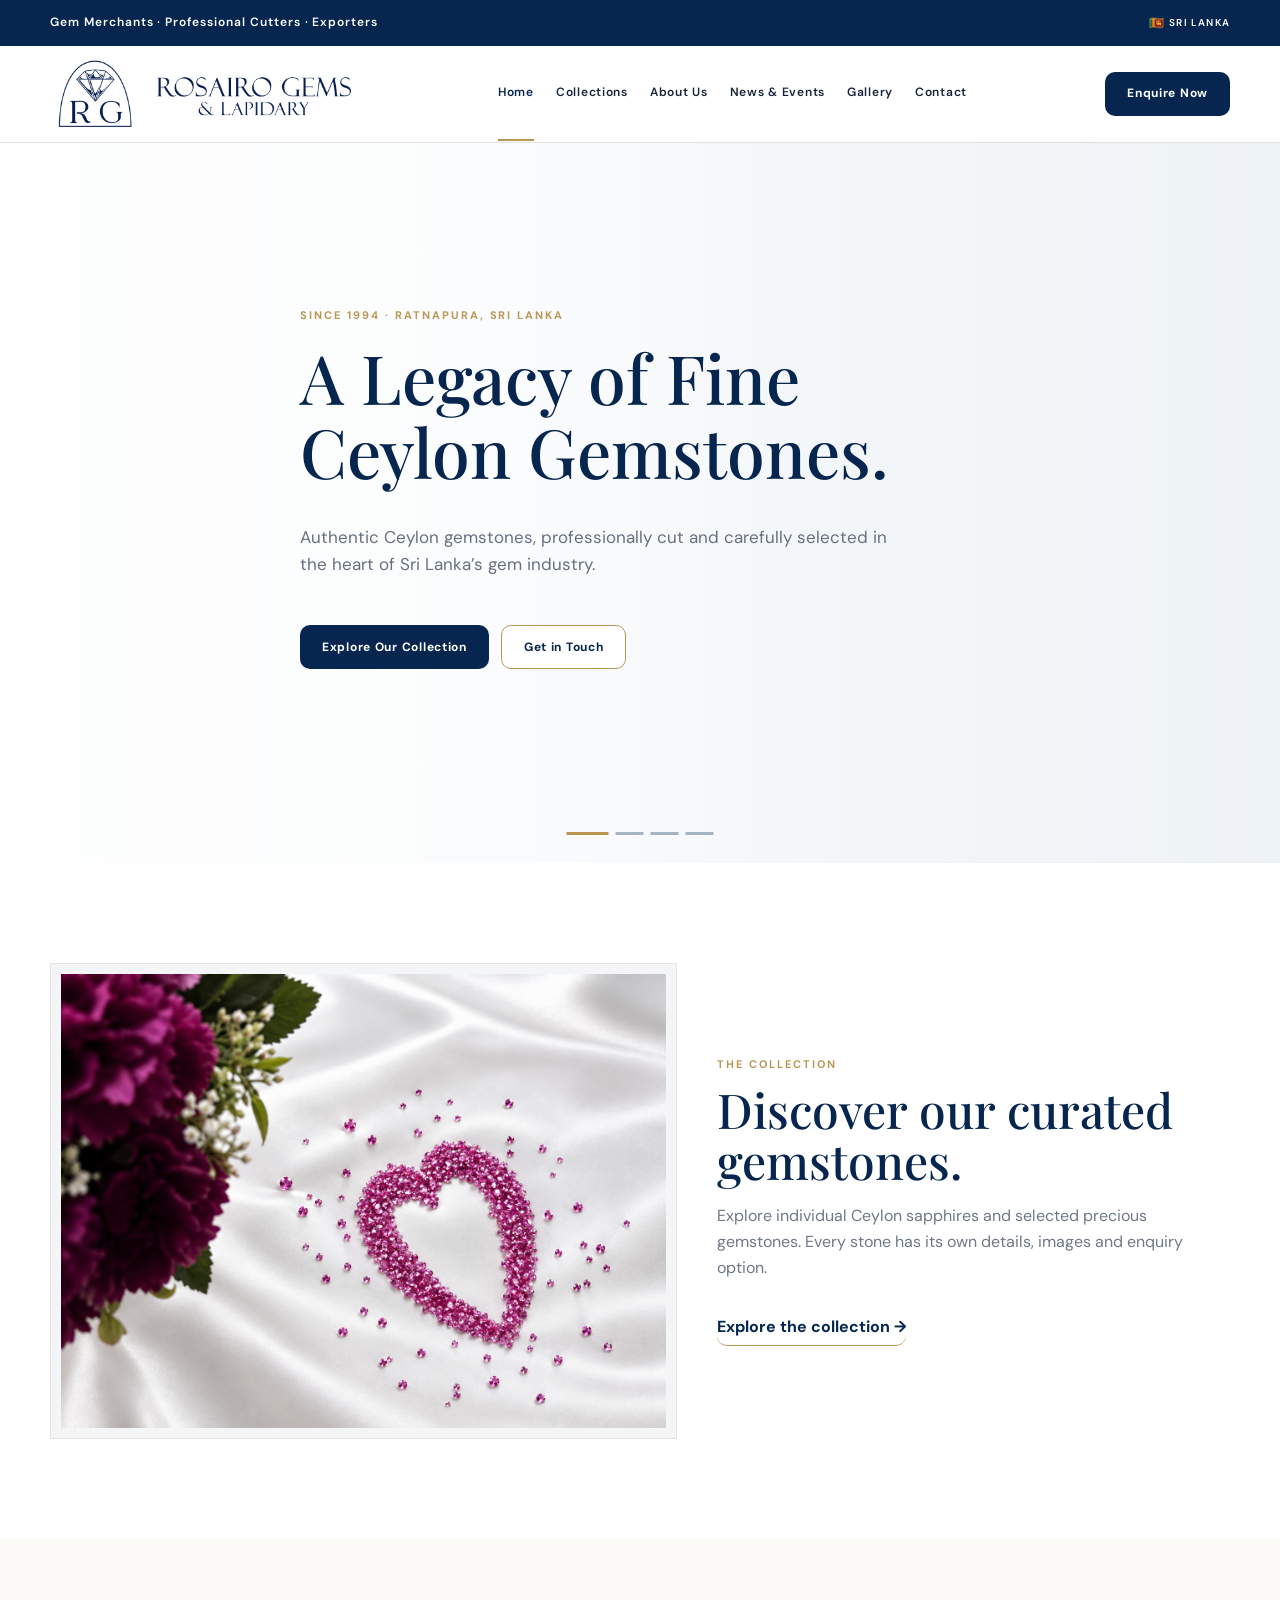
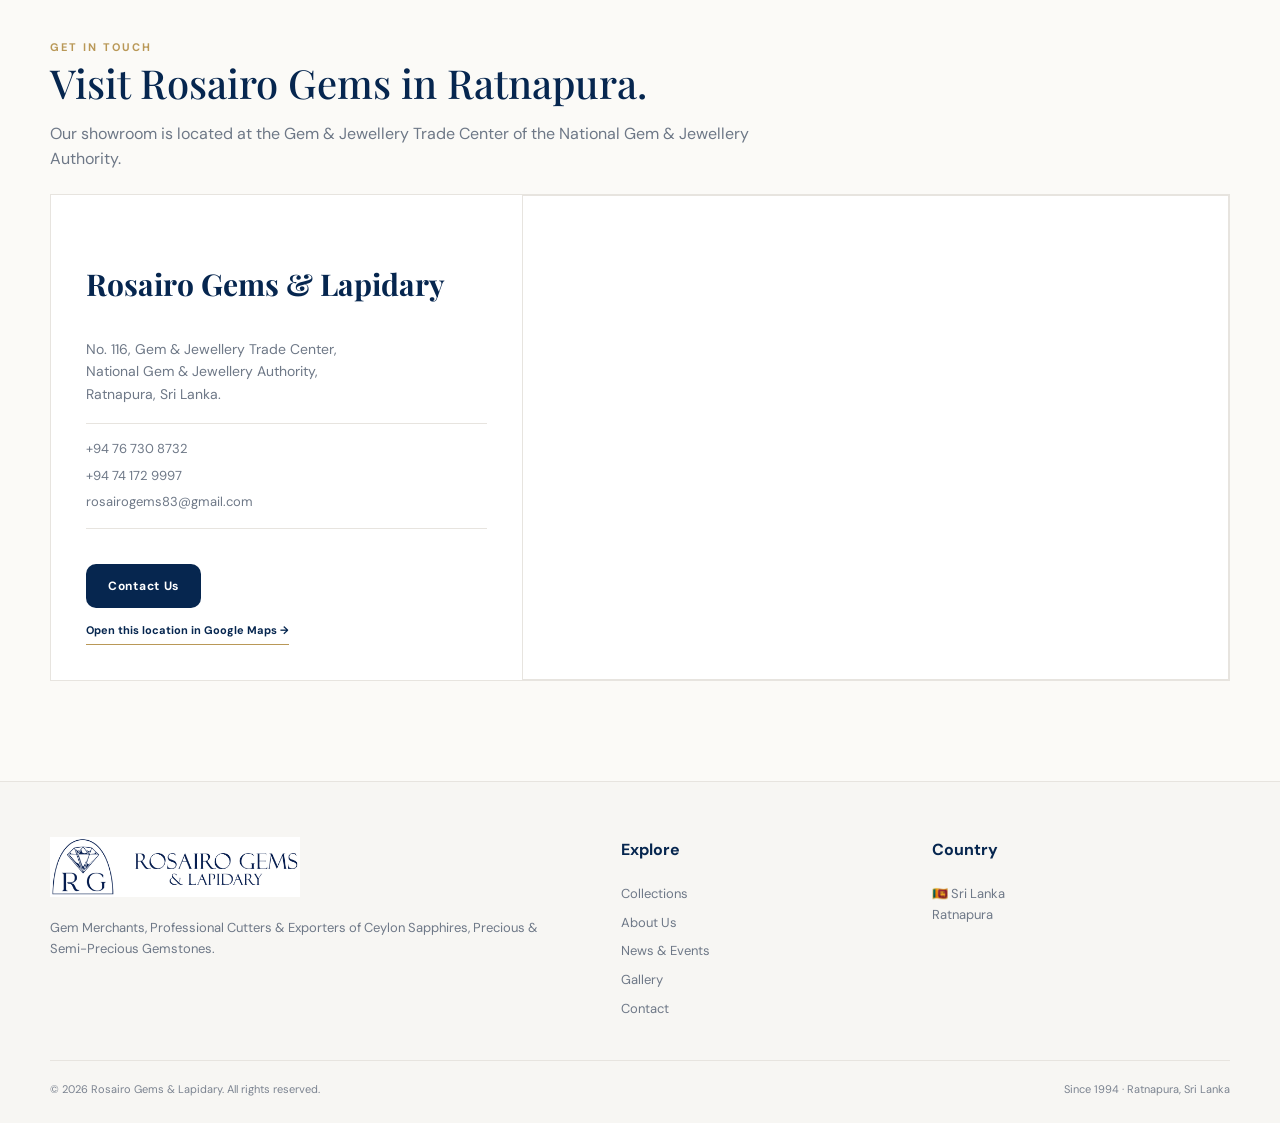
==== commit 61a152a5: "Add files via upload" ====
--- a/index.html
+++ b/index.html
@@ -1,205 +1,21 @@
-<!DOCTYPE html>
-<html lang="en">
-<head>
-  <meta charset="UTF-8">
-  <meta name="viewport" content="width=device-width, initial-scale=1.0">
-  <meta name="description" content="Rosairo Gems & Lapidary — Ceylon gemstones, sapphires, calibrated stones and jewellery from Ratnapura, Sri Lanka.">
-  <title>Rosairo Gems & Lapidary | Since 1994</title>
-  <link rel="preconnect" href="https://fonts.googleapis.com">
-  <link rel="preconnect" href="https://fonts.gstatic.com" crossorigin>
-  <link href="https://fonts.googleapis.com/css2?family=Cormorant+Garamond:wght@500;600;700&family=Inter:wght@400;500;600&display=swap" rel="stylesheet">
-  <link rel="stylesheet" href="styles.css">
-</head>
-<body>
-  <div class="top-strip">
-    <span>Since 1994 · Ratnapura, Sri Lanka</span>
-    <span class="top-strip-right">Natural Gemstones · Professional Cutting · Worldwide Export</span>
+<!doctype html><html lang="en"><head><meta charset="utf-8"><meta name="viewport" content="width=device-width,initial-scale=1"><meta name="description" content="Rosairo Gems & Lapidary — Ceylon gemstones, professional cutting and export from Ratnapura, Sri Lanka."><title>Rosairo Gems & Lapidary | Since 1994</title><link rel="stylesheet" href="css/style.css"></head><body><div class="topbar"><div class="container topbar-inner"><span>Gem Merchants · Professional Cutters · Exporters</span><span class="country top-country"><span class="tiny-flag">🇱🇰</span><span>Sri Lanka</span></span></div></div><header class="header"><div class="container nav" id="nav"><a class="brand" href="index.html"><img src="assets/logo.png" alt="Rosairo Gems & Lapidary"></a><nav class="nav-links"><a class="active" href="index.html">Home</a><a href="pages/collections.html">Collections</a><a href="pages/about.html">About Us</a><a href="pages/news.html">News & Events</a><a href="pages/gallery.html">Gallery</a><a href="pages/contact.html">Contact</a></nav><a class="blue-btn" href="https://wa.me/94767308732" target="_blank">Enquire Now</a><button class="menu-toggle" id="menuToggle">☰</button></div></header><main><section class="hero home-hero" id="home">
+  <div class="hero-background" id="heroBackground" aria-hidden="true">
+    <div class="hero-bg-slide active" style="background-image:url("assets/hero-01-blue-sapphire.png")"></div>
+    <div class="hero-bg-slide" style="background-image:url("assets/hero-02-pink-gems.png")"></div>
+    <div class="hero-bg-slide" style="background-image:url("assets/hero-03-jewellery.png")"></div>
+    <div class="hero-bg-slide" style="background-image:url("assets/hero-04-lapidary.jpg")"></div>
   </div>
-
-  <header class="site-header">
-    <a class="brand" href="#home" aria-label="Rosairo Gems & Lapidary home">
-      <span class="brand-mark"><span>RG</span><small>ESTD. 1994</small></span>
-      <span class="brand-copy"><strong>ROSAIRO GEMS</strong><em>&amp; LAPIDARY</em></span>
-    </a>
-
-    <nav class="desktop-nav" aria-label="Main navigation">
-      <a class="active" href="#home">Home</a>
-      <a href="#collection">Collection</a>
-      <a href="#about">About Us</a>
-      <a href="#craft">Our Craft</a>
-      <a href="#contact">Contact</a>
-    </nav>
-
-    <a class="header-cta" href="#contact">Enquire Now <span>↗</span></a>
-    <button class="menu-toggle" aria-label="Open menu" aria-expanded="false">☰</button>
-  </header>
-
-  <div class="mobile-menu" id="mobileMenu">
-    <a href="#home">Home</a>
-    <a href="#collection">Collection</a>
-    <a href="#about">About Us</a>
-    <a href="#craft">Our Craft</a>
-    <a href="#contact">Contact</a>
-    <a class="mobile-enquire" href="#contact">Enquire Now</a>
+  <div class="hero-bg-overlay"></div>
+  <div class="container hero-content">
+    <div class="eyebrow">Since 1994 · Ratnapura, Sri Lanka</div>
+    <h1>A Legacy of Fine Ceylon Gemstones.</h1>
+    <p>Authentic Ceylon gemstones, professionally cut and carefully selected in the heart of Sri Lanka’s gem industry.</p>
+    <div class="hero-actions">
+      <a class="blue-btn" href="pages/collections.html">Explore Our Collection</a>
+      <a class="outline-btn" href="pages/contact.html">Get in Touch</a>
+    </div>
   </div>
-
-  <main>
-    <section id="home" class="hero" aria-label="Rosairo Gems hero">
-      <div class="hero-slides" id="heroSlides"></div>
-      <div class="hero-overlay"></div>
-      <div class="hero-content">
-        <p class="eyebrow">SINCE 1994 · RATNAPURA, SRI LANKA</p>
-        <h1>A Legacy of Fine<br><span>Ceylon Gemstones.</span></h1>
-        <p class="hero-text">Authentic Ceylon gemstones, professionally cut and carefully selected in the heart of Sri Lanka’s gem industry.</p>
-        <div class="hero-actions">
-          <a class="btn btn-primary" href="#collection">Explore Our Collection <span>→</span></a>
-          <a class="btn btn-light" href="#contact">Get in Touch <span>→</span></a>
-        </div>
-      </div>
-      <div class="hero-bottom">
-        <div class="hero-dots" id="heroDots"></div>
-        <div class="hero-caption">SRI LANKAN GEMSTONES, SUPPLIED WORLDWIDE SINCE 1994.</div>
-      </div>
-    </section>
-
-    <section id="collection" class="section collection-section">
-      <div class="section-heading centered">
-        <p class="eyebrow dark">THE COLLECTION</p>
-        <h2>Selected stones, <em>beautifully presented.</em></h2>
-        <p>Explore our gemstone categories and enquire directly for availability, specifications and worldwide shipping.</p>
-      </div>
-
-      <div class="collection-feature">
-        <div class="feature-image">
-          <img src="assets/collection-the-collection.png" alt="Pink gemstones arranged as a heart on white satin">
-        </div>
-        <div class="feature-copy">
-          <p class="eyebrow dark">OUR COLLECTION</p>
-          <h3>Natural colour, character and craft.</h3>
-          <p>From individual sapphires to calibrated stones and jewellery, our collection reflects the colour, precision and character of Sri Lankan gemstones.</p>
-          <a class="text-link" href="#collection-grid">View categories <span>→</span></a>
-        </div>
-      </div>
-
-      <div class="collection-tabs-wrap" id="collection-grid">
-        <div class="collection-tabs" role="tablist" aria-label="Collection categories">
-          <button class="collection-tab active" data-target="sapphire-single" role="tab">Sapphire Single Stones</button>
-          <button class="collection-tab" data-target="calibrated" role="tab">Calibrated Sapphire</button>
-          <button class="collection-tab" data-target="other-gems" role="tab">Other Gems</button>
-          <button class="collection-tab" data-target="jewellery" role="tab">Jewellery</button>
-        </div>
-      </div>
-
-      <div class="collection-panels">
-        <article class="collection-panel active" id="sapphire-single">
-          <div class="panel-image"><img src="assets/collection-sapphire-single-stones.png" alt="Colourful single gemstones in a display tray"></div>
-          <div class="panel-copy">
-            <span class="panel-number">01</span>
-            <h3>Sapphire Single Stones</h3>
-            <p>Individual gemstones selected for colour, cut, clarity and character, including natural sapphires from Sri Lanka.</p>
-            <a class="btn btn-primary" href="#contact">Enquire About Stones <span>→</span></a>
-          </div>
-        </article>
-
-        <article class="collection-panel" id="calibrated">
-          <div class="panel-image"><img src="assets/collection-calibrated-sapphire.png" alt="Small calibrated blue sapphires in a metal tray"></div>
-          <div class="panel-copy">
-            <span class="panel-number">02</span>
-            <h3>Calibrated Sapphire</h3>
-            <p>Carefully calibrated sapphire sizes for jewellery makers, designers and manufacturers.</p>
-            <a class="btn btn-primary" href="#contact">Enquire About Stones <span>→</span></a>
-          </div>
-        </article>
-
-        <article class="collection-panel" id="other-gems">
-          <div class="panel-image other-gems-placeholder">
-            <div><span>RG</span><strong>Other Gemstones</strong><small>Precious &amp; Semi-Precious</small></div>
-          </div>
-          <div class="panel-copy">
-            <span class="panel-number">03</span>
-            <h3>Other Gems</h3>
-            <p>Precious and semi-precious gemstones selected for jewellery, collecting and creative design.</p>
-            <a class="btn btn-primary" href="#contact">Ask About Other Gems <span>→</span></a>
-          </div>
-        </article>
-
-        <article class="collection-panel" id="jewellery">
-          <div class="panel-image"><img src="assets/collection-jewellery.png" alt="Sapphire and yellow gemstone rings on white satin"></div>
-          <div class="panel-copy">
-            <span class="panel-number">04</span>
-            <h3>Jewellery</h3>
-            <p>Elegant gemstone jewellery presented with the same attention to colour, proportion and craftsmanship.</p>
-            <a class="btn btn-primary" href="#contact">Enquire About Jewellery <span>→</span></a>
-          </div>
-        </article>
-      </div>
-    </section>
-
-    <section id="about" class="section about-section">
-      <div class="about-grid">
-        <div class="about-copy">
-          <p class="eyebrow dark">ROSARIO GEMS &amp; LAPIDARY</p>
-          <h2>A gemstone business rooted in <em>Ratnapura.</em></h2>
-          <p>Established in 1994 in Ratnapura, Sri Lanka, Rosairo Gems &amp; Lapidary is a government-registered gemstone business supplying natural gemstones to clients and partners around the world.</p>
-          <p>Our work spans natural sapphires, precious and semi-precious gemstones, calibrated stones, diamond-cut sapphires and jewellery, with a focus on careful selection and professional cutting.</p>
-          <div class="about-facts">
-            <div><strong>1994</strong><span>Established</span></div>
-            <div><strong>Worldwide</strong><span>Export reach</span></div>
-            <div><strong>Ratnapura</strong><span>Sri Lanka</span></div>
-          </div>
-        </div>
-        <div class="about-card">
-          <div class="about-card-mark">RG</div>
-          <p>Professional cutters<br>and gemstone exporters</p>
-          <span>RATNAPURA · SRI LANKA</span>
-        </div>
-      </div>
-    </section>
-
-    <section id="craft" class="section craft-section">
-      <div class="section-heading centered">
-        <p class="eyebrow dark">OUR CRAFT</p>
-        <h2>From stone to <em>finished brilliance.</em></h2>
-      </div>
-      <div class="craft-grid">
-        <div class="craft-image"><img src="assets/hero-04-lapidary.png" alt="Lapidary polishing work"></div>
-        <div class="craft-copy">
-          <div class="craft-step"><span>01</span><div><h3>Selection</h3><p>Natural stones are selected according to colour, size, clarity and intended use.</p></div></div>
-          <div class="craft-step"><span>02</span><div><h3>Cutting</h3><p>Experienced lapidary work is used to bring out the stone’s colour and brilliance.</p></div></div>
-          <div class="craft-step"><span>03</span><div><h3>Supply</h3><p>Finished stones are prepared for collectors, designers, manufacturers and jewellery clients worldwide.</p></div></div>
-        </div>
-      </div>
-    </section>
-
-    <section id="contact" class="section contact-section">
-      <div class="contact-grid">
-        <div>
-          <p class="eyebrow">GET IN TOUCH</p>
-          <h2>Looking for a particular gemstone?</h2>
-          <p>Send us the stone type, size, colour, treatment preference or quantity you are looking for. We can respond with available options.</p>
-          <div class="contact-actions">
-            <a class="btn btn-gold" href="https://wa.me/" target="_blank" rel="noopener">WhatsApp Enquiry <span>↗</span></a>
-            <a class="btn btn-outline-light" href="mailto:info@rosairogems.com">Email Us <span>↗</span></a>
-          </div>
-        </div>
-        <div class="contact-card">
-          <div><span>LOCATION</span><strong>Ratnapura, Sri Lanka</strong></div>
-          <div><span>BUSINESS</span><strong>Rosairo Gems &amp; Lapidary</strong></div>
-          <div><span>EXPORT</span><strong>Worldwide</strong></div>
-          <a href="https://maps.app.goo.gl/wHTZ5ocNwusnkKqY7" target="_blank" rel="noopener">Open shop location in Google Maps →</a>
-        </div>
-      </div>
-    </section>
-  </main>
-
-  <a class="whatsapp-float" href="https://wa.me/" target="_blank" rel="noopener" aria-label="WhatsApp enquiry">⌕</a>
-
-  <footer class="site-footer">
-    <div class="footer-brand">ROSAIRO GEMS <span>&amp; LAPIDARY</span></div>
-    <p>Natural Ceylon gemstones · Professional cutting · Worldwide export</p>
-    <a href="admin.html">Admin</a>
-  </footer>
-
-  <script src="script.js"></script>
-</body>
-</html>
+  <div class="hero-slide-indicators" id="heroIndicators" aria-label="Hero image position">
+    <span class="active"></span><span></span><span></span><span></span>
+  </div>
+</section><section class="section"><div class="container home-collection"><div class="collection-preview"><img src="assets/collection-the-collection.png" alt="Pink gemstones arranged as a heart"></div><div class="collection-copy"><div class="section-kicker">The Collection</div><h2>Discover our curated gemstones.</h2><p>Explore individual Ceylon sapphires and selected precious gemstones. Every stone has its own details, images and enquiry option.</p><a class="collection-link" href="pages/collections.html">Explore the collection →</a></div></div></section><section class="section section-soft"><div class="container"><div class="section-heading map-title"><div class="section-kicker">Get in Touch</div><h2>Visit Rosairo Gems in Ratnapura.</h2><p>Our showroom is located at the Gem & Jewellery Trade Center of the National Gem & Jewellery Authority.</p></div><div class="map-wrap"><div class="map-info"><h3>Rosairo Gems & Lapidary</h3><p>No. 116, Gem & Jewellery Trade Center,<br>National Gem & Jewellery Authority,<br>Ratnapura, Sri Lanka.</p><div class="contact-mini"><a href="tel:+94767308732">+94 76 730 8732</a><a href="tel:+94741729997">+94 74 172 9997</a><a href="mailto:rosairogems83@gmail.com">rosairogems83@gmail.com</a></div><div class="mobile-country">🇱🇰 Sri Lanka</div><a class="blue-btn" href="pages/contact.html">Contact Us</a><a class="map-link" href="https://maps.app.goo.gl/wHTZ5ocNwusnkKqY7" target="_blank" rel="noopener">Open this location in Google Maps →</a></div><div class="map-box"><iframe title="Rosairo Gems location" src="https://www.google.com/maps?q=No.%20116%2C%20Gem%20%26%20Jewellery%20Trade%20Center%2C%20Ratnapura%2C%20Sri%20Lanka&output=embed" loading="lazy"></iframe></div></div></div></section></main><footer class="footer"><div class="container footer-grid"><div><img class="footer-logo" src="assets/logo.png" alt="Rosairo Gems & Lapidary"><p>Gem Merchants, Professional Cutters & Exporters of Ceylon Sapphires, Precious & Semi-Precious Gemstones.</p></div><div><h4>Explore</h4><div class="footer-links"><a href="pages/collections.html">Collections</a><a href="pages/about.html">About Us</a><a href="pages/news.html">News & Events</a><a href="pages/gallery.html">Gallery</a><a href="pages/contact.html">Contact</a></div></div><div><h4>Country</h4><p>🇱🇰 Sri Lanka<br>Ratnapura</p></div></div><div class="container copyright"><span>© <span id="year"></span> Rosairo Gems & Lapidary. All rights reserved.</span><span>Since 1994 · Ratnapura, Sri Lanka</span></div></footer><script src="js/app.js"></script></body></html>
--- a/css/style.css
+++ b/css/style.css
@@ -0,0 +1,269 @@
+@import url('https://fonts.googleapis.com/css2?family=DM+Sans:wght@400;500;600;700&family=Playfair+Display:wght@500;600&display=swap');
+:root{--blue:#06264f;--blue2:#0c3b73;--gold:#b99857;--gold2:#d9c18b;--ink:#16243a;--muted:#6e7887;--line:#e7e4df;--cream:#fbfaf7;--white:#fff;--shadow:0 20px 60px rgba(6,38,79,.10)}
+*{box-sizing:border-box}html{scroll-behavior:smooth}body{margin:0;color:var(--ink);background:var(--white);font-family:'DM Sans',sans-serif;line-height:1.6}a{text-decoration:none;color:inherit}button,input{font:inherit}.container{width:min(1180px,calc(100% - 48px));margin:auto}.topbar{background:var(--blue);color:#fff;font-size:12px;border-bottom:3px solid rgba(255,255,255,.92)}.topbar-inner{height:42px;display:flex;align-items:center;justify-content:space-between}.country{display:flex;align-items:center;gap:8px}.flag{font-size:14px}.header{position:sticky;top:0;z-index:50;background:rgba(255,255,255,.96);border-bottom:1px solid var(--line);backdrop-filter:blur(14px)}.nav{height:78px;display:flex;align-items:center;gap:28px;position:relative}.brand img{width:178px;height:auto;display:block}.nav-links{display:flex;align-items:center;justify-content:center;gap:28px;flex:1;font-size:12px;font-weight:600;letter-spacing:.06em}.nav-links a{padding:28px 0;border-bottom:2px solid transparent}.nav-links a:hover,.nav-links a.active{color:var(--blue);border-color:var(--gold)}.blue-btn,.gold-btn,.outline-btn{display:inline-flex;align-items:center;justify-content:center;min-height:44px;padding:0 22px;border-radius:0;font-weight:700;font-size:12px;letter-spacing:.06em}.blue-btn{background:var(--blue);color:#fff}.gold-btn{background:var(--blue);color:#fff;border:1px solid var(--blue)}.outline-btn{border:1px solid var(--gold);color:var(--blue);background:#fff}.outline-btn.full{width:100%}.menu-toggle{display:none;background:none;border:0;font-size:24px;color:var(--blue)}.hero{min-height:650px;display:flex;align-items:center;background:linear-gradient(90deg,rgba(255,255,255,.96) 0%,rgba(255,255,255,.82) 46%,rgba(255,255,255,.25) 100%),url('../assets/hero-gem.svg') center/cover no-repeat}.hero-content{max-width:680px;padding:90px 0}.eyebrow,.section-kicker{color:var(--gold);font-size:11px;font-weight:700;letter-spacing:.18em;text-transform:uppercase}.hero h1,h1,h2{font-family:'Playfair Display',serif;font-weight:500;color:var(--blue);line-height:1.08}.hero h1{font-size:68px;margin:16px 0 20px}.hero p{font-size:17px;color:#667080;max-width:610px}.hero-actions{display:flex;gap:12px;margin-top:30px}.section{padding:100px 0}.section-soft{background:var(--cream)}.section-heading{max-width:720px;margin-bottom:52px}.section-heading h2{font-size:46px;margin:12px 0 15px}.section-heading p{color:var(--muted)}.home-collection{display:grid;grid-template-columns:1.1fr .9fr;gap:40px;align-items:center}.collection-preview{border:1px solid var(--line);padding:10px;background:#fff}.collection-preview img{width:100%;display:block;aspect-ratio:4/3;object-fit:cover}.collection-copy h2{font-size:48px;margin:10px 0}.collection-copy p{color:var(--muted)}.collection-link{display:inline-flex;margin-top:18px;color:var(--blue);font-weight:700;border-bottom:1px solid var(--gold);padding-bottom:5px}.contact-grid{display:grid;grid-template-columns:.9fr 1.1fr;gap:50px}.contact-copy h2{font-size:46px;margin:10px 0}.contact-copy>p{color:var(--muted)}.contact-card{background:#fff;border:1px solid var(--line);padding:28px;box-shadow:var(--shadow)}.contact-row{display:flex;gap:16px;padding:18px 0;border-bottom:1px solid var(--line)}.contact-row:last-child{border-bottom:0}.contact-row strong,.contact-row span{display:block}.contact-row strong{font-size:11px;letter-spacing:.14em;text-transform:uppercase;color:var(--blue)}.contact-row span{margin-top:5px;color:var(--muted);font-size:14px}.map-box{height:100%;min-height:330px;background:#fff;border:1px solid var(--line);overflow:hidden}.map-box iframe{width:100%;height:100%;min-height:330px;border:0}.home-contact{display:grid;grid-template-columns:.9fr 1.1fr;gap:30px}.footer{background:#f7f6f3;border-top:1px solid var(--line);padding:55px 0 25px}.footer-grid{display:grid;grid-template-columns:1.4fr .7fr .8fr;gap:50px}.footer-logo{width:170px}.footer p{color:var(--muted);font-size:13px}.footer h4{margin-top:0;color:var(--blue)}.footer-links{display:grid;gap:8px;color:var(--muted);font-size:13px}.copyright{border-top:1px solid var(--line);margin-top:40px;padding-top:20px;display:flex;justify-content:space-between;color:#7b8390;font-size:11px}.category-layout{display:grid;grid-template-columns:220px 1fr;gap:45px}.side-panel{border-right:1px solid var(--line);padding-right:25px}.side-title{font-size:10px;font-weight:700;letter-spacing:.16em;text-transform:uppercase;color:var(--blue);margin-bottom:15px}.side-cat,.side-sub{display:block;width:100%;text-align:left;background:none;border:0;padding:7px 0;color:#657084;font-size:12px;cursor:pointer}.side-cat.active,.side-cat:hover,.side-sub:hover,.side-sub.active{color:var(--gold);font-weight:700}.refine{margin-top:30px}.category-head{display:flex;justify-content:space-between;gap:30px;align-items:end;margin-bottom:32px}.category-head h1{font-size:48px;margin:8px 0}.category-head p{color:var(--muted);max-width:650px}.search-box{height:45px;border:1px solid var(--line);padding:0 14px;width:260px;outline:none}.stone-grid{display:grid;grid-template-columns:repeat(3,minmax(0,1fr));gap:18px}.stone-card{background:#fff;border:1px solid var(--line);transition:.25s}.stone-card:hover{box-shadow:var(--shadow);transform:translateY(-2px)}.stone-image{display:block;position:relative;background:#f1f4f6;padding:9px}.stone-image img{width:100%;aspect-ratio:1/1;object-fit:cover;display:block}.stone-image span{position:absolute;right:15px;top:15px;background:#fff;padding:4px 7px;font-size:9px;color:var(--blue)}.stone-info{padding:15px}.stone-meta{font-size:9px;text-transform:uppercase;letter-spacing:.09em;color:#89919d}.stone-info h3{font-family:'Playfair Display',serif;color:var(--blue);font-size:17px;line-height:1.15;margin:8px 0}.stone-info p{font-size:11px;color:var(--muted);margin:0 0 10px}.more-link{display:flex;justify-content:space-between;color:var(--blue);font-size:11px;font-weight:700}.empty-state{grid-column:1/-1;border:1px dashed #d6d2ca;padding:45px;text-align:center;color:var(--muted)}.detail-page{padding:35px 0 100px}.crumb{font-size:10px;color:#77808d;letter-spacing:.08em;margin-bottom:22px}.crumb span{padding:0 7px;color:var(--gold)}.stone-detail{display:grid;grid-template-columns:1.05fr .8fr;gap:55px}.detail-main-image{background:#f1f4f6;border:1px solid var(--line);padding:12px}.detail-main-image img{width:100%;aspect-ratio:1/1;object-fit:cover;display:block}.thumb-row{display:grid;grid-template-columns:repeat(4,1fr);gap:10px;margin-top:10px}.thumb-row div{background:#f3f5f6;border:1px solid var(--line);padding:4px}.thumb-row img{width:100%;display:block;aspect-ratio:1;object-fit:cover}.detail-copy{padding-top:15px}.detail-copy h1{font-size:54px;margin:10px 0 20px}.detail-description{color:var(--muted);font-size:14px}.detail-copy h4{font-size:11px;letter-spacing:.16em;text-transform:uppercase;color:var(--blue);margin-top:35px}.spec-list{margin:0}.spec-list div{display:flex;justify-content:space-between;gap:20px;border-bottom:1px solid var(--line);padding:10px 0;font-size:11px}.spec-list dt{font-weight:700;color:var(--blue)}.spec-list dd{margin:0;color:#707989;text-align:right}.detail-actions{display:grid;gap:9px;margin-top:25px}.private-note{text-align:center;font-size:9px;letter-spacing:.1em;color:#9a9b9d;text-transform:uppercase}.map-section{padding-top:0}.map-title{margin-bottom:22px}.map-title h2{font-size:40px;margin:5px 0}.map-title p{color:var(--muted)}.map-wrap{display:grid;grid-template-columns:.8fr 1.2fr;min-height:360px;border:1px solid var(--line);background:#fff}.map-info{padding:35px}.map-info h3{font-family:'Playfair Display',serif;color:var(--blue);font-size:30px}.map-info p{color:var(--muted);font-size:14px}.map-info .blue-btn{margin-top:15px}.mobile-country{display:none}
+@media(max-width:900px){.nav-links{gap:14px}.nav-cta{display:none}.hero h1{font-size:54px}.stone-grid{grid-template-columns:repeat(2,1fr)}.category-layout,.stone-detail,.home-contact,.contact-grid,.map-wrap,.home-collection{grid-template-columns:1fr}.side-panel{border-right:0;border-bottom:1px solid var(--line);padding:0 0 20px}.side-cat{display:inline-block;width:auto;margin-right:15px}.side-sub{display:inline-block;width:auto;margin-right:12px}.category-head{align-items:start;flex-direction:column}.footer-grid{grid-template-columns:1fr 1fr}}
+@media(max-width:680px){.container{width:min(100% - 28px,1180px)}.topbar{display:none}.nav{height:70px}.brand img{width:145px}.nav-links{display:none;position:absolute;left:0;right:0;top:70px;background:#fff;border:1px solid var(--line);padding:12px;flex-direction:column;align-items:stretch;gap:0;box-shadow:var(--shadow)}.nav-links a{padding:12px;border:0}.nav.mobile-open .nav-links{display:flex}.menu-toggle{display:block;margin-left:auto}.hero{min-height:590px}.hero-content{padding:60px 0}.hero h1{font-size:43px}.hero p{font-size:15px}.hero-actions{flex-direction:column;align-items:stretch}.section{padding:70px 0}.section-heading h2,.collection-copy h2,.contact-copy h2{font-size:36px}.stone-grid{grid-template-columns:1fr}.category-head h1{font-size:40px}.search-box{width:100%}.detail-copy h1{font-size:40px}.footer-grid{grid-template-columns:1fr}.copyright{flex-direction:column;gap:8px}.map-info{padding:25px}.mobile-country{display:flex;align-items:center;gap:6px;color:#6f7784;font-size:11px}.top-country{display:none}}
+
+.top-country{font-size:10px;letter-spacing:.12em;text-transform:uppercase;gap:4px}.tiny-flag{font-size:12px;line-height:1}.contact-mini{display:grid;gap:6px;margin:18px 0 20px;padding:15px 0;border-top:1px solid var(--line);border-bottom:1px solid var(--line)}.contact-mini a{color:var(--muted);font-size:13px}.contact-mini a:hover{color:var(--blue)}
+@media(max-width:760px){.topbar-inner{height:38px}.topbar-inner>span:first-child{font-size:10px}.top-country{font-size:9px}.tiny-flag{font-size:11px}}
+
+/* Step 2 refinements: stronger white navigation band and location link */
+.topbar{border-bottom:0;min-height:46px}.topbar-inner{height:46px;font-weight:600;letter-spacing:.035em}.topbar-inner>span:first-child{letter-spacing:.08em}.header{background:rgba(255,255,255,.985);border-bottom:1px solid #e4e0d9}.nav{height:102px;gap:30px}.brand{display:flex;align-items:center;flex-shrink:0}.brand img{width:94px;height:94px;object-fit:contain}.nav-links a{padding:38px 0}.map-link{display:inline-flex;margin-top:14px;color:var(--blue);font-size:11px;font-weight:700;border-bottom:1px solid var(--gold);padding-bottom:4px}.map-info .map-link{display:flex;width:max-content}.top-country{display:flex!important}.mobile-country{display:none!important}
+@media(max-width:900px){.nav{height:94px}.brand img{width:86px;height:86px;object-fit:contain}.nav-links a{padding:18px 0}.nav-links{gap:18px}.topbar-inner{height:44px}.topbar{min-height:44px}}
+@media(max-width:680px){.topbar{display:block}.topbar-inner{height:38px;min-height:38px}.topbar-inner>span:first-child{font-size:9px;letter-spacing:.05em}.top-country{display:flex!important;font-size:8px}.tiny-flag{font-size:10px}.nav{height:78px}.brand img{width:72px;height:72px;object-fit:contain}.nav-links{top:78px}.nav-links a{padding:12px}.map-link{font-size:10px}}
+
+/* Final visual refinements */
+.site-header .logo img, .logo img { max-height: 94px !important; width: auto !important; }
+.site-header, .main-header, .navbar, nav { min-height: 92px; }
+.site-header .nav-inner, .main-header .nav-inner, .navbar .container { min-height: 92px; }
+.btn, .button, button, .cta, a.btn, .enquire-btn {
+  border-radius: 14px !important;
+}
+
+/* Rosairo final header and button refinement */
+.header .nav{
+  height:104px !important;
+  min-height:104px !important;
+}
+.brand img{
+  width:138px !important;
+  max-height:58px !important;
+  object-fit:contain;
+}
+.nav-links a{
+  padding:40px 0 !important;
+}
+.blue-btn,.gold-btn,.outline-btn,.collection-link,.enquire-btn{
+  border-radius:10px !important;
+}
+
+.sold-card .stone-image span{background:#7d6229!important;color:#fff!important}.sold-label{display:inline-block;margin:4px 0 10px;padding:6px 10px;border-radius:7px;background:#7d6229;color:#fff;font-size:10px;letter-spacing:.12em;font-weight:700}.sold-card img{opacity:.82}
+.about-intro{max-width:850px}.about-intro h1{font-size:58px;margin:12px 0 18px}.about-intro p{font-size:16px;max-width:720px}.about-story{display:grid;grid-template-columns:1fr 1fr;gap:60px;align-items:center;margin-top:55px}.about-story-image{background:#fff;border:1px solid var(--line);padding:14px}.about-story-image img{width:100%;display:block;aspect-ratio:4/3;object-fit:cover}.about-story-copy h2,.about-values h2,.about-cta h2{font-size:44px;margin:10px 0 18px}.about-story-copy p{color:var(--muted)}.about-services .stone-info{padding:28px}.about-services .stone-info h3{font-size:25px;margin-top:12px}.about-services .stone-info p{font-size:13px;line-height:1.75}.about-values{display:grid;grid-template-columns:.9fr 1.1fr;gap:70px;align-items:start}.value-list>div{border-bottom:1px solid var(--line);padding:0 0 18px;margin-bottom:18px}.value-list strong{color:var(--blue);font-family:'Playfair Display',serif;font-size:24px;font-weight:500}.value-list p{color:var(--muted);font-size:13px;margin:5px 0 0}.about-cta{display:flex;justify-content:space-between;align-items:center;gap:40px;border:1px solid var(--line);padding:45px;background:#fff}.about-cta p{max-width:650px;color:var(--muted)}.about-cta .hero-actions{margin-top:10px;flex-shrink:0}@media(max-width:900px){.about-story,.about-values{grid-template-columns:1fr}.about-cta{display:block}.about-intro h1{font-size:48px}}@media(max-width:680px){.about-intro h1{font-size:38px}.about-story-copy h2,.about-values h2,.about-cta h2{font-size:34px}.about-cta{padding:28px}.about-cta .hero-actions{flex-direction:column}}
+
+/* About page content list */
+.about-list{margin:1.25rem 0 1.5rem;padding-left:1.25rem;display:grid;gap:.55rem;color:var(--muted,#5d6572)}
+.about-list li{padding-left:.2rem}
+.about-list strong{color:inherit}
+
+/* Wide Rosairo Gems & Lapidary header logo */
+.header .nav{
+  height:96px !important;
+  min-height:96px !important;
+  gap:24px;
+}
+.header .brand{
+  display:flex;
+  align-items:center;
+  flex:0 0 auto;
+}
+.header .brand img{
+  width:310px !important;
+  max-width:310px !important;
+  max-height:72px !important;
+  height:auto !important;
+  object-fit:contain;
+  display:block;
+}
+.header .nav-links{
+  gap:22px;
+}
+.header .nav-links a{
+  padding:36px 0 !important;
+}
+.footer-logo{
+  width:250px !important;
+  max-width:100%;
+  height:auto;
+}
+@media(max-width:1100px){
+  .header .brand img{width:265px !important;max-width:265px !important;}
+  .header .nav-links{gap:15px;font-size:11px;}
+  .header .nav{gap:16px;}
+}
+@media(max-width:680px){
+  .header .nav{height:76px !important;min-height:76px !important;}
+  .header .brand img{width:235px !important;max-width:235px !important;max-height:58px !important;}
+  .header .nav-links{top:76px;}
+  .header .nav-links a{padding:12px !important;}
+  .footer-logo{width:220px !important;}
+}
+
+/* Home page: slow right-to-left lapidary image showcase */
+.home-image-scroll{
+  width:min(760px,100%);
+  margin-top:34px;
+  overflow:hidden;
+  border:1px solid rgba(20,45,90,.12);
+  background:rgba(255,255,255,.88);
+  box-shadow:0 12px 35px rgba(20,45,90,.08);
+}
+.home-image-track{
+  display:flex;
+  width:max-content;
+  animation:rosairoHomeScroll 36s linear infinite;
+  will-change:transform;
+}
+.home-scroll-item{
+  width:250px;
+  height:155px;
+  flex:0 0 250px;
+  padding:7px;
+  background:#fff;
+}
+.home-scroll-item img{
+  width:100%;
+  height:100%;
+  display:block;
+  object-fit:cover;
+}
+@keyframes rosairoHomeScroll{
+  from{transform:translateX(0)}
+  to{transform:translateX(-50%)}
+}
+.home-image-scroll:hover .home-image-track{animation-play-state:paused}
+@media(prefers-reduced-motion:reduce){
+  .home-image-track{animation:none}
+}
+@media(max-width:680px){
+  .home-image-scroll{width:100%;margin-top:26px}
+  .home-scroll-item{width:210px;height:132px;flex-basis:210px}
+  .home-image-track{animation-duration:32s}
+}
+
+
+/* =========================================================
+   ROSAIRO UPDATE — requested image/hero system
+   Keeps the original project design and only updates the
+   requested Home + Collection presentation.
+   ========================================================= */
+.home-hero{
+  position:relative;
+  overflow:hidden;
+  min-height:720px;
+  isolation:isolate;
+}
+.hero-background,
+.hero-bg-slide{
+  position:absolute;
+  inset:0;
+}
+.hero-background{z-index:-3;background:#edf2f6;}
+.hero-bg-slide{
+  background-size:cover;
+  background-position:center;
+  opacity:0;
+  transform:scale(1.01);
+  transition:opacity 1.5s ease-in-out;
+}
+.hero-bg-slide.active{opacity:1;}
+.hero-bg-overlay{
+  position:absolute;
+  inset:0;
+  z-index:-2;
+  background:linear-gradient(90deg,rgba(255,255,255,.94) 0%,rgba(255,255,255,.79) 38%,rgba(255,255,255,.34) 67%,rgba(255,255,255,.08) 100%);
+}
+.home-hero .hero-content{
+  position:relative;
+  z-index:2;
+  min-height:720px;
+  display:flex;
+  flex-direction:column;
+  justify-content:center;
+  padding-top:40px;
+  padding-bottom:70px;
+}
+.hero-slide-indicators{
+  position:absolute;
+  z-index:3;
+  left:50%;
+  bottom:28px;
+  transform:translateX(-50%);
+  display:flex;
+  gap:7px;
+}
+.hero-slide-indicators span{
+  display:block;
+  width:28px;
+  height:3px;
+  background:rgba(12,49,90,.35);
+  transition:.25s ease;
+}
+.hero-slide-indicators span.active{background:#b9954f;width:42px;}
+
+.collection-preview{
+  overflow:hidden;
+  background:#f4f5f6;
+}
+.collection-preview img{
+  width:100%;
+  aspect-ratio:4/3;
+  object-fit:cover;
+  object-position:center;
+}
+.collection-category-tabs{
+  display:flex;
+  gap:8px;
+  margin:0 0 22px;
+  border-bottom:1px solid var(--line);
+  overflow-x:auto;
+  scrollbar-width:none;
+}
+.collection-category-tabs::-webkit-scrollbar{display:none}
+.collection-category-tab{
+  flex:0 0 auto;
+  padding:13px 17px;
+  color:#697585;
+  font-size:11px;
+  font-weight:600;
+  letter-spacing:.06em;
+  text-transform:uppercase;
+  border-bottom:2px solid transparent;
+}
+.collection-category-tab.active{
+  color:var(--blue);
+  border-bottom-color:var(--gold);
+}
+.collection-category-grid{
+  display:grid !important;
+  grid-template-columns:repeat(4,1fr) !important;
+  gap:18px !important;
+}
+.collection-cover{
+  height:260px;
+  background:#f4f5f6;
+  overflow:hidden;
+}
+.collection-cover img{
+  width:100%;
+  height:100%;
+  object-fit:cover;
+  object-position:center;
+}
+@media(max-width:900px){
+  .home-hero,.home-hero .hero-content{min-height:650px}
+  .hero-bg-overlay{background:linear-gradient(180deg,rgba(255,255,255,.76) 0%,rgba(255,255,255,.48) 45%,rgba(255,255,255,.14) 100%)}
+  .collection-category-grid{grid-template-columns:repeat(2,1fr) !important}
+}
+@media(max-width:680px){
+  .home-hero{min-height:650px}
+  .home-hero .hero-content{min-height:650px;padding:55px 0 75px}
+  .hero-bg-slide:nth-child(1){background-position:center}
+  .hero-bg-slide:nth-child(2){background-position:center}
+  .hero-bg-slide:nth-child(3){background-position:center}
+  .hero-bg-slide:nth-child(4){background-position:center}
+  .hero-bg-overlay{background:linear-gradient(180deg,rgba(255,255,255,.80) 0%,rgba(255,255,255,.53) 48%,rgba(255,255,255,.20) 100%)}
+  .collection-category-tabs{
+    margin-left:0;
+    margin-right:0;
+    padding-bottom:0;
+    -webkit-overflow-scrolling:touch;
+    overscroll-behavior-x:contain;
+  }
+  .collection-category-tab{font-size:9px;padding:13px 15px}
+  .collection-category-grid{grid-template-columns:1fr !important}
+  .collection-cover{height:285px}
+  .collection-preview img{aspect-ratio:1/1;object-position:center}
+}
+@media(prefers-reduced-motion:reduce){
+  .hero-bg-slide{transition:none}
+}
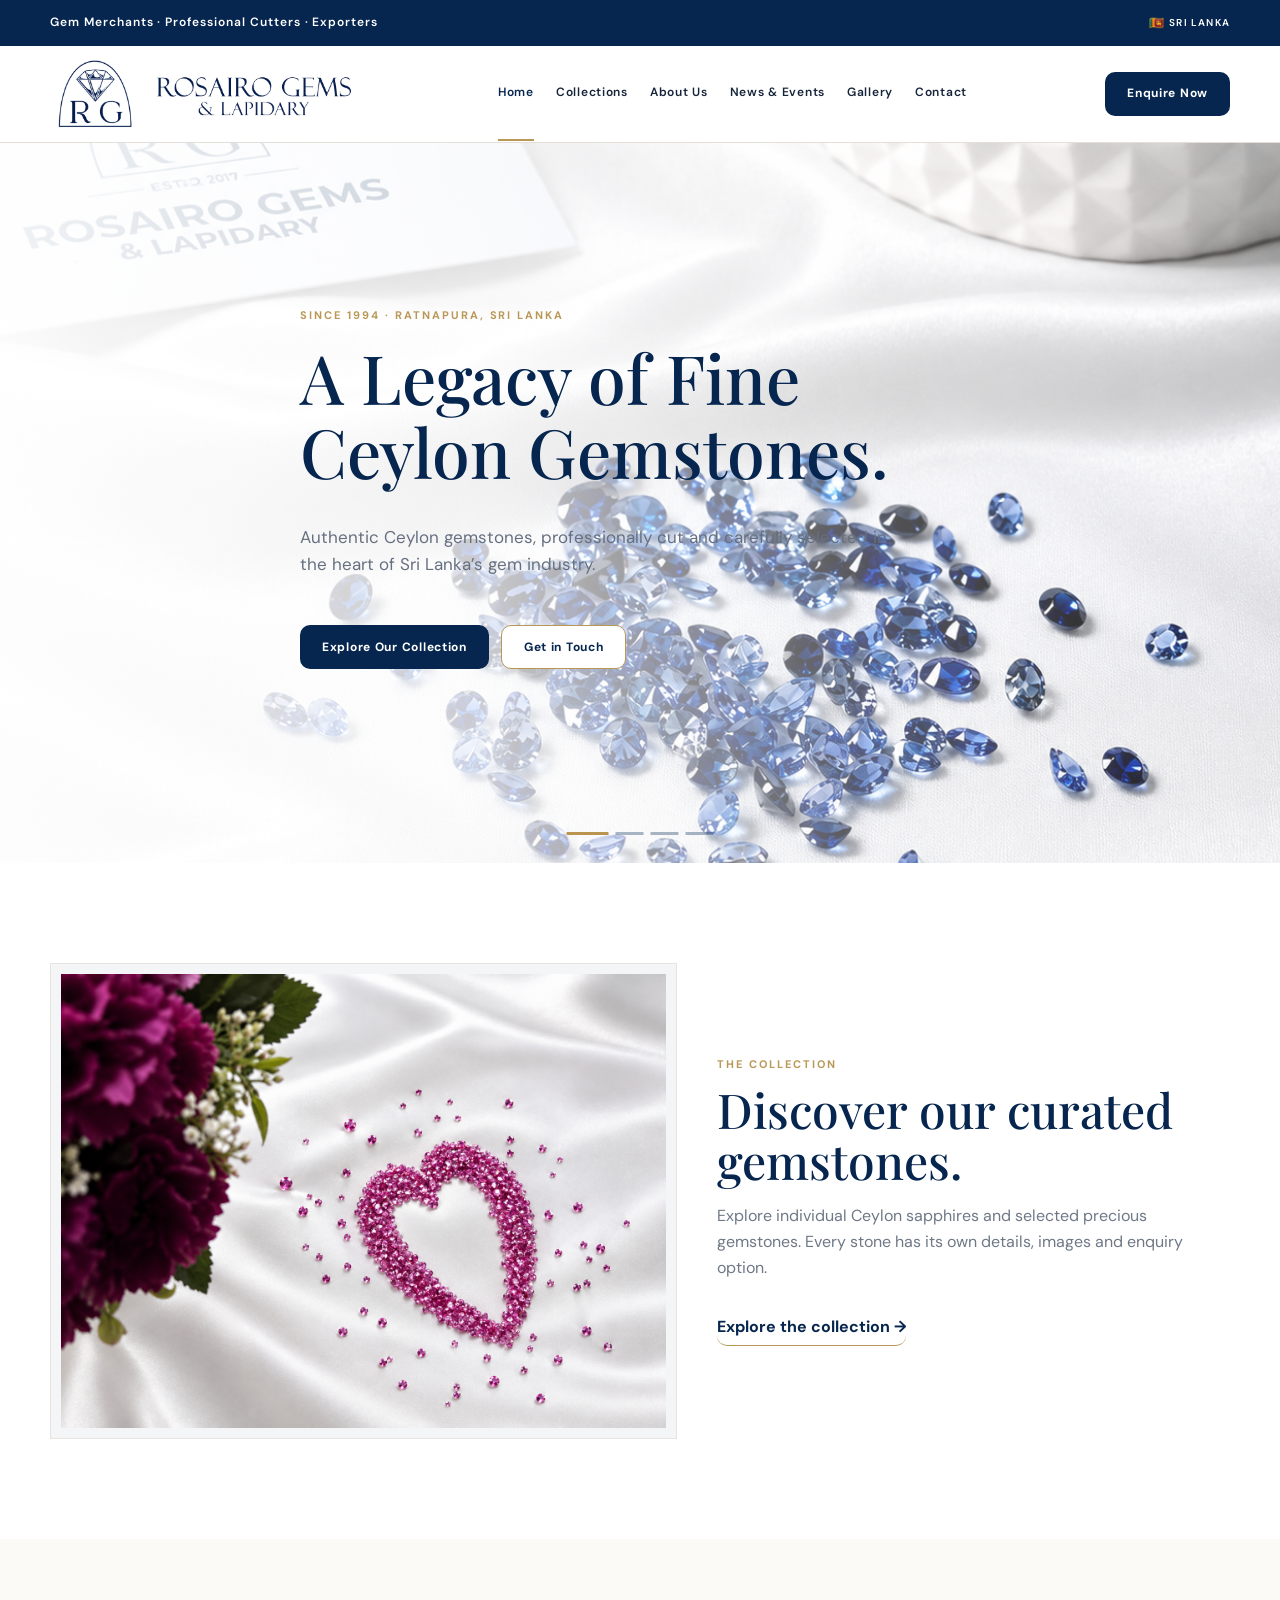
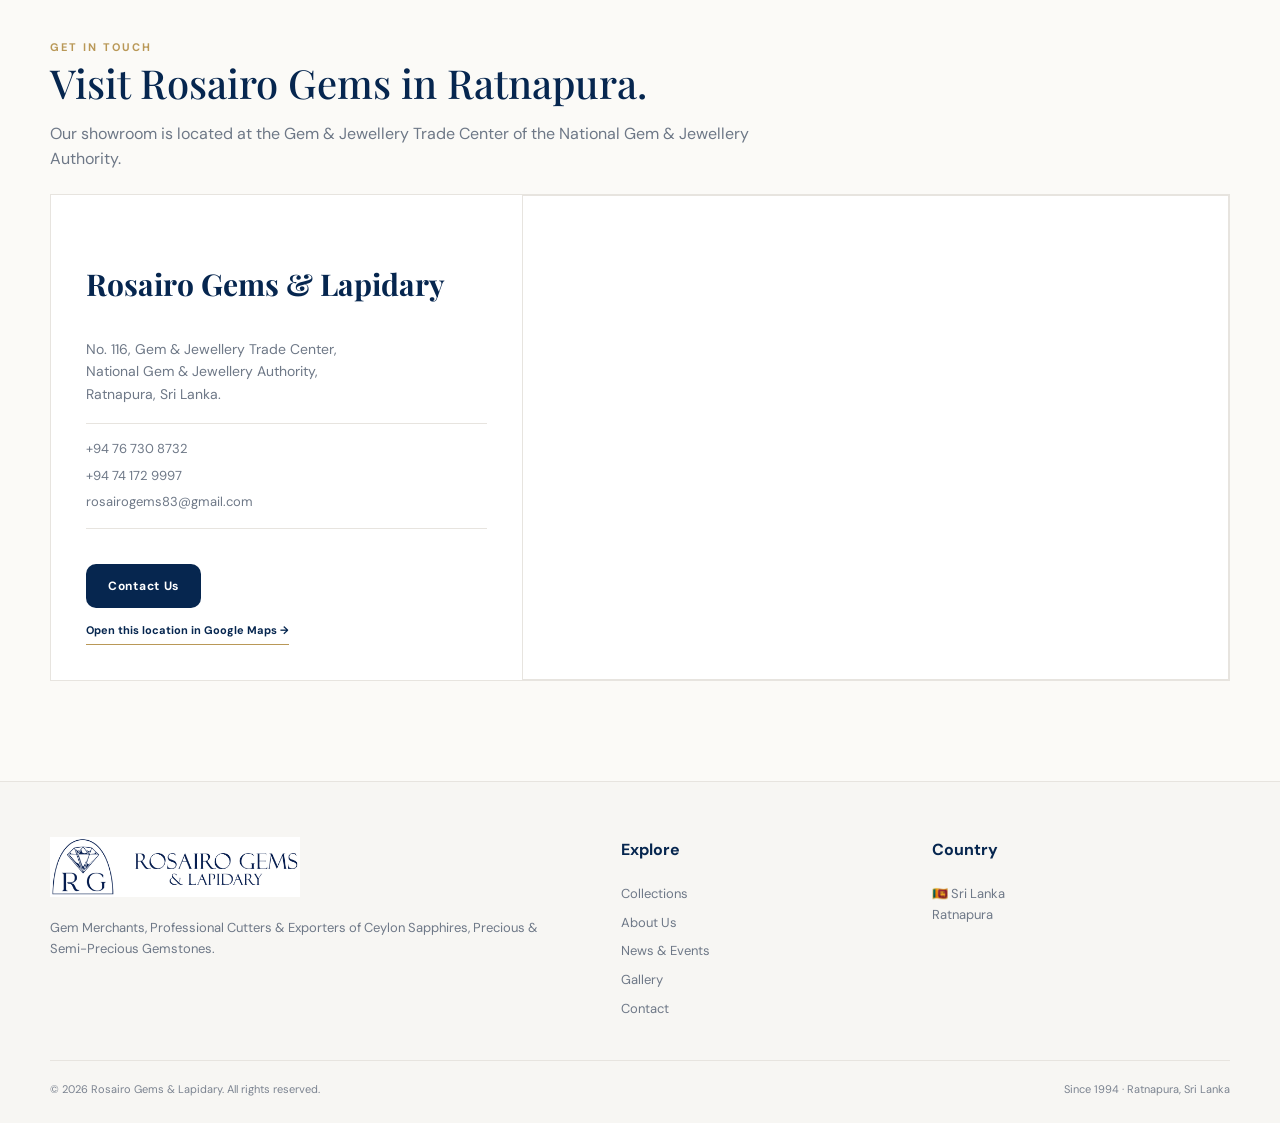
==== commit 7ce24e94: "Add files via upload" ====
--- a/index.html
+++ b/index.html
@@ -1,9 +1,9 @@
 <!doctype html><html lang="en"><head><meta charset="utf-8"><meta name="viewport" content="width=device-width,initial-scale=1"><meta name="description" content="Rosairo Gems & Lapidary — Ceylon gemstones, professional cutting and export from Ratnapura, Sri Lanka."><title>Rosairo Gems & Lapidary | Since 1994</title><link rel="stylesheet" href="css/style.css"></head><body><div class="topbar"><div class="container topbar-inner"><span>Gem Merchants · Professional Cutters · Exporters</span><span class="country top-country"><span class="tiny-flag">🇱🇰</span><span>Sri Lanka</span></span></div></div><header class="header"><div class="container nav" id="nav"><a class="brand" href="index.html"><img src="assets/logo.png" alt="Rosairo Gems & Lapidary"></a><nav class="nav-links"><a class="active" href="index.html">Home</a><a href="pages/collections.html">Collections</a><a href="pages/about.html">About Us</a><a href="pages/news.html">News & Events</a><a href="pages/gallery.html">Gallery</a><a href="pages/contact.html">Contact</a></nav><a class="blue-btn" href="https://wa.me/94767308732" target="_blank">Enquire Now</a><button class="menu-toggle" id="menuToggle">☰</button></div></header><main><section class="hero home-hero" id="home">
   <div class="hero-background" id="heroBackground" aria-hidden="true">
-    <div class="hero-bg-slide active" style="background-image:url("assets/hero-01-blue-sapphire.png")"></div>
-    <div class="hero-bg-slide" style="background-image:url("assets/hero-02-pink-gems.png")"></div>
-    <div class="hero-bg-slide" style="background-image:url("assets/hero-03-jewellery.png")"></div>
-    <div class="hero-bg-slide" style="background-image:url("assets/hero-04-lapidary.jpg")"></div>
+    <div class="hero-bg-slide active" style="background-image:url('assets/hero-01-blue-sapphire.png')"></div>
+    <div class="hero-bg-slide" style="background-image:url('assets/hero-02-pink-gems.png')"></div>
+    <div class="hero-bg-slide" style="background-image:url('assets/hero-03-jewellery.png')"></div>
+    <div class="hero-bg-slide" style="background-image:url('assets/hero-04-lapidary.jpg')"></div>
   </div>
   <div class="hero-bg-overlay"></div>
   <div class="container hero-content">
